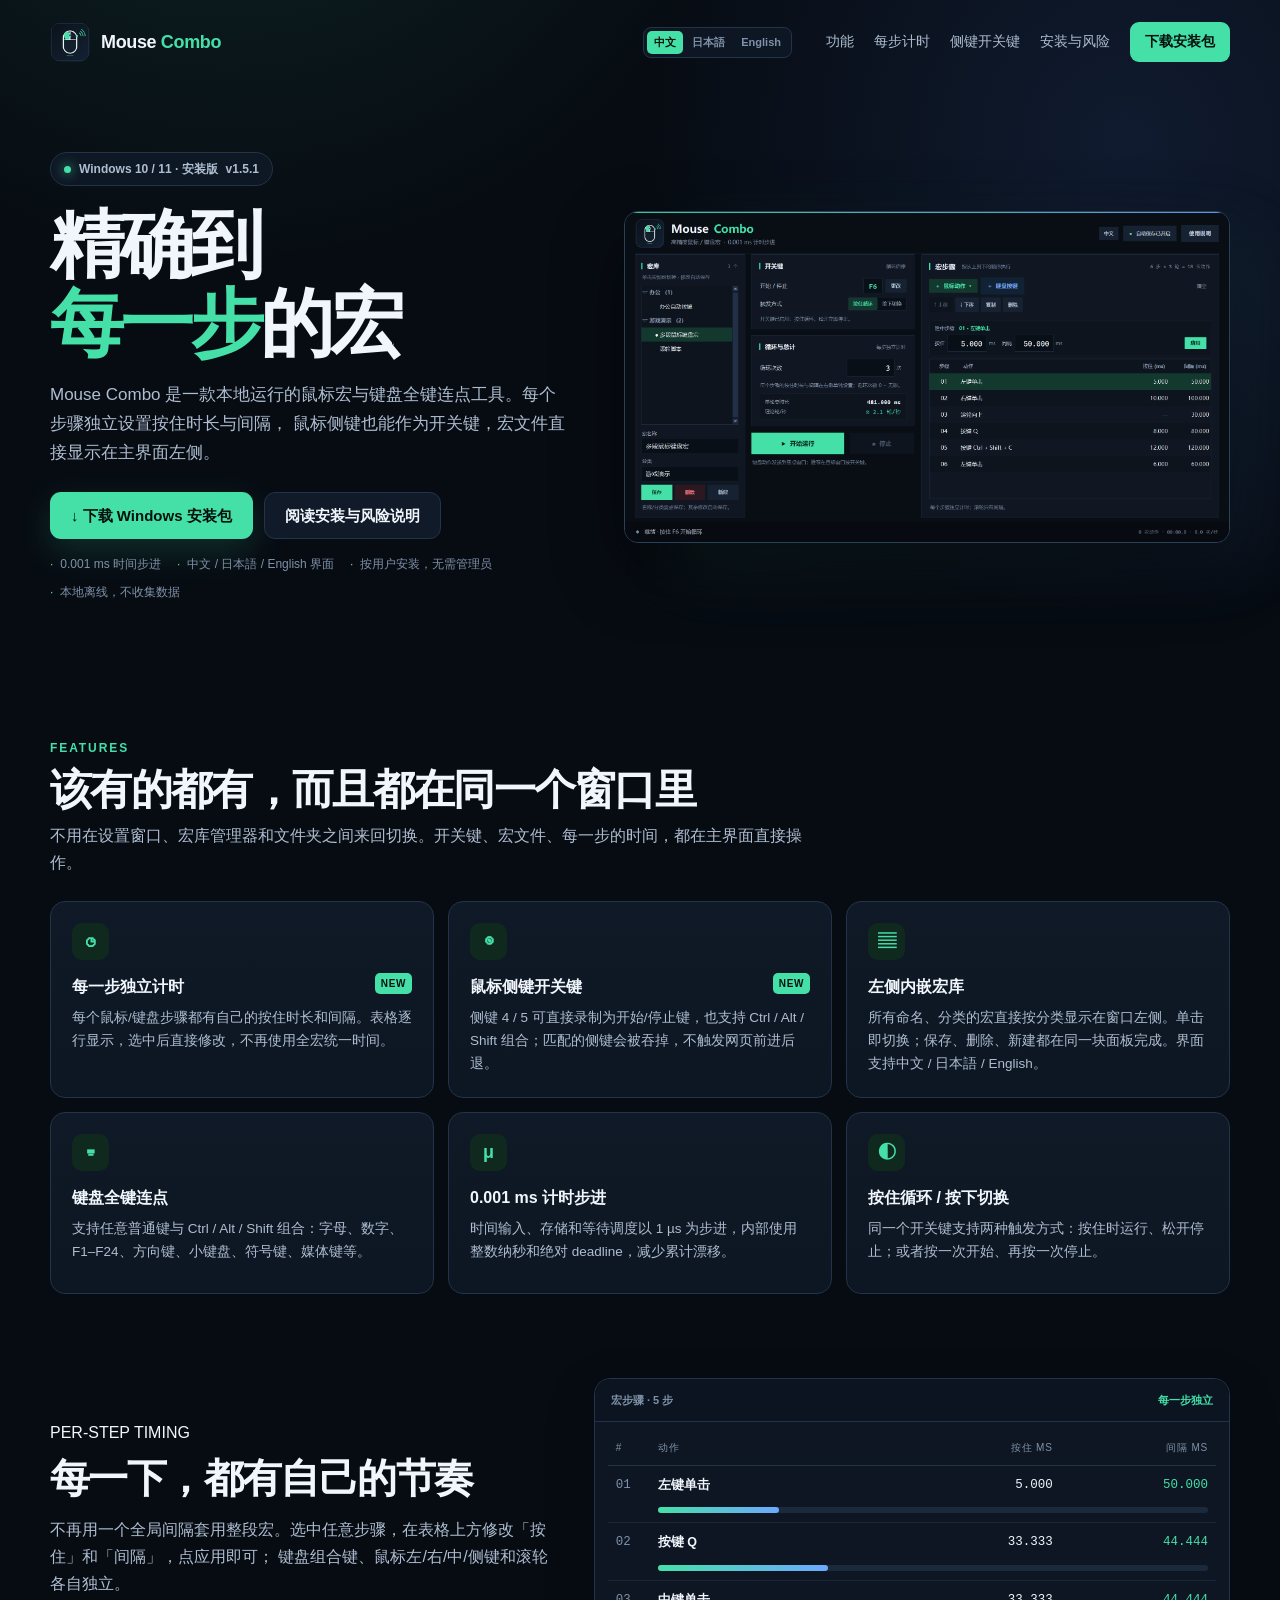
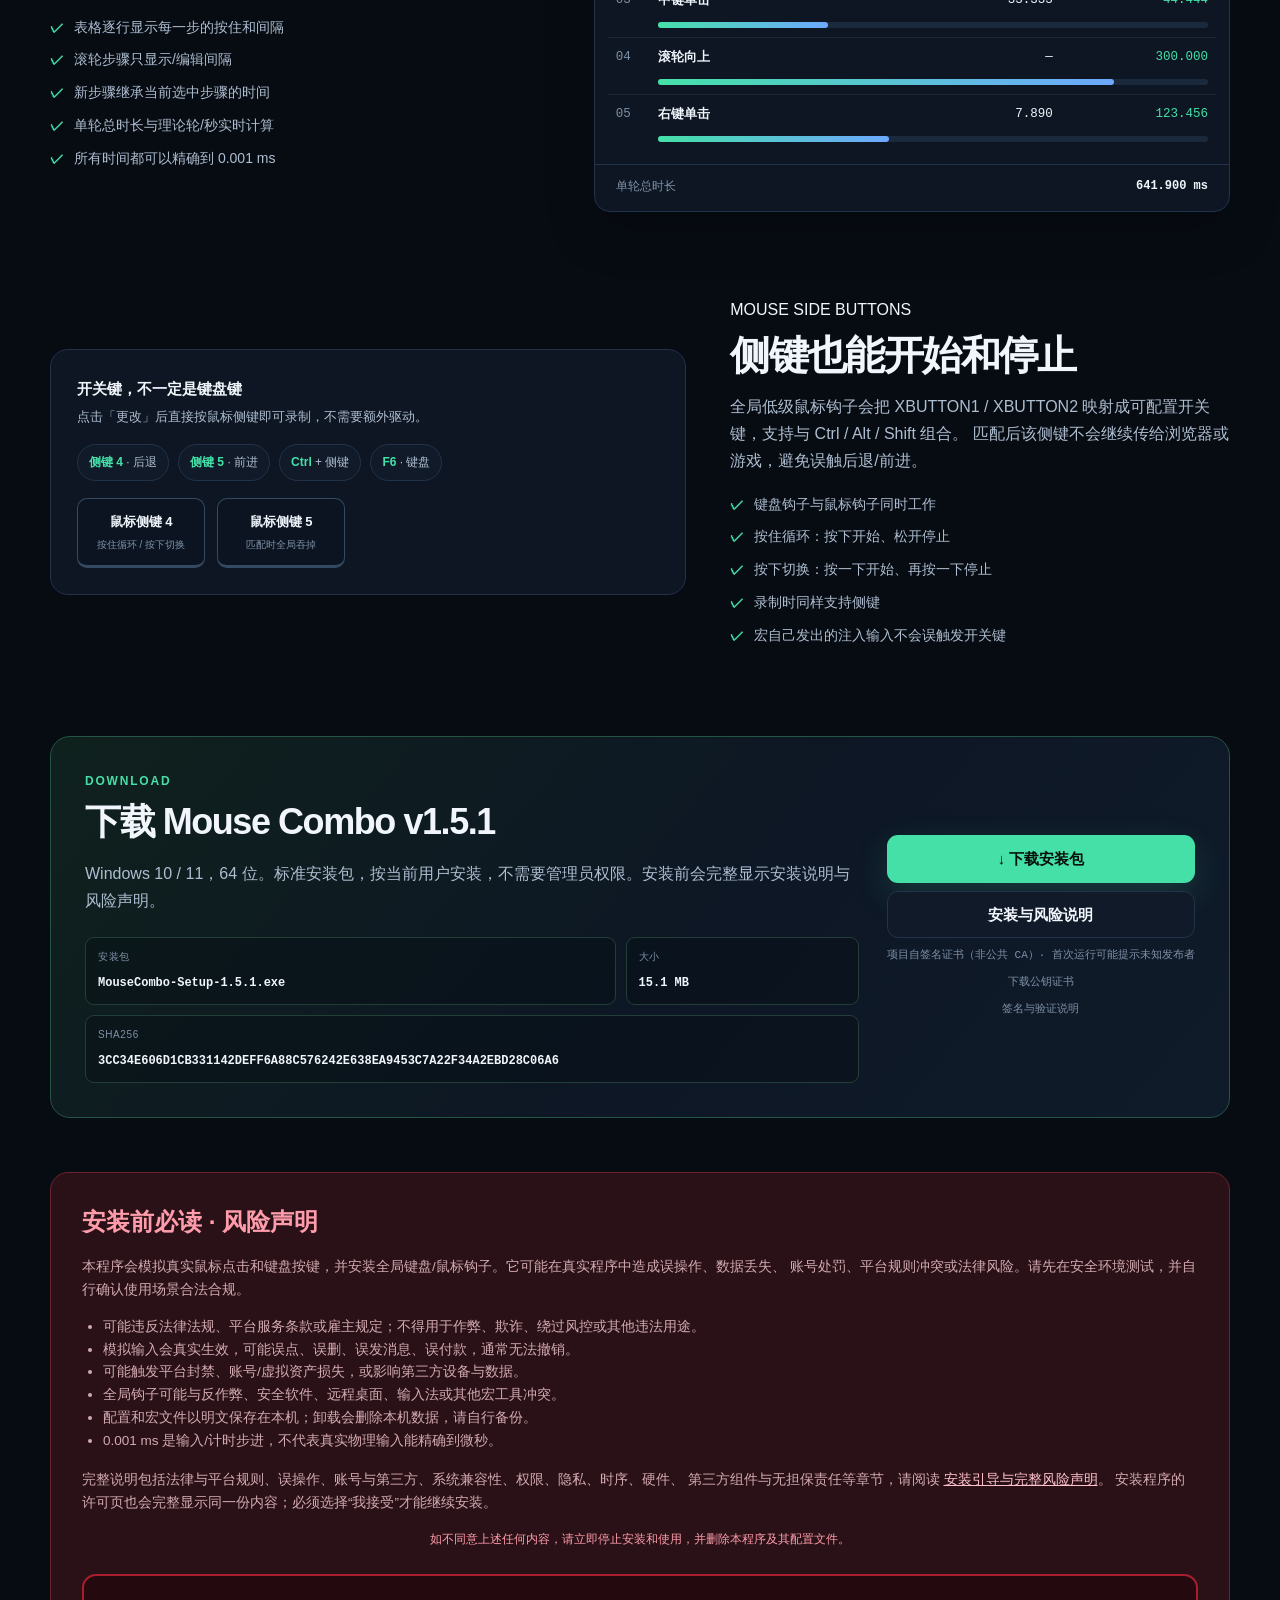
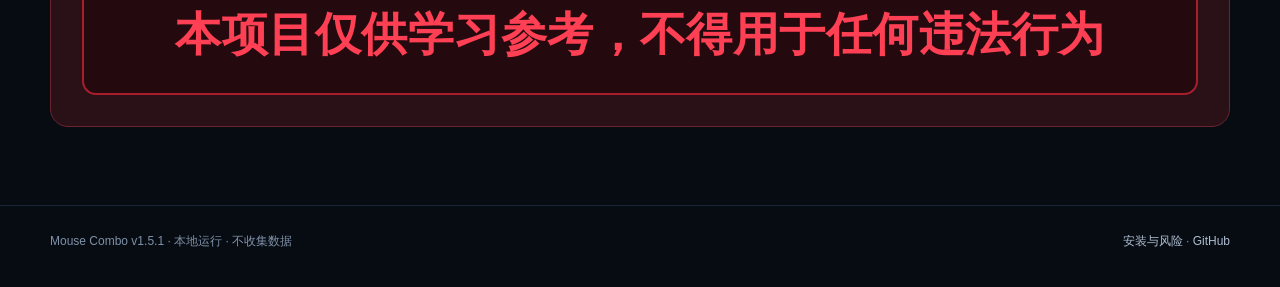
==== index.html @ b3162e4c "Publish Mouse Combo website" ====
<!doctype html>
<html lang="zh-CN">
<head>
  <meta charset="utf-8">
  <meta name="viewport" content="width=device-width, initial-scale=1">
  <meta name="theme-color" content="#070c13">
  <meta name="description" content="Mouse Combo 高精度鼠标 / 键盘宏：每一步独立计时、鼠标侧键开关键、内嵌宏库、0.001 ms 时间步进。Windows 安装包下载。">
  <title>Mouse Combo · 高精度鼠标 / 键盘宏</title>
  <link rel="icon" href="assets/mousecombo_32.png">
  <link rel="stylesheet" href="styles.css">
</head>
<body>
  <header class="site-header">
    <a class="brand" href="./">
      <img src="assets/mousecombo_64.png" alt="Mouse Combo 图标">
      <strong>Mouse <span>Combo</span></strong>
    </a>
    <div class="lang-switch" aria-label="Language / 言語">
      <button type="button" data-lang="zh" class="active">中文</button>
      <button type="button" data-lang="ja">日本語</button>
      <button type="button" data-lang="en">English</button>
    </div>
    <nav class="site-nav" aria-label="主导航">
      <a href="#features">功能</a>
      <a href="#timing">每步计时</a>
      <a href="#hotkeys">侧键开关键</a>
      <a href="guide.html">安装与风险</a>
      <a class="nav-download" href="#download">下载安装包</a>
    </nav>
  </header>

  <main>
    <section class="hero">
      <div>
        <div class="eyebrow"><i></i> Windows 10 / 11 · 安装版 <span data-release-version>v1.5.1</span></div>
        <h1>精确到<br><span>每一步</span>的宏</h1>
        <p class="hero-lead">
          Mouse Combo 是一款本地运行的鼠标宏与键盘全键连点工具。每个步骤独立设置按住时长与间隔，
          鼠标侧键也能作为开关键，宏文件直接显示在主界面左侧。
        </p>
        <div class="hero-actions">
          <a class="btn btn-primary" href="downloads/MouseCombo-Setup-1.5.1.exe" download data-download>
            ↓ 下载 Windows 安装包
          </a>
          <a class="btn btn-ghost" href="guide.html">阅读安装与风险说明</a>
        </div>
        <div class="hero-meta">
          <span>0.001 ms 时间步进</span>
          <span>中文 / 日本語 / English 界面</span>
          <span>按用户安装，无需管理员</span>
          <span>本地离线，不收集数据</span>
        </div>
      </div>
      <div class="hero-shot">
        <img src="assets/main_populated.png" alt="Mouse Combo 主界面：左侧宏库、每步独立计时和宏步骤表格">
      </div>
    </section>

    <section id="features">
      <div class="section-head">
        <div class="kicker">FEATURES</div>
        <h2>该有的都有，而且都在同一个窗口里</h2>
        <p>不用在设置窗口、宏库管理器和文件夹之间来回切换。开关键、宏文件、每一步的时间，都在主界面直接操作。</p>
      </div>
      <div class="features">
        <article class="feature">
          <div class="feature-icon">◷</div>
          <h3>每一步独立计时 <span class="new">NEW</span></h3>
          <p>每个鼠标/键盘步骤都有自己的按住时长和间隔。表格逐行显示，选中后直接修改，不再使用全宏统一时间。</p>
        </article>
        <article class="feature">
          <div class="feature-icon">◉</div>
          <h3>鼠标侧键开关键 <span class="new">NEW</span></h3>
          <p>侧键 4 / 5 可直接录制为开始/停止键，也支持 Ctrl / Alt / Shift 组合；匹配的侧键会被吞掉，不触发网页前进后退。</p>
        </article>
        <article class="feature">
          <div class="feature-icon">▤</div>
          <h3>左侧内嵌宏库</h3>
          <p>所有命名、分类的宏直接按分类显示在窗口左侧。单击即切换；保存、删除、新建都在同一块面板完成。界面支持中文 / 日本語 / English。</p>
        </article>
        <article class="feature">
          <div class="feature-icon">⌨</div>
          <h3>键盘全键连点</h3>
          <p>支持任意普通键与 Ctrl / Alt / Shift 组合：字母、数字、F1–F24、方向键、小键盘、符号键、媒体键等。</p>
        </article>
        <article class="feature">
          <div class="feature-icon">μ</div>
          <h3>0.001 ms 计时步进</h3>
          <p>时间输入、存储和等待调度以 1 µs 为步进，内部使用整数纳秒和绝对 deadline，减少累计漂移。</p>
        </article>
        <article class="feature">
          <div class="feature-icon">◐</div>
          <h3>按住循环 / 按下切换</h3>
          <p>同一个开关键支持两种触发方式：按住时运行、松开停止；或者按一次开始、再按一次停止。</p>
        </article>
      </div>
    </section>

    <section class="split" id="timing">
      <div>
        <div class="kicker">PER-STEP TIMING</div>
        <h2>每一下，都有自己的节奏</h2>
        <p>
          不再用一个全局间隔套用整段宏。选中任意步骤，在表格上方修改「按住」和「间隔」，点应用即可；
          键盘组合键、鼠标左/右/中/侧键和滚轮各自独立。
        </p>
        <ul class="checklist">
          <li>表格逐行显示每一步的按住和间隔</li>
          <li>滚轮步骤只显示/编辑间隔</li>
          <li>新步骤继承当前选中步骤的时间</li>
          <li>单轮总时长与理论轮/秒实时计算</li>
          <li>所有时间都可以精确到 0.001 ms</li>
        </ul>
      </div>
      <div class="demo-panel" aria-label="每步独立计时示意">
        <div class="demo-top"><span>宏步骤 · 5 步</span><strong>每一步独立</strong></div>
        <div class="step-table">
          <div class="step-row head"><span>#</span><span>动作</span><span style="text-align:right">按住 ms</span><span style="text-align:right">间隔 ms</span></div>
          <div class="step-row"><span class="num">01</span><span class="action">左键单击</span><span class="time">5.000</span><span class="time hot">50.000</span><div class="lane" style="grid-column:2 / 5"><i style="width:22%"></i></div></div>
          <div class="step-row"><span class="num">02</span><span class="action">按键 Q</span><span class="time">33.333</span><span class="time hot">44.444</span><div class="lane" style="grid-column:2 / 5"><i style="width:31%"></i></div></div>
          <div class="step-row"><span class="num">03</span><span class="action">中键单击</span><span class="time">33.333</span><span class="time hot">44.444</span><div class="lane" style="grid-column:2 / 5"><i style="width:31%"></i></div></div>
          <div class="step-row"><span class="num">04</span><span class="action">滚轮向上</span><span class="time">—</span><span class="time hot">300.000</span><div class="lane" style="grid-column:2 / 5"><i style="width:83%"></i></div></div>
          <div class="step-row"><span class="num">05</span><span class="action">右键单击</span><span class="time">7.890</span><span class="time hot">123.456</span><div class="lane" style="grid-column:2 / 5"><i style="width:42%"></i></div></div>
        </div>
        <div class="demo-total"><span>单轮总时长</span><strong>641.900 ms</strong></div>
      </div>
    </section>

    <section class="split" id="hotkeys" style="grid-template-columns:1.12fr .88fr">
      <div class="mouse-visual">
        <h3>开关键，不一定是键盘键</h3>
        <p>点击「更改」后直接按鼠标侧键即可录制，不需要额外驱动。</p>
        <div class="hook-row">
          <span class="pill"><strong>侧键 4</strong> · 后退</span>
          <span class="pill"><strong>侧键 5</strong> · 前进</span>
          <span class="pill"><strong>Ctrl</strong> + 侧键</span>
          <span class="pill"><strong>F6</strong> · 键盘</span>
        </div>
        <div class="side-keys">
          <div class="keycap">鼠标侧键 4<small>按住循环 / 按下切换</small></div>
          <div class="keycap">鼠标侧键 5<small>匹配时全局吞掉</small></div>
        </div>
      </div>
      <div>
        <div class="kicker">MOUSE SIDE BUTTONS</div>
        <h2>侧键也能开始和停止</h2>
        <p>
          全局低级鼠标钩子会把 XBUTTON1 / XBUTTON2 映射成可配置开关键，支持与 Ctrl / Alt / Shift 组合。
          匹配后该侧键不会继续传给浏览器或游戏，避免误触后退/前进。
        </p>
        <ul class="checklist">
          <li>键盘钩子与鼠标钩子同时工作</li>
          <li>按住循环：按下开始、松开停止</li>
          <li>按下切换：按一下开始、再按一下停止</li>
          <li>录制时同样支持侧键</li>
          <li>宏自己发出的注入输入不会误触发开关键</li>
        </ul>
      </div>
    </section>

    <section class="download" id="download">
      <div>
        <div class="kicker" style="color:var(--accent);font-size:12px;letter-spacing:.15em;font-weight:800">DOWNLOAD</div>
        <h2>下载 Mouse Combo <span data-release-version>v1.5.1</span></h2>
        <p>Windows 10 / 11，64 位。标准安装包，按当前用户安装，不需要管理员权限。安装前会完整显示安装说明与风险声明。</p>
        <div class="release-grid">
          <div><span>安装包</span><strong>MouseCombo-Setup-1.5.1.exe</strong></div>
          <div><span>大小</span><strong data-release-size>15.1 MB</strong></div>
          <div><span>SHA256</span><strong data-release-hash>3CC34E606D1CB331142DEFF6A88C576242E638EA9453C7A22F34A2EBD28C06A6</strong></div>
        </div>
      </div>
      <div class="download-actions">
        <a class="btn btn-primary" href="downloads/MouseCombo-Setup-1.5.1.exe" download data-download>↓ 下载安装包</a>
        <a class="btn btn-ghost" href="guide.html">安装与风险说明</a>
        <span class="download-meta">项目自签名证书（非公共 CA）· 首次运行可能提示未知发布者</span>
        <a class="download-meta" href="downloads/MouseCombo-CodeSigning.cer">下载公钥证书</a>
        <a class="download-meta" href="guide.html#signing">签名与验证说明</a>
      </div>
    </section>

    <section class="risk" id="risk">
      <h2>安装前必读 · 风险声明</h2>
      <p>
        本程序会模拟真实鼠标点击和键盘按键，并安装全局键盘/鼠标钩子。它可能在真实程序中造成误操作、数据丢失、
        账号处罚、平台规则冲突或法律风险。请先在安全环境测试，并自行确认使用场景合法合规。
      </p>
      <ul>
        <li>可能违反法律法规、平台服务条款或雇主规定；不得用于作弊、欺诈、绕过风控或其他违法用途。</li>
        <li>模拟输入会真实生效，可能误点、误删、误发消息、误付款，通常无法撤销。</li>
        <li>可能触发平台封禁、账号/虚拟资产损失，或影响第三方设备与数据。</li>
        <li>全局钩子可能与反作弊、安全软件、远程桌面、输入法或其他宏工具冲突。</li>
        <li>配置和宏文件以明文保存在本机；卸载会删除本机数据，请自行备份。</li>
        <li>0.001 ms 是输入/计时步进，不代表真实物理输入能精确到微秒。</li>
      </ul>
      <p>
        完整说明包括法律与平台规则、误操作、账号与第三方、系统兼容性、权限、隐私、时序、硬件、
        第三方组件与无担保责任等章节，请阅读
        <a href="guide.html">安装引导与完整风险声明</a>。
        安装程序的许可页也会完整显示同一份内容；必须选择“我接受”才能继续安装。
      </p>
      <p class="final-caption">如不同意上述任何内容，请立即停止安装和使用，并删除本程序及其配置文件。</p>
      <div class="final-warning">本项目仅供学习参考，不得用于任何违法行为</div>
    </section>
  </main>

  <footer class="site-footer">
    <div class="inner">
      <span>Mouse Combo v1.5.1 · 本地运行 · 不收集数据</span>
      <span><a href="guide.html">安装与风险</a> · <a href="https://github.com/hutao48/mouse-combo" target="_blank" rel="noopener">GitHub</a></span>
    </div>
  </footer>

  <script src="script.js"></script>
  <script src="site-i18n.js"></script>
</body>
</html>
---- styles.css ----
:root {
  color-scheme: dark;
  --bg: #070c13;
  --bg-soft: #0b1320;
  --card: #101a28;
  --card-2: #0d1622;
  --text: #f1f6fc;
  --muted: #aebdd0;
  --faint: #7f91a8;
  --accent: #45e0a8;
  --accent-2: #6da8ff;
  --border: #22334a;
  --border-soft: #182638;
  --red: #ff4054;
  --red-soft: #2a1117;
}

* { box-sizing: border-box; }
html { scroll-behavior: smooth; }
body {
  margin: 0;
  background:
    radial-gradient(circle at 18% -8%, rgba(69, 224, 168, 0.12), transparent 34rem),
    radial-gradient(circle at 88% 4%, rgba(82, 135, 255, 0.12), transparent 30rem),
    var(--bg);
  color: var(--text);
  font-family: "Microsoft YaHei UI", "Microsoft YaHei", "Segoe UI", sans-serif;
  line-height: 1.7;
  -webkit-font-smoothing: antialiased;
}
a { color: var(--accent); text-decoration: none; }
a:hover { color: #8df7d2; }
img { max-width: 100%; display: block; }
code, .mono { font-family: Consolas, "Cascadia Code", monospace; }

.site-header {
  width: min(1180px, calc(100% - 40px));
  margin: 0 auto;
  padding: 22px 0;
  display: flex;
  align-items: center;
  gap: 18px;
}
.brand { display: flex; align-items: center; gap: 11px; color: var(--text); }
.brand img { width: 40px; height: 40px; border-radius: 12px; }
.brand strong { font-size: 18px; letter-spacing: -0.02em; }
.brand span { color: var(--accent); }
.lang-switch {
  margin-left: auto;
  display: flex;
  align-items: center;
  gap: 2px;
  padding: 3px;
  border: 1px solid var(--border);
  border-radius: 8px;
  background: rgba(16, 26, 40, 0.72);
}
.lang-switch button {
  color: var(--faint);
  background: transparent;
  border: 0;
  cursor: pointer;
  font-family: inherit;
  font-size: 11px;
  font-weight: 800;
  padding: 4px 7px;
  border-radius: 5px;
  white-space: nowrap;
}
.lang-switch button:hover { color: var(--text); }
.lang-switch button.active { color: #06110d; background: var(--accent); }
.site-nav { margin-left: 16px; display: flex; gap: 20px; align-items: center; }
.site-nav a { color: var(--muted); font-size: 14px; }
.site-nav a:hover { color: var(--text); }
.site-nav .nav-download {
  color: #06110d;
  background: var(--accent);
  padding: 8px 15px;
  border-radius: 9px;
  font-weight: 800;
}
.site-nav .nav-download:hover { color: #06110d; background: #6cf0bd; }

main { width: min(1180px, calc(100% - 40px)); margin: 0 auto; }
.hero {
  display: grid;
  grid-template-columns: 0.92fr 1.08fr;
  gap: 58px;
  align-items: center;
  padding: 68px 0 58px;
}
.eyebrow {
  display: inline-flex;
  align-items: center;
  gap: 8px;
  border: 1px solid var(--border);
  background: rgba(16, 26, 40, 0.78);
  border-radius: 999px;
  color: var(--muted);
  padding: 6px 13px;
  font-size: 12px;
  font-weight: 700;
}
.eyebrow i {
  width: 7px;
  height: 7px;
  border-radius: 50%;
  background: var(--accent);
  box-shadow: 0 0 12px var(--accent);
}
h1 {
  margin: 20px 0 18px;
  font-size: clamp(42px, 6vw, 74px);
  line-height: 1.06;
  letter-spacing: -0.055em;
  font-weight: 900;
}
h1 span { color: var(--accent); }
.hero-lead { color: var(--muted); font-size: 17px; max-width: 34em; margin: 0 0 24px; }
.hero-actions { display: flex; flex-wrap: wrap; gap: 11px; align-items: center; }
.btn {
  display: inline-flex;
  align-items: center;
  justify-content: center;
  gap: 9px;
  min-height: 46px;
  padding: 10px 20px;
  border-radius: 11px;
  font-weight: 800;
  font-size: 15px;
  border: 1px solid transparent;
  transition: 0.16s ease;
}
.btn-primary { background: var(--accent); color: #06110d; box-shadow: 0 12px 34px rgba(69, 224, 168, 0.16); }
.btn-primary:hover { background: #6cf0bd; color: #06110d; transform: translateY(-1px); }
.btn-ghost { background: var(--card); color: var(--text); border-color: var(--border); }
.btn-ghost:hover { border-color: #3b5878; color: var(--text); }
.hero-meta { margin-top: 15px; color: var(--faint); font-size: 12px; display: flex; flex-wrap: wrap; gap: 7px 16px; }
.hero-meta span::before { content: "·"; color: var(--accent); margin-right: 7px; }

.hero-shot { position: relative; }
.hero-shot::before {
  content: "";
  position: absolute;
  inset: 8% -5% -8% 8%;
  background: linear-gradient(130deg, rgba(69, 224, 168, 0.12), rgba(82, 135, 255, 0.08));
  filter: blur(30px);
  border-radius: 30px;
}
.hero-shot img {
  position: relative;
  border: 1px solid #2b4057;
  border-radius: 14px;
  box-shadow: 0 26px 70px rgba(0, 0, 0, 0.48);
}

.section-head { margin: 78px 0 24px; }
.section-head .kicker { color: var(--accent); font-size: 12px; letter-spacing: 0.16em; font-weight: 800; }
.section-head h2 { margin: 6px 0 8px; font-size: clamp(28px, 4vw, 42px); letter-spacing: -0.04em; line-height: 1.18; }
.section-head p { margin: 0; color: var(--muted); max-width: 48em; }
.features { display: grid; grid-template-columns: repeat(3, 1fr); gap: 14px; }
.feature {
  background: linear-gradient(180deg, rgba(16, 26, 40, 0.96), rgba(13, 23, 35, 0.96));
  border: 1px solid var(--border);
  border-radius: 15px;
  padding: 21px;
  min-height: 182px;
}
.feature-icon {
  width: 37px; height: 37px;
  display: grid; place-items: center;
  border-radius: 10px;
  background: #10291f;
  color: var(--accent);
  font-size: 18px;
  font-weight: 900;
  margin-bottom: 13px;
}
.feature h3 { margin: 0 0 7px; font-size: 16px; }
.feature p { margin: 0; color: var(--muted); font-size: 13.5px; line-height: 1.7; }
.feature .new {
  float: right;
  font-size: 10px;
  color: #07130f;
  background: var(--accent);
  border-radius: 5px;
  padding: 2px 6px;
  font-weight: 900;
  letter-spacing: 0.06em;
}

.split {
  display: grid;
  grid-template-columns: 0.88fr 1.12fr;
  gap: 44px;
  align-items: center;
  margin: 84px 0;
}
.split h2 { margin: 8px 0 14px; font-size: clamp(28px, 3.5vw, 40px); letter-spacing: -0.04em; line-height: 1.2; }
.split p { color: var(--muted); margin: 0 0 15px; }
.checklist { list-style: none; padding: 0; margin: 18px 0 0; display: grid; gap: 9px; }
.checklist li { color: var(--muted); font-size: 14px; padding-left: 24px; position: relative; }
.checklist li::before { content: "✓"; position: absolute; left: 0; color: var(--accent); font-weight: 900; }

.demo-panel {
  background: var(--card-2);
  border: 1px solid var(--border);
  border-radius: 16px;
  overflow: hidden;
  box-shadow: 0 18px 50px rgba(0, 0, 0, 0.22);
}
.demo-top {
  display: flex; justify-content: space-between; align-items: center;
  padding: 12px 16px;
  background: #0b1420;
  border-bottom: 1px solid var(--border);
  color: var(--faint);
  font-size: 11px;
  font-weight: 700;
}
.demo-top strong { color: var(--accent); }
.step-table { padding: 8px 13px 13px; }
.step-row {
  display: grid;
  grid-template-columns: 34px 1.3fr 0.8fr 0.8fr;
  gap: 8px;
  align-items: center;
  padding: 9px 8px;
  border-bottom: 1px solid var(--border-soft);
  font-size: 12.5px;
}
.step-row:last-child { border-bottom: 0; }
.step-row.head { color: var(--faint); font-size: 10px; text-transform: uppercase; letter-spacing: 0.08em; border-bottom: 1px solid var(--border); }
.step-row .num { color: var(--faint); font-family: Consolas, monospace; }
.step-row .time { color: var(--text); font-family: Consolas, monospace; text-align: right; }
.step-row .time.hot { color: var(--accent); }
.step-row .action { color: var(--text); font-weight: 700; }
.step-row .lane { height: 6px; border-radius: 99px; background: #1a2a3c; grid-column: 3 / 5; margin-top: 3px; }
.step-row .lane i { display: block; height: 6px; border-radius: 99px; background: linear-gradient(90deg, var(--accent), var(--accent-2)); }
.demo-total { padding: 11px 21px 14px; color: var(--faint); font-size: 12px; display: flex; justify-content: space-between; border-top: 1px solid var(--border); }
.demo-total strong { color: var(--text); font-family: Consolas, monospace; }

.side-keys { display: flex; flex-wrap: wrap; gap: 12px; margin-top: 17px; }
.keycap {
  background: #0b1420;
  border: 1px solid #344a63;
  border-bottom-width: 3px;
  border-radius: 10px;
  padding: 12px 16px;
  color: var(--text);
  font-weight: 800;
  font-size: 13px;
  min-width: 128px;
  text-align: center;
}
.keycap small { display: block; color: var(--faint); font-weight: 500; font-size: 10px; margin-top: 3px; }
.mouse-visual {
  background: var(--card-2);
  border: 1px solid var(--border);
  border-radius: 18px;
  padding: 26px;
}
.mouse-visual h3 { margin: 0 0 6px; font-size: 15px; }
.mouse-visual p { font-size: 12.5px; margin: 0 0 16px; }
.hook-row { display: flex; gap: 9px; flex-wrap: wrap; }
.pill { border: 1px solid var(--border); background: var(--card); border-radius: 999px; padding: 7px 11px; color: var(--muted); font-size: 12px; }
.pill strong { color: var(--accent); }

.download {
  margin: 88px 0 54px;
  background: linear-gradient(130deg, #0f211d, #0d1725 55%, #101b2a);
  border: 1px solid #245443;
  border-radius: 20px;
  padding: 34px;
  display: grid;
  grid-template-columns: 1fr auto;
  gap: 28px;
  align-items: center;
}
.download h2 { margin: 0 0 8px; font-size: clamp(26px, 3.5vw, 36px); letter-spacing: -0.04em; }
.download p { margin: 0; color: var(--muted); max-width: 54em; }
.download-actions { display: flex; flex-direction: column; gap: 8px; align-items: stretch; min-width: 215px; }
.download-meta { font-size: 11px; color: var(--faint); text-align: center; font-family: Consolas, monospace; }
.release-grid {
  display: grid;
  grid-template-columns: 1.25fr 0.55fr;
  gap: 10px;
  margin-top: 22px;
}
.release-grid div { background: rgba(4, 10, 16, 0.35); border: 1px solid #233e36; border-radius: 9px; padding: 10px 12px; }
.release-grid div:nth-child(3) { grid-column: 1 / -1; }
.release-grid span { display: block; color: var(--faint); font-size: 10px; letter-spacing: 0.06em; margin-bottom: 2px; }
.release-grid strong { color: var(--text); font-size: 12px; font-family: Consolas, monospace; font-weight: 600; overflow-wrap: anywhere; }

.risk {
  margin: 54px 0 78px;
  background: var(--red-soft);
  border: 1px solid #6b2430;
  border-radius: 18px;
  padding: 29px 31px 31px;
}
.risk h2 { margin: 0 0 10px; color: #ff9cab; font-size: 24px; }
.risk p, .risk li { color: #d3aab1; font-size: 13.5px; }
.risk ul { margin: 12px 0 16px; padding-left: 21px; }
.risk a { color: #ffc2cb; text-decoration: underline; }
.final-warning {
  margin-top: 25px;
  padding: 28px 18px;
  border: 2px solid #a91e2d;
  border-radius: 14px;
  background: #240a0f;
  color: var(--red);
  font-size: clamp(26px, 4.8vw, 46px);
  font-weight: 900;
  line-height: 1.32;
  text-align: center;
  letter-spacing: 0.01em;
}
.final-caption { color: #ff9cab !important; font-size: 12px !important; text-align: center; margin: 12px 0 0 !important; }

.site-footer {
  border-top: 1px solid var(--border-soft);
  padding: 25px 0 36px;
  color: var(--faint);
  font-size: 12px;
}
.site-footer .inner { width: min(1180px, calc(100% - 40px)); margin: 0 auto; display: flex; gap: 14px; flex-wrap: wrap; justify-content: space-between; }
.site-footer a { color: var(--muted); }
.site-footer a:hover { color: var(--accent); }

@media (max-width: 1000px) {
  .hero { grid-template-columns: 1fr; gap: 36px; padding-top: 42px; }
  .hero-shot { max-width: 760px; }
  .features { grid-template-columns: repeat(2, 1fr); }
  .split { grid-template-columns: 1fr; gap: 26px; margin: 62px 0; }
  .download { grid-template-columns: 1fr; }
  .download-actions { align-items: flex-start; }
}
@media (max-width: 640px) {
  .site-header { width: calc(100% - 28px); padding: 15px 0; flex-wrap: wrap; }
  .site-nav > a:not(.nav-download) { display: none; }
  .site-nav { gap: 10px; margin-left: auto; }
  .lang-switch { margin-left: auto; }
  .lang-switch button { font-size: 10px; padding: 4px 5px; }
  main { width: calc(100% - 28px); }
  h1 { font-size: 42px; }
  .hero-lead { font-size: 15px; }
  .features { grid-template-columns: 1fr; }
  .split h2, .section-head h2 { font-size: 28px; }
  .release-grid { grid-template-columns: 1fr; }
  .download { padding: 24px; }
  .risk { padding: 22px; }
  .btn { width: 100%; }
  .hero-actions { display: grid; }
  .final-warning { font-size: 28px; padding: 22px 12px; }
}
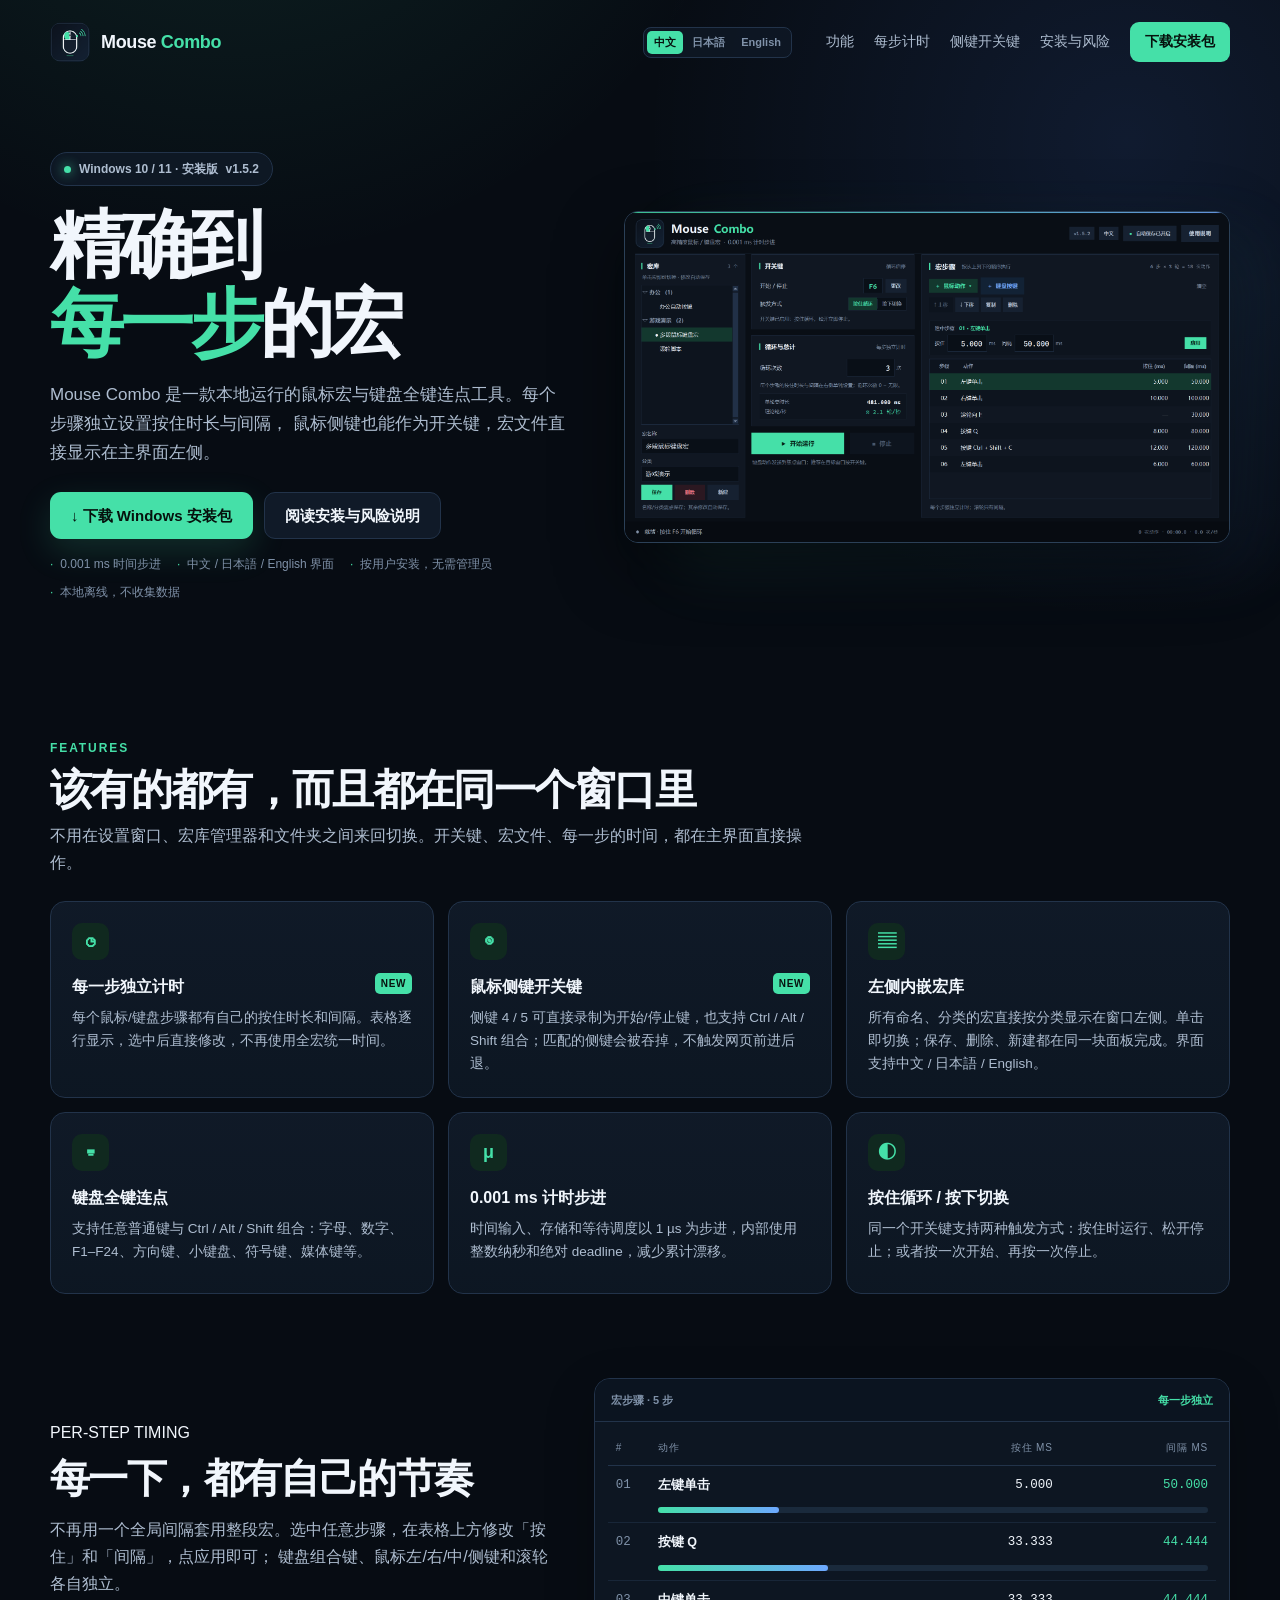
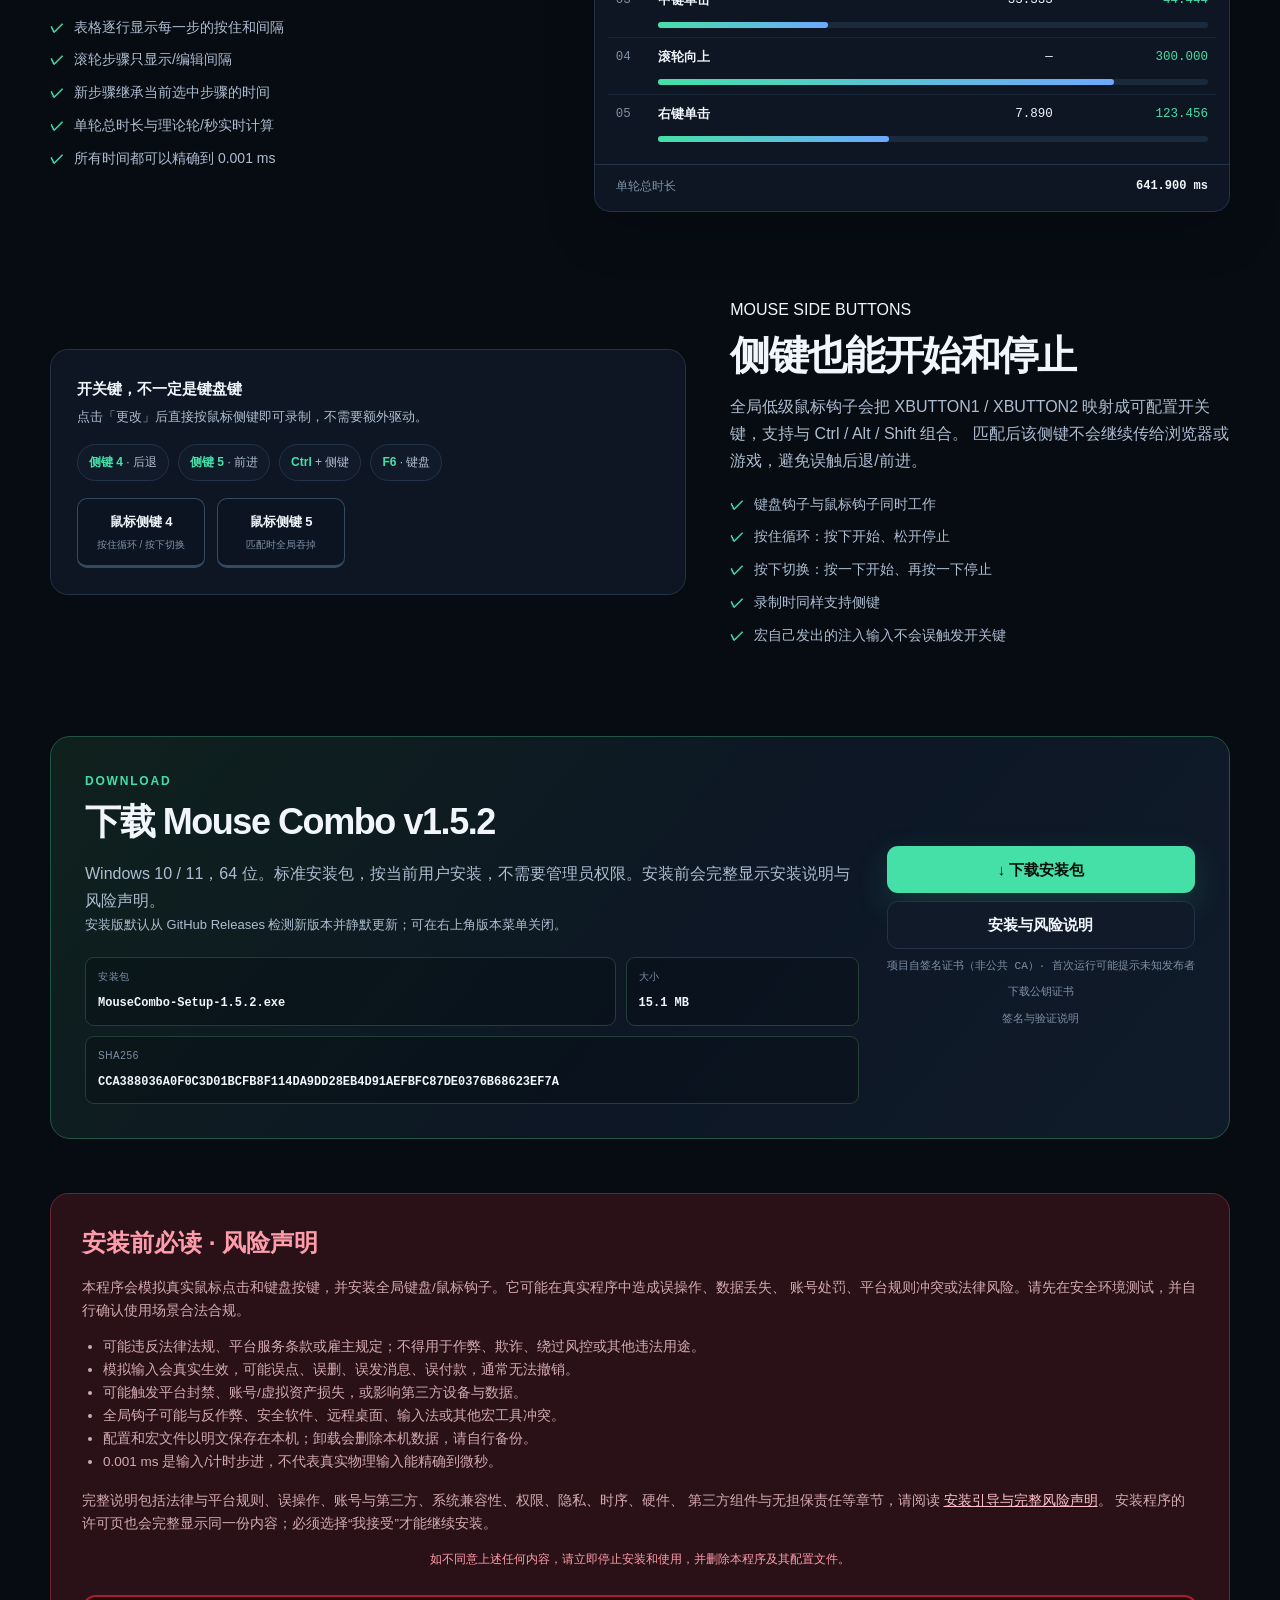
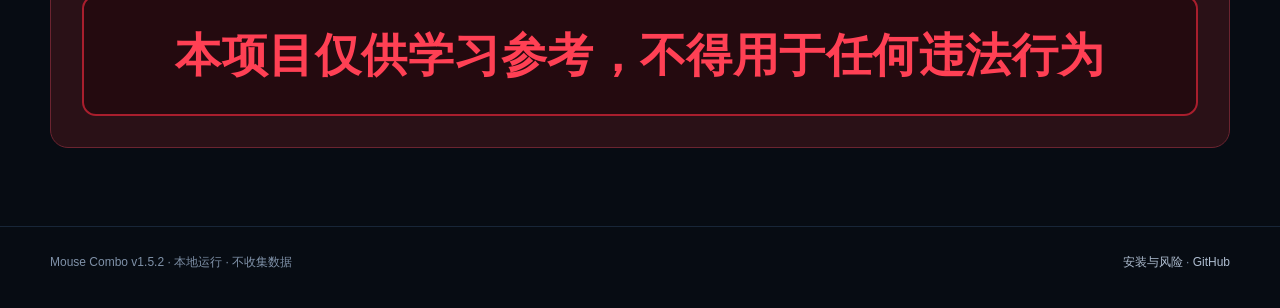
==== commit f297cf58: "Publish Mouse Combo website" ====
--- a/index.html
+++ b/index.html
@@ -32,14 +32,14 @@
   <main>
     <section class="hero">
       <div>
-        <div class="eyebrow"><i></i> Windows 10 / 11 · 安装版 <span data-release-version>v1.5.1</span></div>
+        <div class="eyebrow"><i></i> Windows 10 / 11 · 安装版 <span data-release-version>v1.5.2</span></div>
         <h1>精确到<br><span>每一步</span>的宏</h1>
         <p class="hero-lead">
           Mouse Combo 是一款本地运行的鼠标宏与键盘全键连点工具。每个步骤独立设置按住时长与间隔，
           鼠标侧键也能作为开关键，宏文件直接显示在主界面左侧。
         </p>
         <div class="hero-actions">
-          <a class="btn btn-primary" href="downloads/MouseCombo-Setup-1.5.1.exe" download data-download>
+          <a class="btn btn-primary" href="downloads/MouseCombo-Setup-1.5.2.exe" download data-download>
             ↓ 下载 Windows 安装包
           </a>
           <a class="btn btn-ghost" href="guide.html">阅读安装与风险说明</a>
@@ -161,16 +161,17 @@
     <section class="download" id="download">
       <div>
         <div class="kicker" style="color:var(--accent);font-size:12px;letter-spacing:.15em;font-weight:800">DOWNLOAD</div>
-        <h2>下载 Mouse Combo <span data-release-version>v1.5.1</span></h2>
+        <h2>下载 Mouse Combo <span data-release-version>v1.5.2</span></h2>
         <p>Windows 10 / 11，64 位。标准安装包，按当前用户安装，不需要管理员权限。安装前会完整显示安装说明与风险声明。</p>
+        <p class="update-note">安装版默认从 GitHub Releases 检测新版本并静默更新；可在右上角版本菜单关闭。</p>
         <div class="release-grid">
-          <div><span>安装包</span><strong>MouseCombo-Setup-1.5.1.exe</strong></div>
+          <div><span>安装包</span><strong>MouseCombo-Setup-1.5.2.exe</strong></div>
           <div><span>大小</span><strong data-release-size>15.1 MB</strong></div>
-          <div><span>SHA256</span><strong data-release-hash>3CC34E606D1CB331142DEFF6A88C576242E638EA9453C7A22F34A2EBD28C06A6</strong></div>
+          <div><span>SHA256</span><strong data-release-hash>CCA388036A0F0C3D01BCFB8F114DA9DD28EB4D91AEFBFC87DE0376B68623EF7A</strong></div>
         </div>
       </div>
       <div class="download-actions">
-        <a class="btn btn-primary" href="downloads/MouseCombo-Setup-1.5.1.exe" download data-download>↓ 下载安装包</a>
+        <a class="btn btn-primary" href="downloads/MouseCombo-Setup-1.5.2.exe" download data-download>↓ 下载安装包</a>
         <a class="btn btn-ghost" href="guide.html">安装与风险说明</a>
         <span class="download-meta">项目自签名证书（非公共 CA）· 首次运行可能提示未知发布者</span>
         <a class="download-meta" href="downloads/MouseCombo-CodeSigning.cer">下载公钥证书</a>
@@ -205,7 +206,7 @@
 
   <footer class="site-footer">
     <div class="inner">
-      <span>Mouse Combo v1.5.1 · 本地运行 · 不收集数据</span>
+      <span>Mouse Combo v1.5.2 · 本地运行 · 不收集数据</span>
       <span><a href="guide.html">安装与风险</a> · <a href="https://github.com/hutao48/mouse-combo" target="_blank" rel="noopener">GitHub</a></span>
     </div>
   </footer>
--- a/styles.css
+++ b/styles.css
@@ -354,3 +354,5 @@
   .hero-actions { display: grid; }
   .final-warning { font-size: 28px; padding: 22px 12px; }
 }
+
+.update-note { margin-top: 10px; color: var(--accent); font-size: 13px; line-height: 1.6; }
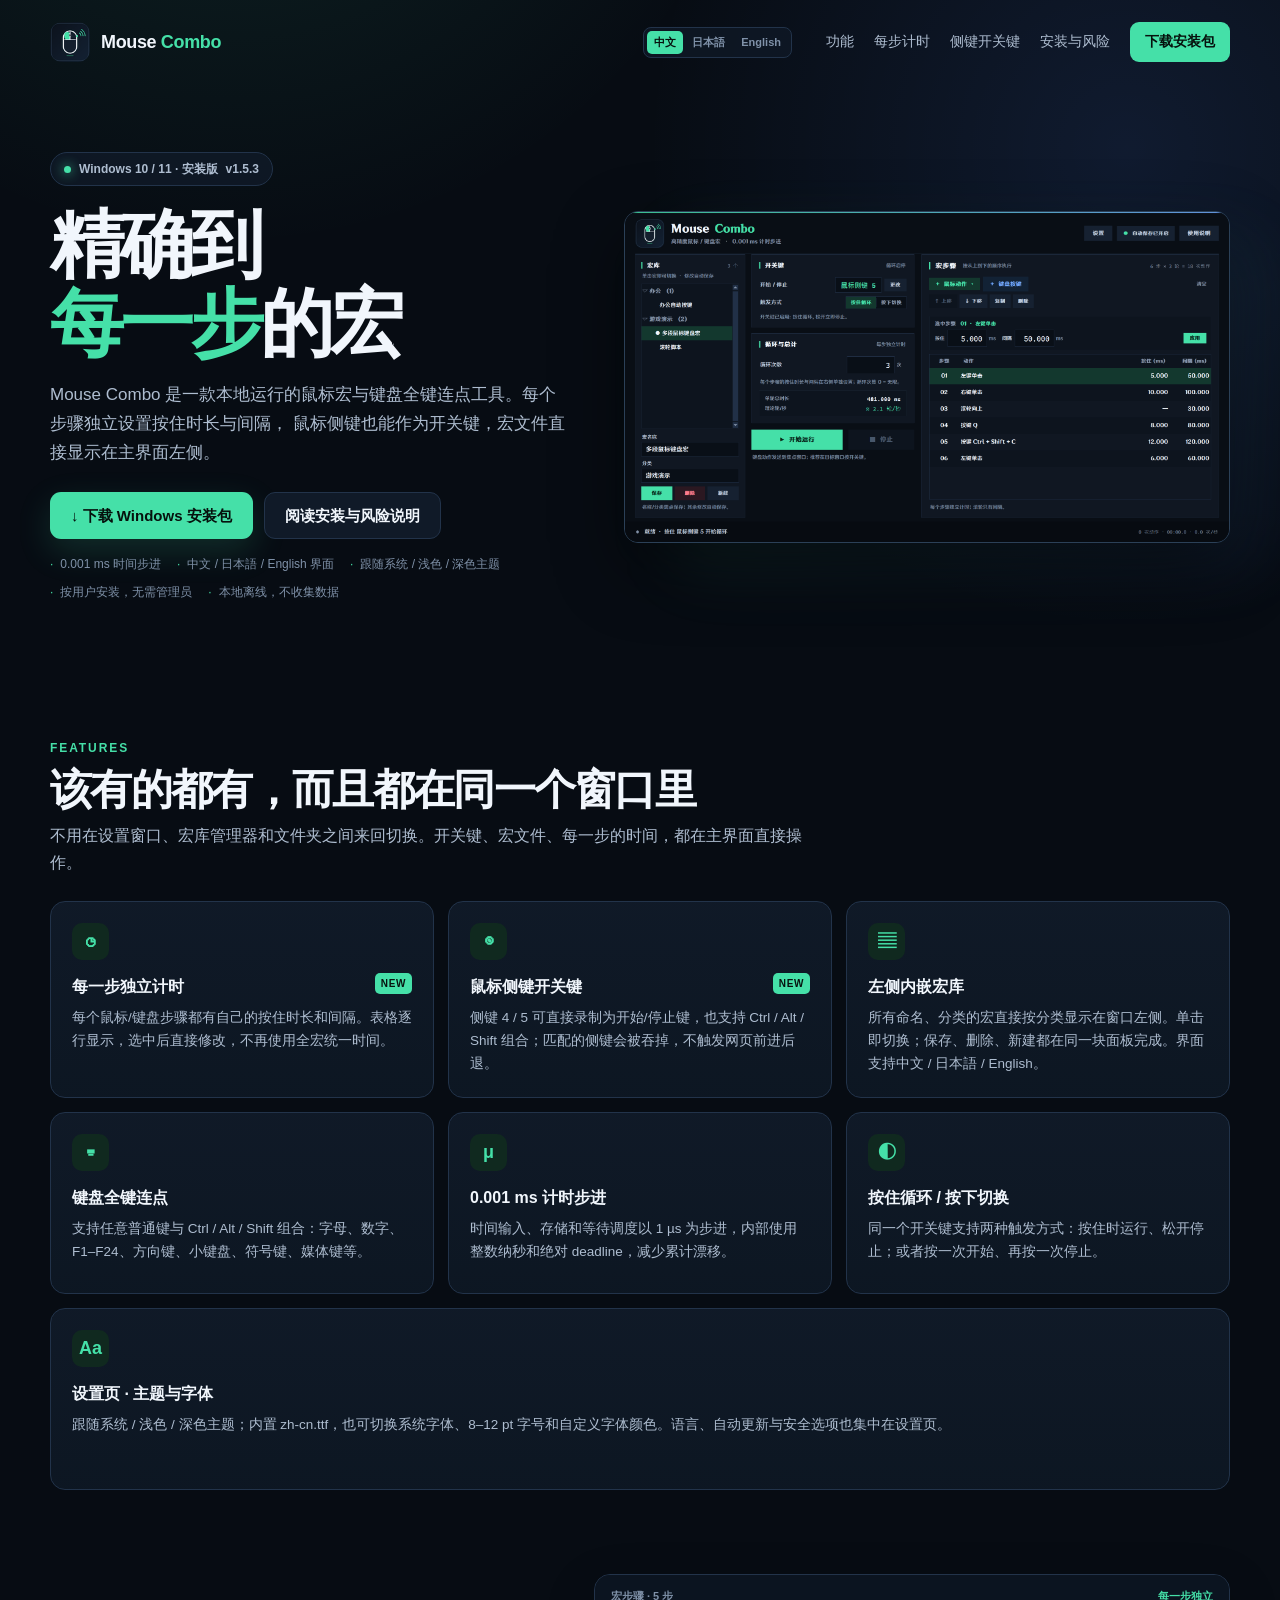
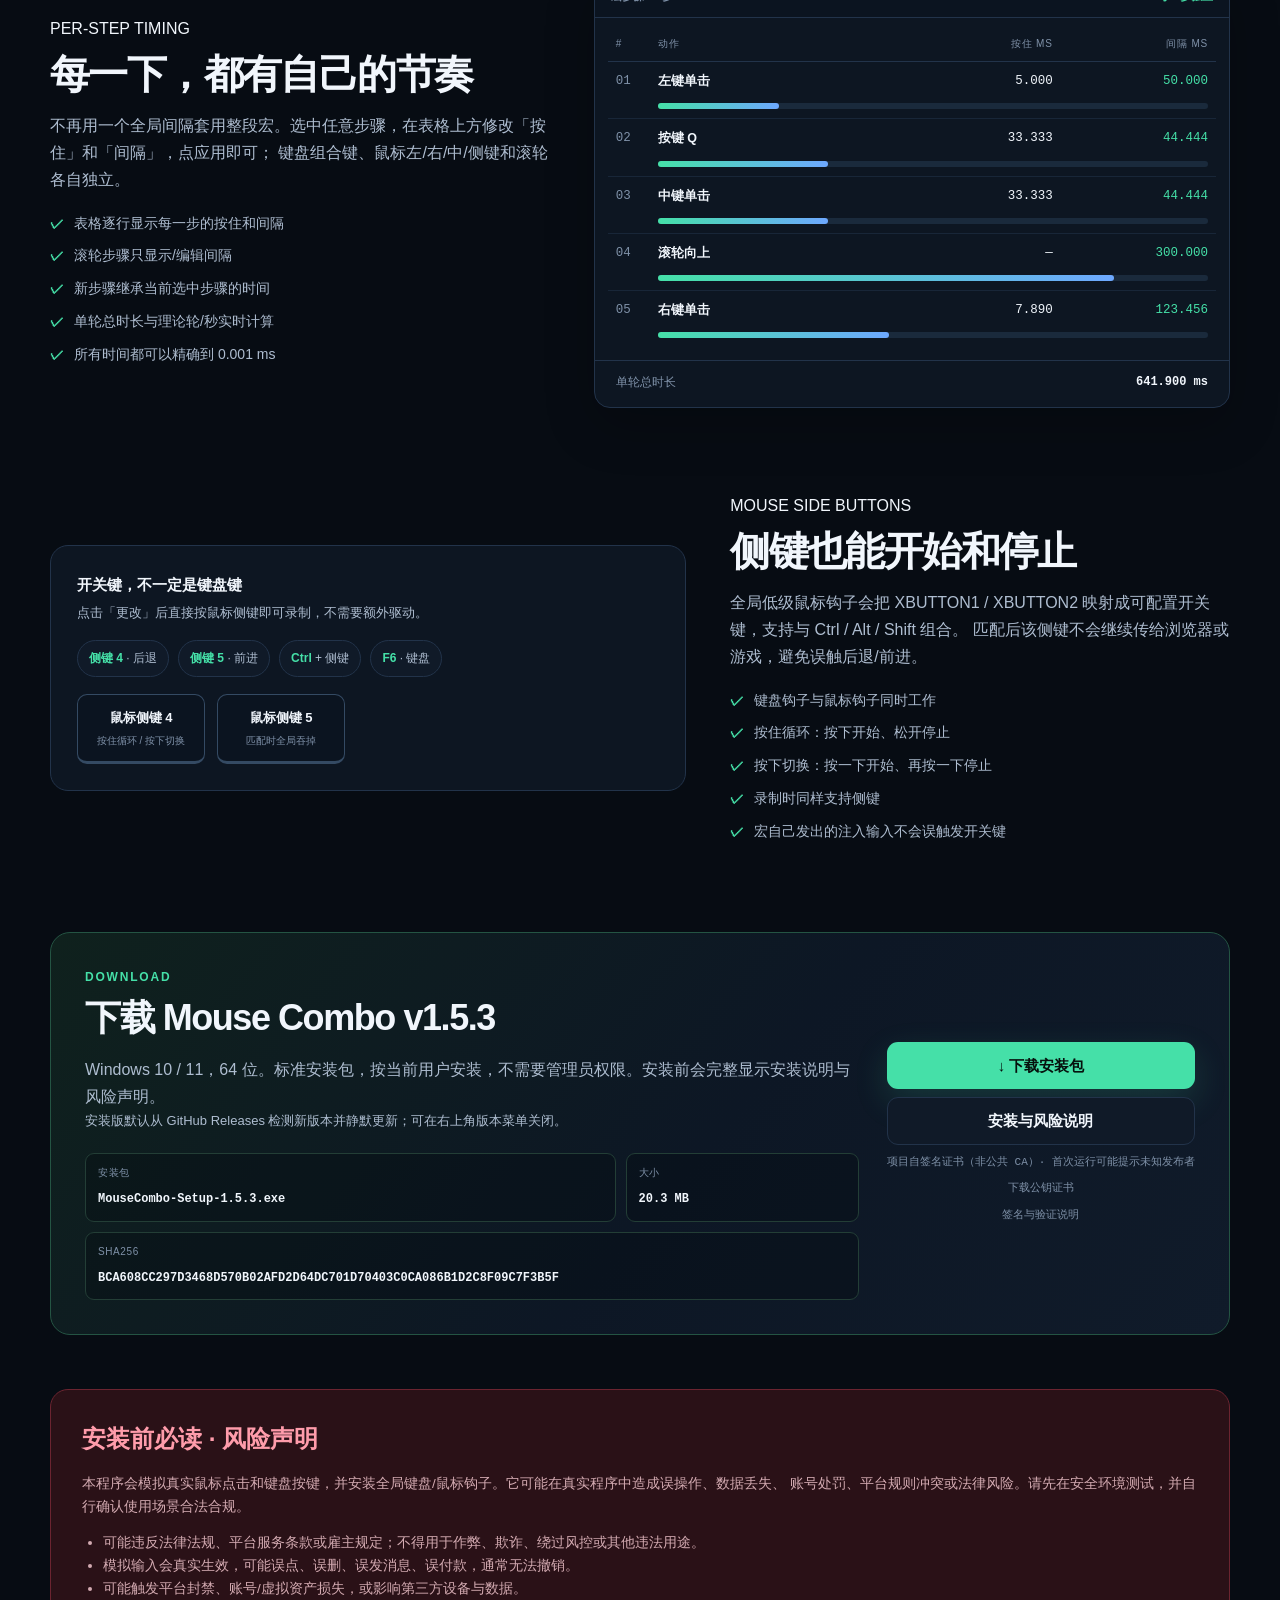
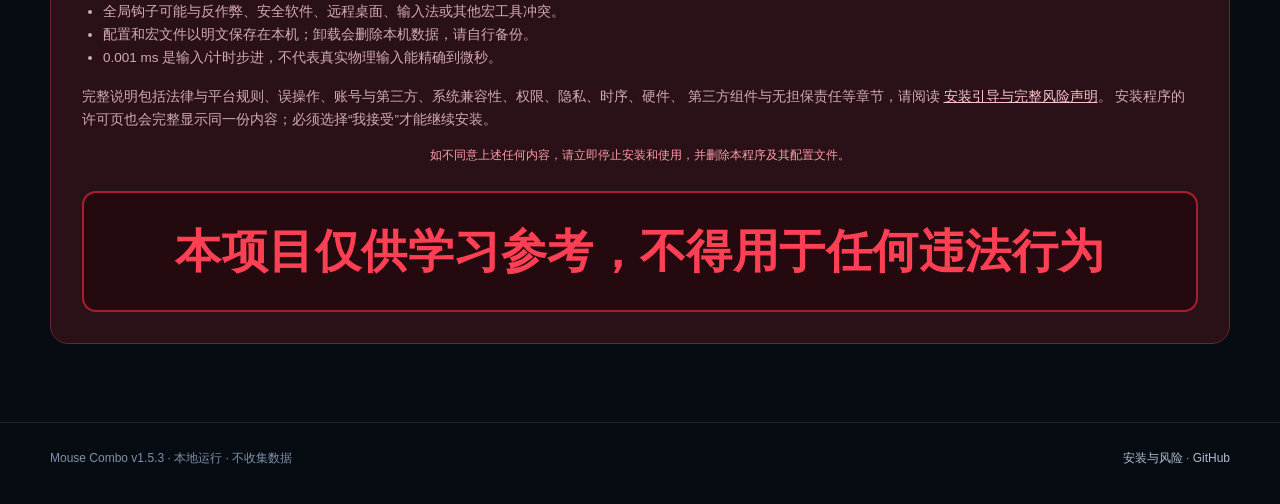
==== commit 1b05436d: "Publish Mouse Combo website" ====
--- a/index.html
+++ b/index.html
@@ -32,14 +32,14 @@
   <main>
     <section class="hero">
       <div>
-        <div class="eyebrow"><i></i> Windows 10 / 11 · 安装版 <span data-release-version>v1.5.2</span></div>
+        <div class="eyebrow"><i></i> Windows 10 / 11 · 安装版 <span data-release-version>v1.5.3</span></div>
         <h1>精确到<br><span>每一步</span>的宏</h1>
         <p class="hero-lead">
           Mouse Combo 是一款本地运行的鼠标宏与键盘全键连点工具。每个步骤独立设置按住时长与间隔，
           鼠标侧键也能作为开关键，宏文件直接显示在主界面左侧。
         </p>
         <div class="hero-actions">
-          <a class="btn btn-primary" href="downloads/MouseCombo-Setup-1.5.2.exe" download data-download>
+          <a class="btn btn-primary" href="downloads/MouseCombo-Setup-1.5.3.exe" download data-download>
             ↓ 下载 Windows 安装包
           </a>
           <a class="btn btn-ghost" href="guide.html">阅读安装与风险说明</a>
@@ -47,6 +47,7 @@
         <div class="hero-meta">
           <span>0.001 ms 时间步进</span>
           <span>中文 / 日本語 / English 界面</span>
+          <span>跟随系统 / 浅色 / 深色主题</span>
           <span>按用户安装，无需管理员</span>
           <span>本地离线，不收集数据</span>
         </div>
@@ -92,6 +93,11 @@
           <div class="feature-icon">◐</div>
           <h3>按住循环 / 按下切换</h3>
           <p>同一个开关键支持两种触发方式：按住时运行、松开停止；或者按一次开始、再按一次停止。</p>
+        </article>
+        <article class="feature feature-wide">
+          <div class="feature-icon">Aa</div>
+          <h3>设置页 · 主题与字体</h3>
+          <p>跟随系统 / 浅色 / 深色主题；内置 zh-cn.ttf，也可切换系统字体、8–12 pt 字号和自定义字体颜色。语言、自动更新与安全选项也集中在设置页。</p>
         </article>
       </div>
     </section>
@@ -161,17 +167,17 @@
     <section class="download" id="download">
       <div>
         <div class="kicker" style="color:var(--accent);font-size:12px;letter-spacing:.15em;font-weight:800">DOWNLOAD</div>
-        <h2>下载 Mouse Combo <span data-release-version>v1.5.2</span></h2>
+        <h2>下载 Mouse Combo <span data-release-version>v1.5.3</span></h2>
         <p>Windows 10 / 11，64 位。标准安装包，按当前用户安装，不需要管理员权限。安装前会完整显示安装说明与风险声明。</p>
         <p class="update-note">安装版默认从 GitHub Releases 检测新版本并静默更新；可在右上角版本菜单关闭。</p>
         <div class="release-grid">
-          <div><span>安装包</span><strong>MouseCombo-Setup-1.5.2.exe</strong></div>
-          <div><span>大小</span><strong data-release-size>15.1 MB</strong></div>
-          <div><span>SHA256</span><strong data-release-hash>CCA388036A0F0C3D01BCFB8F114DA9DD28EB4D91AEFBFC87DE0376B68623EF7A</strong></div>
+          <div><span>安装包</span><strong>MouseCombo-Setup-1.5.3.exe</strong></div>
+          <div><span>大小</span><strong data-release-size>20.3 MB</strong></div>
+          <div><span>SHA256</span><strong data-release-hash>BCA608CC297D3468D570B02AFD2D64DC701D70403C0CA086B1D2C8F09C7F3B5F</strong></div>
         </div>
       </div>
       <div class="download-actions">
-        <a class="btn btn-primary" href="downloads/MouseCombo-Setup-1.5.2.exe" download data-download>↓ 下载安装包</a>
+        <a class="btn btn-primary" href="downloads/MouseCombo-Setup-1.5.3.exe" download data-download>↓ 下载安装包</a>
         <a class="btn btn-ghost" href="guide.html">安装与风险说明</a>
         <span class="download-meta">项目自签名证书（非公共 CA）· 首次运行可能提示未知发布者</span>
         <a class="download-meta" href="downloads/MouseCombo-CodeSigning.cer">下载公钥证书</a>
@@ -206,7 +212,7 @@
 
   <footer class="site-footer">
     <div class="inner">
-      <span>Mouse Combo v1.5.2 · 本地运行 · 不收集数据</span>
+      <span>Mouse Combo v1.5.3 · 本地运行 · 不收集数据</span>
       <span><a href="guide.html">安装与风险</a> · <a href="https://github.com/hutao48/mouse-combo" target="_blank" rel="noopener">GitHub</a></span>
     </div>
   </footer>
--- a/styles.css
+++ b/styles.css
@@ -356,3 +356,5 @@
 }
 
 .update-note { margin-top: 10px; color: var(--accent); font-size: 13px; line-height: 1.6; }
+
+.feature-wide { grid-column: 1 / -1; }
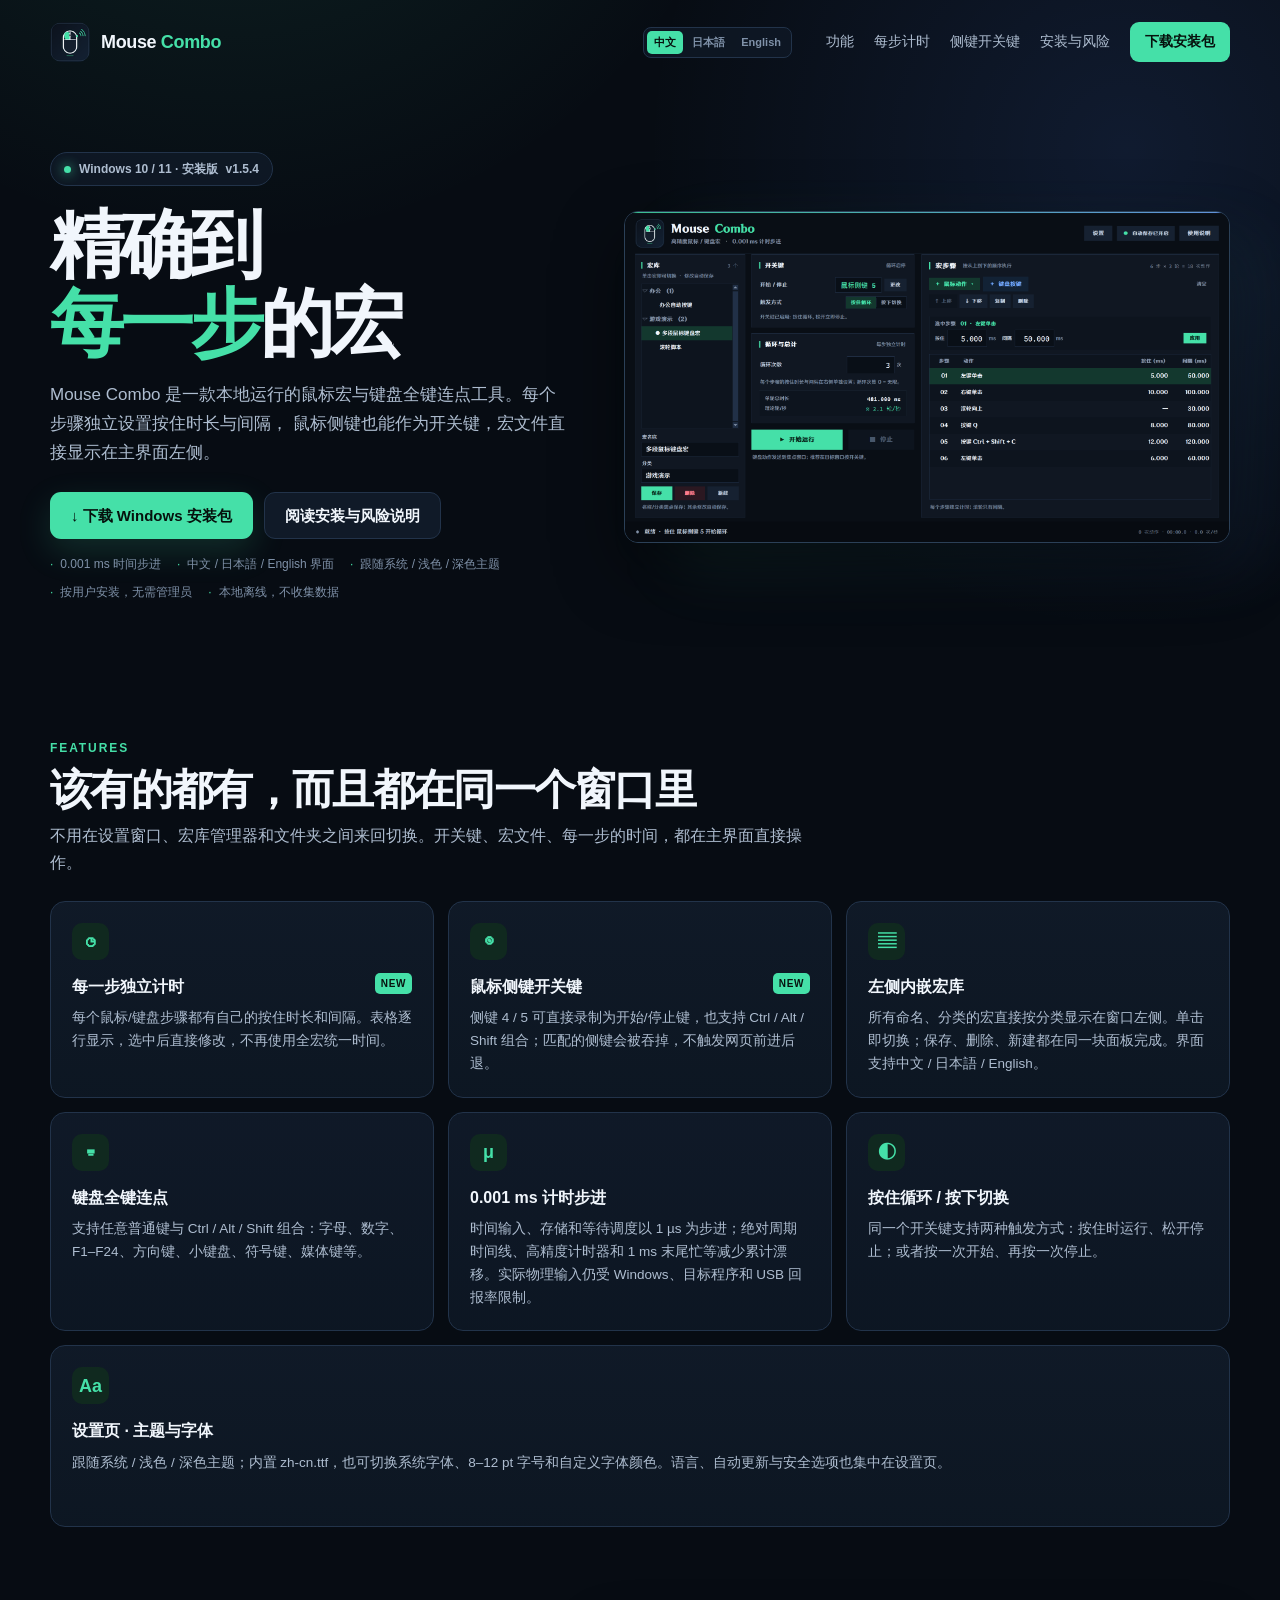
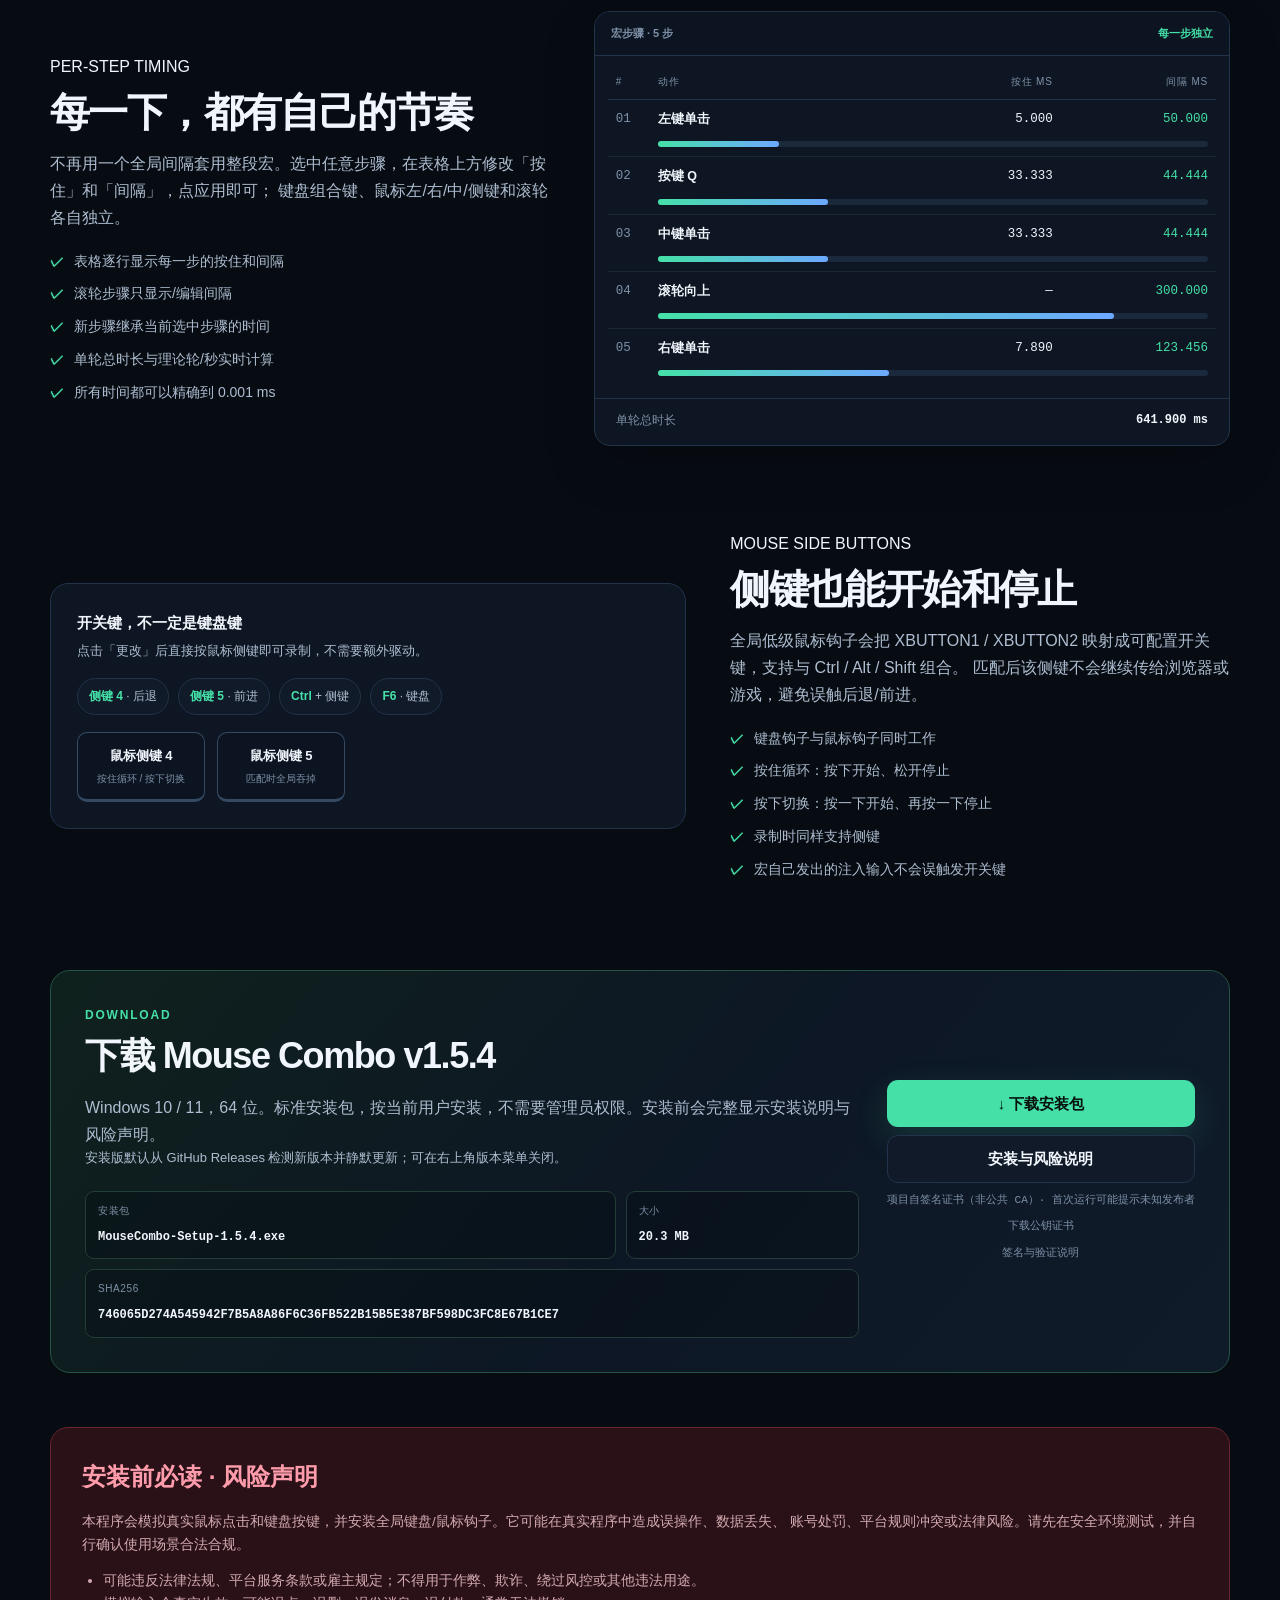
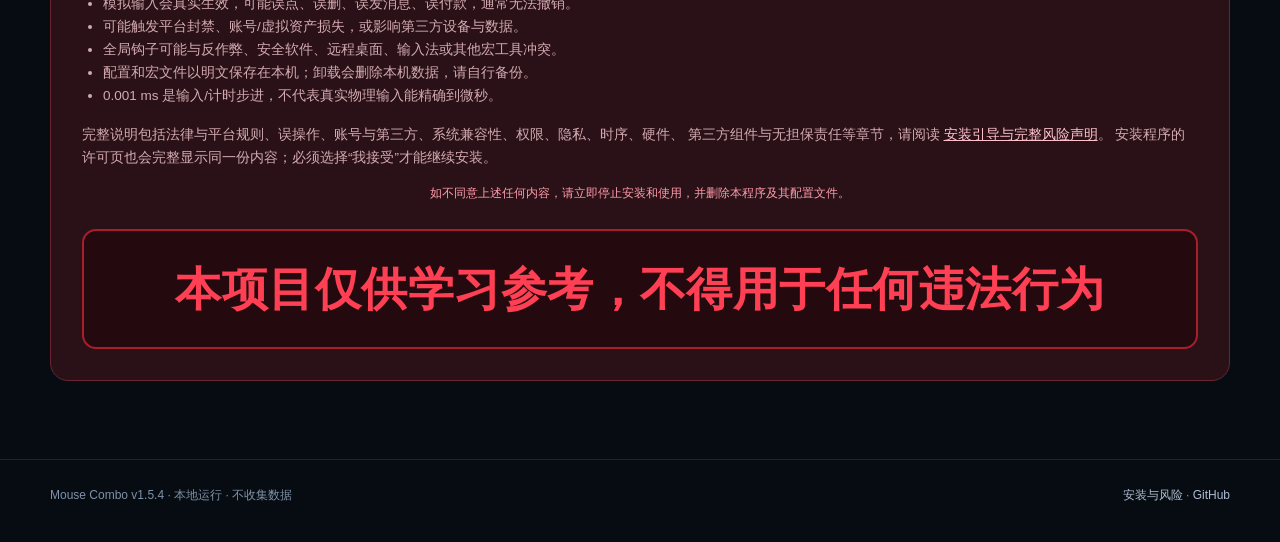
==== commit 45fedfee: "Publish Mouse Combo website" ====
--- a/index.html
+++ b/index.html
@@ -32,14 +32,14 @@
   <main>
     <section class="hero">
       <div>
-        <div class="eyebrow"><i></i> Windows 10 / 11 · 安装版 <span data-release-version>v1.5.3</span></div>
+        <div class="eyebrow"><i></i> Windows 10 / 11 · 安装版 <span data-release-version>v1.5.4</span></div>
         <h1>精确到<br><span>每一步</span>的宏</h1>
         <p class="hero-lead">
           Mouse Combo 是一款本地运行的鼠标宏与键盘全键连点工具。每个步骤独立设置按住时长与间隔，
           鼠标侧键也能作为开关键，宏文件直接显示在主界面左侧。
         </p>
         <div class="hero-actions">
-          <a class="btn btn-primary" href="downloads/MouseCombo-Setup-1.5.3.exe" download data-download>
+          <a class="btn btn-primary" href="downloads/MouseCombo-Setup-1.5.4.exe" download data-download>
             ↓ 下载 Windows 安装包
           </a>
           <a class="btn btn-ghost" href="guide.html">阅读安装与风险说明</a>
@@ -87,7 +87,7 @@
         <article class="feature">
           <div class="feature-icon">μ</div>
           <h3>0.001 ms 计时步进</h3>
-          <p>时间输入、存储和等待调度以 1 µs 为步进，内部使用整数纳秒和绝对 deadline，减少累计漂移。</p>
+          <p>时间输入、存储和等待调度以 1 µs 为步进；绝对周期时间线、高精度计时器和 1 ms 末尾忙等减少累计漂移。实际物理输入仍受 Windows、目标程序和 USB 回报率限制。</p>
         </article>
         <article class="feature">
           <div class="feature-icon">◐</div>
@@ -167,17 +167,17 @@
     <section class="download" id="download">
       <div>
         <div class="kicker" style="color:var(--accent);font-size:12px;letter-spacing:.15em;font-weight:800">DOWNLOAD</div>
-        <h2>下载 Mouse Combo <span data-release-version>v1.5.3</span></h2>
+        <h2>下载 Mouse Combo <span data-release-version>v1.5.4</span></h2>
         <p>Windows 10 / 11，64 位。标准安装包，按当前用户安装，不需要管理员权限。安装前会完整显示安装说明与风险声明。</p>
         <p class="update-note">安装版默认从 GitHub Releases 检测新版本并静默更新；可在右上角版本菜单关闭。</p>
         <div class="release-grid">
-          <div><span>安装包</span><strong>MouseCombo-Setup-1.5.3.exe</strong></div>
+          <div><span>安装包</span><strong>MouseCombo-Setup-1.5.4.exe</strong></div>
           <div><span>大小</span><strong data-release-size>20.3 MB</strong></div>
-          <div><span>SHA256</span><strong data-release-hash>BCA608CC297D3468D570B02AFD2D64DC701D70403C0CA086B1D2C8F09C7F3B5F</strong></div>
+          <div><span>SHA256</span><strong data-release-hash>746065D274A545942F7B5A8A86F6C36FB522B15B5E387BF598DC3FC8E67B1CE7</strong></div>
         </div>
       </div>
       <div class="download-actions">
-        <a class="btn btn-primary" href="downloads/MouseCombo-Setup-1.5.3.exe" download data-download>↓ 下载安装包</a>
+        <a class="btn btn-primary" href="downloads/MouseCombo-Setup-1.5.4.exe" download data-download>↓ 下载安装包</a>
         <a class="btn btn-ghost" href="guide.html">安装与风险说明</a>
         <span class="download-meta">项目自签名证书（非公共 CA）· 首次运行可能提示未知发布者</span>
         <a class="download-meta" href="downloads/MouseCombo-CodeSigning.cer">下载公钥证书</a>
@@ -212,7 +212,7 @@
 
   <footer class="site-footer">
     <div class="inner">
-      <span>Mouse Combo v1.5.3 · 本地运行 · 不收集数据</span>
+      <span>Mouse Combo v1.5.4 · 本地运行 · 不收集数据</span>
       <span><a href="guide.html">安装与风险</a> · <a href="https://github.com/hutao48/mouse-combo" target="_blank" rel="noopener">GitHub</a></span>
     </div>
   </footer>
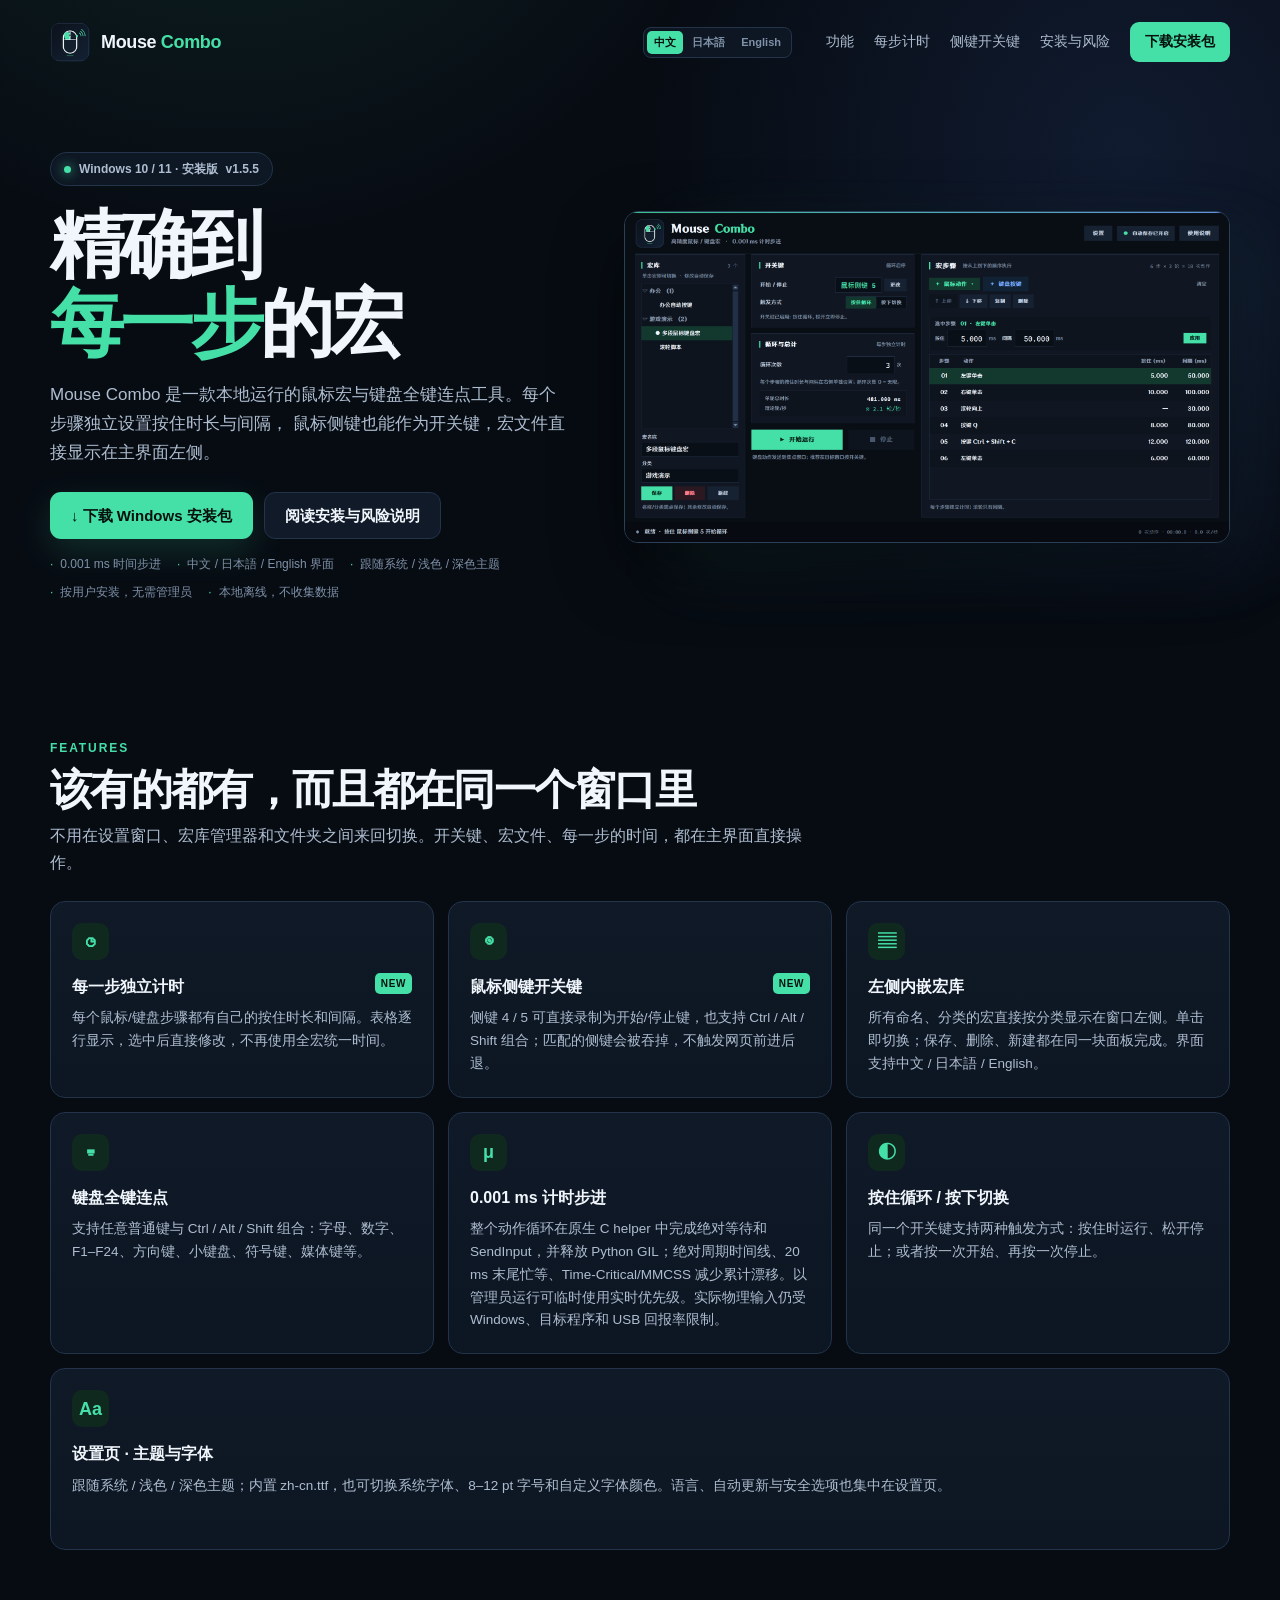
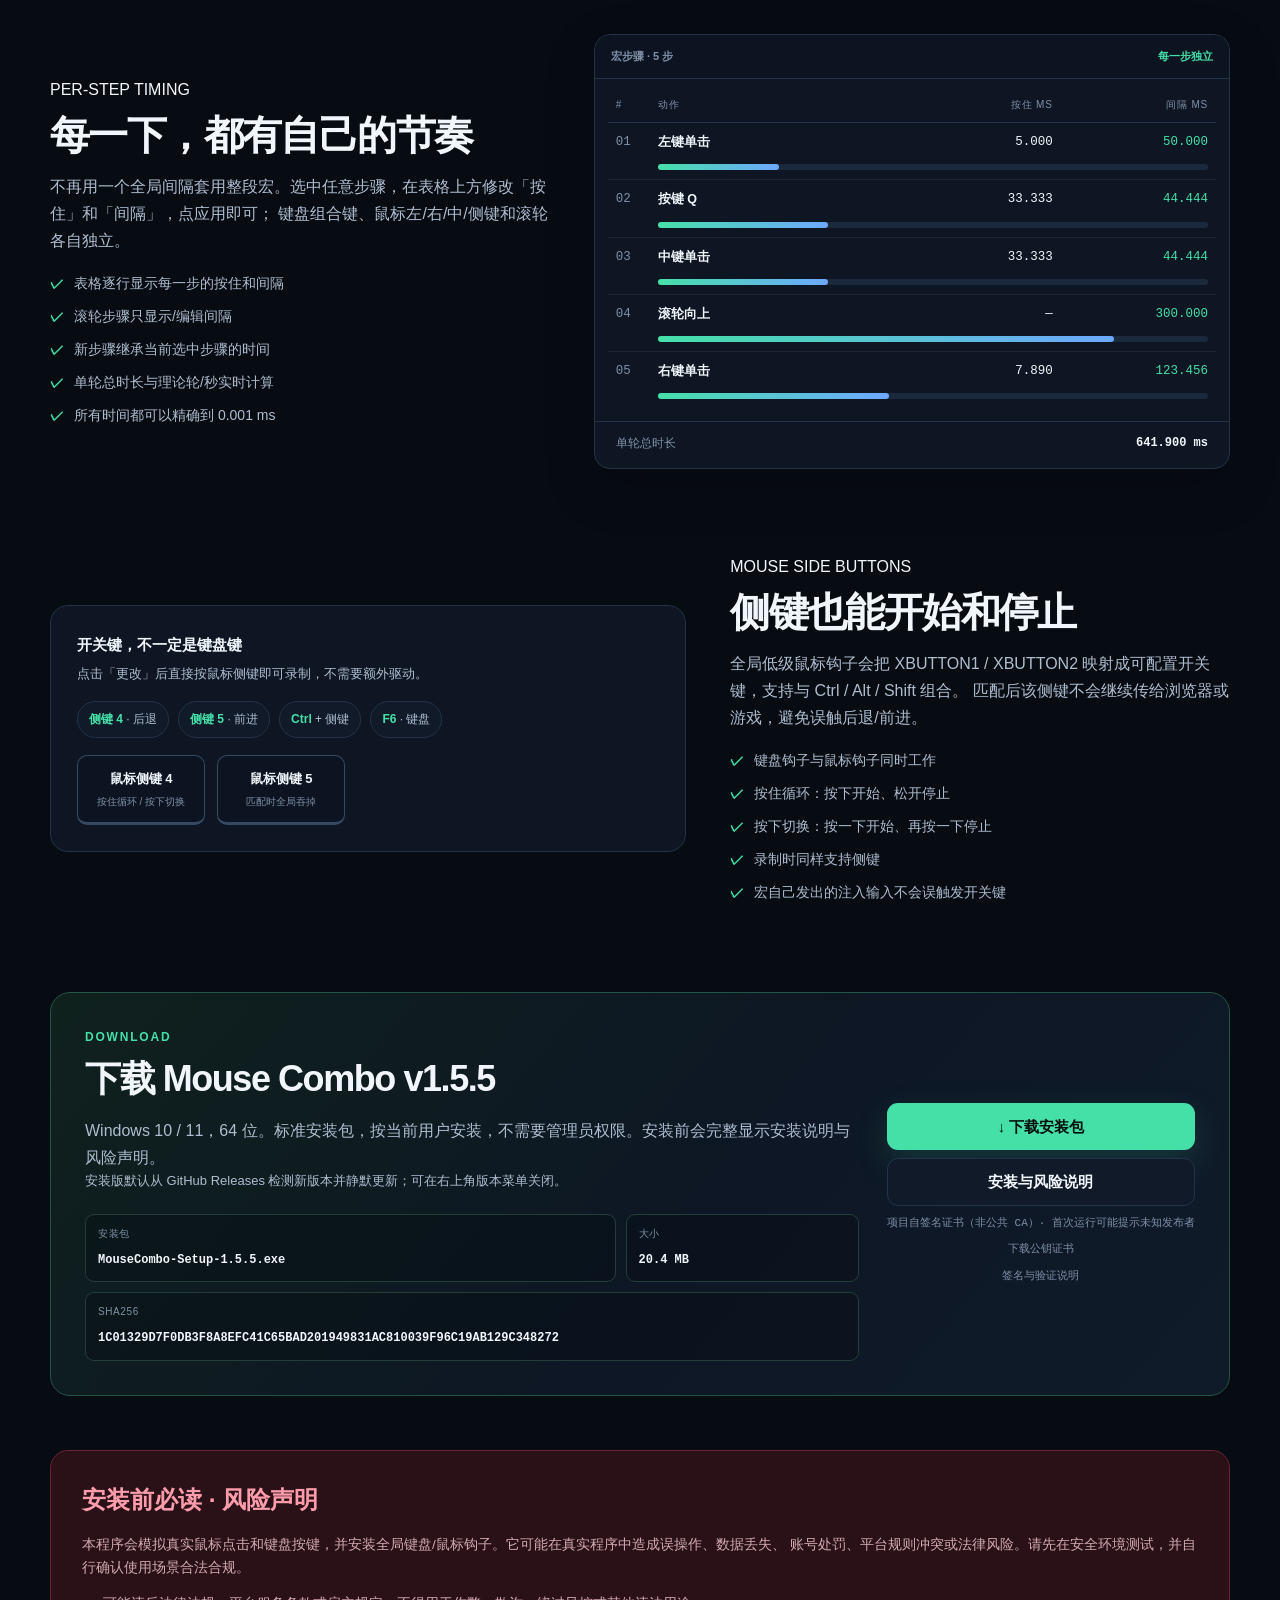
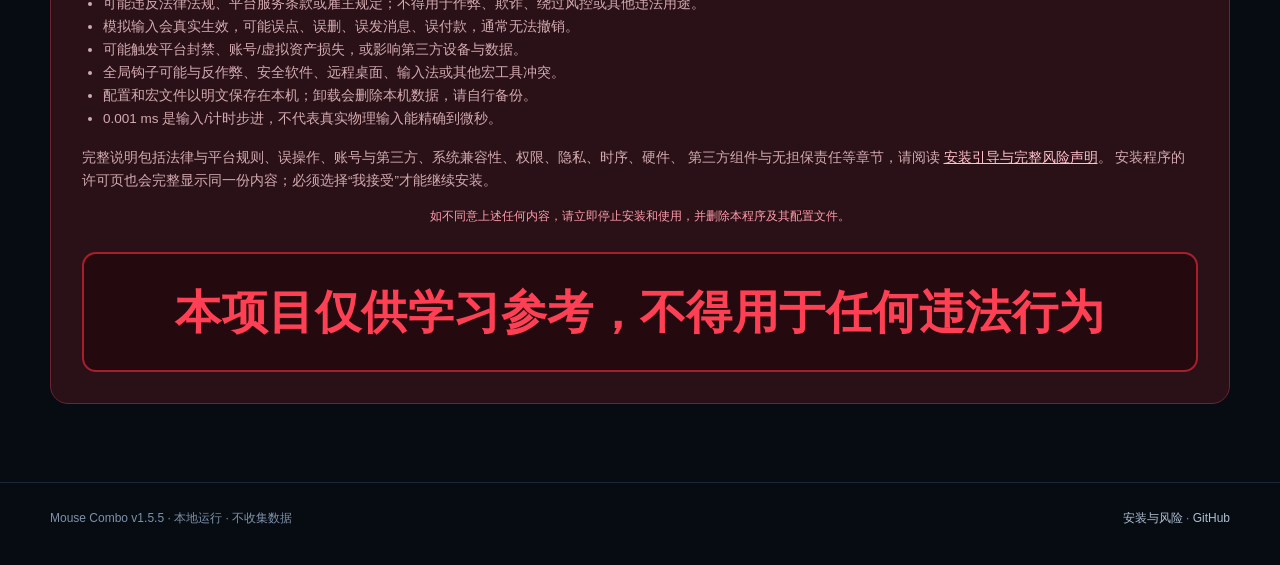
==== commit dbe948d9: "Publish Mouse Combo v1.5.5 website" ====
--- a/index.html
+++ b/index.html
@@ -1,223 +1,223 @@
-<!doctype html>
-<html lang="zh-CN">
-<head>
-  <meta charset="utf-8">
-  <meta name="viewport" content="width=device-width, initial-scale=1">
-  <meta name="theme-color" content="#070c13">
-  <meta name="description" content="Mouse Combo 高精度鼠标 / 键盘宏：每一步独立计时、鼠标侧键开关键、内嵌宏库、0.001 ms 时间步进。Windows 安装包下载。">
-  <title>Mouse Combo · 高精度鼠标 / 键盘宏</title>
-  <link rel="icon" href="assets/mousecombo_32.png">
-  <link rel="stylesheet" href="styles.css">
-</head>
-<body>
-  <header class="site-header">
-    <a class="brand" href="./">
-      <img src="assets/mousecombo_64.png" alt="Mouse Combo 图标">
-      <strong>Mouse <span>Combo</span></strong>
-    </a>
-    <div class="lang-switch" aria-label="Language / 言語">
-      <button type="button" data-lang="zh" class="active">中文</button>
-      <button type="button" data-lang="ja">日本語</button>
-      <button type="button" data-lang="en">English</button>
-    </div>
-    <nav class="site-nav" aria-label="主导航">
-      <a href="#features">功能</a>
-      <a href="#timing">每步计时</a>
-      <a href="#hotkeys">侧键开关键</a>
-      <a href="guide.html">安装与风险</a>
-      <a class="nav-download" href="#download">下载安装包</a>
-    </nav>
-  </header>
-
-  <main>
-    <section class="hero">
-      <div>
-        <div class="eyebrow"><i></i> Windows 10 / 11 · 安装版 <span data-release-version>v1.5.4</span></div>
-        <h1>精确到<br><span>每一步</span>的宏</h1>
-        <p class="hero-lead">
-          Mouse Combo 是一款本地运行的鼠标宏与键盘全键连点工具。每个步骤独立设置按住时长与间隔，
-          鼠标侧键也能作为开关键，宏文件直接显示在主界面左侧。
-        </p>
-        <div class="hero-actions">
-          <a class="btn btn-primary" href="downloads/MouseCombo-Setup-1.5.4.exe" download data-download>
-            ↓ 下载 Windows 安装包
-          </a>
-          <a class="btn btn-ghost" href="guide.html">阅读安装与风险说明</a>
-        </div>
-        <div class="hero-meta">
-          <span>0.001 ms 时间步进</span>
-          <span>中文 / 日本語 / English 界面</span>
-          <span>跟随系统 / 浅色 / 深色主题</span>
-          <span>按用户安装，无需管理员</span>
-          <span>本地离线，不收集数据</span>
-        </div>
-      </div>
-      <div class="hero-shot">
-        <img src="assets/main_populated.png" alt="Mouse Combo 主界面：左侧宏库、每步独立计时和宏步骤表格">
-      </div>
-    </section>
-
-    <section id="features">
-      <div class="section-head">
-        <div class="kicker">FEATURES</div>
-        <h2>该有的都有，而且都在同一个窗口里</h2>
-        <p>不用在设置窗口、宏库管理器和文件夹之间来回切换。开关键、宏文件、每一步的时间，都在主界面直接操作。</p>
-      </div>
-      <div class="features">
-        <article class="feature">
-          <div class="feature-icon">◷</div>
-          <h3>每一步独立计时 <span class="new">NEW</span></h3>
-          <p>每个鼠标/键盘步骤都有自己的按住时长和间隔。表格逐行显示，选中后直接修改，不再使用全宏统一时间。</p>
-        </article>
-        <article class="feature">
-          <div class="feature-icon">◉</div>
-          <h3>鼠标侧键开关键 <span class="new">NEW</span></h3>
-          <p>侧键 4 / 5 可直接录制为开始/停止键，也支持 Ctrl / Alt / Shift 组合；匹配的侧键会被吞掉，不触发网页前进后退。</p>
-        </article>
-        <article class="feature">
-          <div class="feature-icon">▤</div>
-          <h3>左侧内嵌宏库</h3>
-          <p>所有命名、分类的宏直接按分类显示在窗口左侧。单击即切换；保存、删除、新建都在同一块面板完成。界面支持中文 / 日本語 / English。</p>
-        </article>
-        <article class="feature">
-          <div class="feature-icon">⌨</div>
-          <h3>键盘全键连点</h3>
-          <p>支持任意普通键与 Ctrl / Alt / Shift 组合：字母、数字、F1–F24、方向键、小键盘、符号键、媒体键等。</p>
-        </article>
-        <article class="feature">
-          <div class="feature-icon">μ</div>
-          <h3>0.001 ms 计时步进</h3>
-          <p>时间输入、存储和等待调度以 1 µs 为步进；绝对周期时间线、高精度计时器和 1 ms 末尾忙等减少累计漂移。实际物理输入仍受 Windows、目标程序和 USB 回报率限制。</p>
-        </article>
-        <article class="feature">
-          <div class="feature-icon">◐</div>
-          <h3>按住循环 / 按下切换</h3>
-          <p>同一个开关键支持两种触发方式：按住时运行、松开停止；或者按一次开始、再按一次停止。</p>
-        </article>
-        <article class="feature feature-wide">
-          <div class="feature-icon">Aa</div>
-          <h3>设置页 · 主题与字体</h3>
-          <p>跟随系统 / 浅色 / 深色主题；内置 zh-cn.ttf，也可切换系统字体、8–12 pt 字号和自定义字体颜色。语言、自动更新与安全选项也集中在设置页。</p>
-        </article>
-      </div>
-    </section>
-
-    <section class="split" id="timing">
-      <div>
-        <div class="kicker">PER-STEP TIMING</div>
-        <h2>每一下，都有自己的节奏</h2>
-        <p>
-          不再用一个全局间隔套用整段宏。选中任意步骤，在表格上方修改「按住」和「间隔」，点应用即可；
-          键盘组合键、鼠标左/右/中/侧键和滚轮各自独立。
-        </p>
-        <ul class="checklist">
-          <li>表格逐行显示每一步的按住和间隔</li>
-          <li>滚轮步骤只显示/编辑间隔</li>
-          <li>新步骤继承当前选中步骤的时间</li>
-          <li>单轮总时长与理论轮/秒实时计算</li>
-          <li>所有时间都可以精确到 0.001 ms</li>
-        </ul>
-      </div>
-      <div class="demo-panel" aria-label="每步独立计时示意">
-        <div class="demo-top"><span>宏步骤 · 5 步</span><strong>每一步独立</strong></div>
-        <div class="step-table">
-          <div class="step-row head"><span>#</span><span>动作</span><span style="text-align:right">按住 ms</span><span style="text-align:right">间隔 ms</span></div>
-          <div class="step-row"><span class="num">01</span><span class="action">左键单击</span><span class="time">5.000</span><span class="time hot">50.000</span><div class="lane" style="grid-column:2 / 5"><i style="width:22%"></i></div></div>
-          <div class="step-row"><span class="num">02</span><span class="action">按键 Q</span><span class="time">33.333</span><span class="time hot">44.444</span><div class="lane" style="grid-column:2 / 5"><i style="width:31%"></i></div></div>
-          <div class="step-row"><span class="num">03</span><span class="action">中键单击</span><span class="time">33.333</span><span class="time hot">44.444</span><div class="lane" style="grid-column:2 / 5"><i style="width:31%"></i></div></div>
-          <div class="step-row"><span class="num">04</span><span class="action">滚轮向上</span><span class="time">—</span><span class="time hot">300.000</span><div class="lane" style="grid-column:2 / 5"><i style="width:83%"></i></div></div>
-          <div class="step-row"><span class="num">05</span><span class="action">右键单击</span><span class="time">7.890</span><span class="time hot">123.456</span><div class="lane" style="grid-column:2 / 5"><i style="width:42%"></i></div></div>
-        </div>
-        <div class="demo-total"><span>单轮总时长</span><strong>641.900 ms</strong></div>
-      </div>
-    </section>
-
-    <section class="split" id="hotkeys" style="grid-template-columns:1.12fr .88fr">
-      <div class="mouse-visual">
-        <h3>开关键，不一定是键盘键</h3>
-        <p>点击「更改」后直接按鼠标侧键即可录制，不需要额外驱动。</p>
-        <div class="hook-row">
-          <span class="pill"><strong>侧键 4</strong> · 后退</span>
-          <span class="pill"><strong>侧键 5</strong> · 前进</span>
-          <span class="pill"><strong>Ctrl</strong> + 侧键</span>
-          <span class="pill"><strong>F6</strong> · 键盘</span>
-        </div>
-        <div class="side-keys">
-          <div class="keycap">鼠标侧键 4<small>按住循环 / 按下切换</small></div>
-          <div class="keycap">鼠标侧键 5<small>匹配时全局吞掉</small></div>
-        </div>
-      </div>
-      <div>
-        <div class="kicker">MOUSE SIDE BUTTONS</div>
-        <h2>侧键也能开始和停止</h2>
-        <p>
-          全局低级鼠标钩子会把 XBUTTON1 / XBUTTON2 映射成可配置开关键，支持与 Ctrl / Alt / Shift 组合。
-          匹配后该侧键不会继续传给浏览器或游戏，避免误触后退/前进。
-        </p>
-        <ul class="checklist">
-          <li>键盘钩子与鼠标钩子同时工作</li>
-          <li>按住循环：按下开始、松开停止</li>
-          <li>按下切换：按一下开始、再按一下停止</li>
-          <li>录制时同样支持侧键</li>
-          <li>宏自己发出的注入输入不会误触发开关键</li>
-        </ul>
-      </div>
-    </section>
-
-    <section class="download" id="download">
-      <div>
-        <div class="kicker" style="color:var(--accent);font-size:12px;letter-spacing:.15em;font-weight:800">DOWNLOAD</div>
-        <h2>下载 Mouse Combo <span data-release-version>v1.5.4</span></h2>
-        <p>Windows 10 / 11，64 位。标准安装包，按当前用户安装，不需要管理员权限。安装前会完整显示安装说明与风险声明。</p>
-        <p class="update-note">安装版默认从 GitHub Releases 检测新版本并静默更新；可在右上角版本菜单关闭。</p>
-        <div class="release-grid">
-          <div><span>安装包</span><strong>MouseCombo-Setup-1.5.4.exe</strong></div>
-          <div><span>大小</span><strong data-release-size>20.3 MB</strong></div>
-          <div><span>SHA256</span><strong data-release-hash>746065D274A545942F7B5A8A86F6C36FB522B15B5E387BF598DC3FC8E67B1CE7</strong></div>
-        </div>
-      </div>
-      <div class="download-actions">
-        <a class="btn btn-primary" href="downloads/MouseCombo-Setup-1.5.4.exe" download data-download>↓ 下载安装包</a>
-        <a class="btn btn-ghost" href="guide.html">安装与风险说明</a>
-        <span class="download-meta">项目自签名证书（非公共 CA）· 首次运行可能提示未知发布者</span>
-        <a class="download-meta" href="downloads/MouseCombo-CodeSigning.cer">下载公钥证书</a>
-        <a class="download-meta" href="guide.html#signing">签名与验证说明</a>
-      </div>
-    </section>
-
-    <section class="risk" id="risk">
-      <h2>安装前必读 · 风险声明</h2>
-      <p>
-        本程序会模拟真实鼠标点击和键盘按键，并安装全局键盘/鼠标钩子。它可能在真实程序中造成误操作、数据丢失、
-        账号处罚、平台规则冲突或法律风险。请先在安全环境测试，并自行确认使用场景合法合规。
-      </p>
-      <ul>
-        <li>可能违反法律法规、平台服务条款或雇主规定；不得用于作弊、欺诈、绕过风控或其他违法用途。</li>
-        <li>模拟输入会真实生效，可能误点、误删、误发消息、误付款，通常无法撤销。</li>
-        <li>可能触发平台封禁、账号/虚拟资产损失，或影响第三方设备与数据。</li>
-        <li>全局钩子可能与反作弊、安全软件、远程桌面、输入法或其他宏工具冲突。</li>
-        <li>配置和宏文件以明文保存在本机；卸载会删除本机数据，请自行备份。</li>
-        <li>0.001 ms 是输入/计时步进，不代表真实物理输入能精确到微秒。</li>
-      </ul>
-      <p>
-        完整说明包括法律与平台规则、误操作、账号与第三方、系统兼容性、权限、隐私、时序、硬件、
-        第三方组件与无担保责任等章节，请阅读
-        <a href="guide.html">安装引导与完整风险声明</a>。
-        安装程序的许可页也会完整显示同一份内容；必须选择“我接受”才能继续安装。
-      </p>
-      <p class="final-caption">如不同意上述任何内容，请立即停止安装和使用，并删除本程序及其配置文件。</p>
-      <div class="final-warning">本项目仅供学习参考，不得用于任何违法行为</div>
-    </section>
-  </main>
-
-  <footer class="site-footer">
-    <div class="inner">
-      <span>Mouse Combo v1.5.4 · 本地运行 · 不收集数据</span>
-      <span><a href="guide.html">安装与风险</a> · <a href="https://github.com/hutao48/mouse-combo" target="_blank" rel="noopener">GitHub</a></span>
-    </div>
-  </footer>
-
-  <script src="script.js"></script>
-  <script src="site-i18n.js"></script>
-</body>
-</html>
+<!doctype html>
+<html lang="zh-CN">
+<head>
+  <meta charset="utf-8">
+  <meta name="viewport" content="width=device-width, initial-scale=1">
+  <meta name="theme-color" content="#070c13">
+  <meta name="description" content="Mouse Combo 高精度鼠标 / 键盘宏：每一步独立计时、鼠标侧键开关键、内嵌宏库、0.001 ms 时间步进。Windows 安装包下载。">
+  <title>Mouse Combo · 高精度鼠标 / 键盘宏</title>
+  <link rel="icon" href="assets/mousecombo_32.png">
+  <link rel="stylesheet" href="styles.css">
+</head>
+<body>
+  <header class="site-header">
+    <a class="brand" href="./">
+      <img src="assets/mousecombo_64.png" alt="Mouse Combo 图标">
+      <strong>Mouse <span>Combo</span></strong>
+    </a>
+    <div class="lang-switch" aria-label="Language / 言語">
+      <button type="button" data-lang="zh" class="active">中文</button>
+      <button type="button" data-lang="ja">日本語</button>
+      <button type="button" data-lang="en">English</button>
+    </div>
+    <nav class="site-nav" aria-label="主导航">
+      <a href="#features">功能</a>
+      <a href="#timing">每步计时</a>
+      <a href="#hotkeys">侧键开关键</a>
+      <a href="guide.html">安装与风险</a>
+      <a class="nav-download" href="#download">下载安装包</a>
+    </nav>
+  </header>
+
+  <main>
+    <section class="hero">
+      <div>
+        <div class="eyebrow"><i></i> Windows 10 / 11 · 安装版 <span data-release-version>v1.5.5</span></div>
+        <h1>精确到<br><span>每一步</span>的宏</h1>
+        <p class="hero-lead">
+          Mouse Combo 是一款本地运行的鼠标宏与键盘全键连点工具。每个步骤独立设置按住时长与间隔，
+          鼠标侧键也能作为开关键，宏文件直接显示在主界面左侧。
+        </p>
+        <div class="hero-actions">
+          <a class="btn btn-primary" href="downloads/MouseCombo-Setup-1.5.5.exe" download data-download>
+            ↓ 下载 Windows 安装包
+          </a>
+          <a class="btn btn-ghost" href="guide.html">阅读安装与风险说明</a>
+        </div>
+        <div class="hero-meta">
+          <span>0.001 ms 时间步进</span>
+          <span>中文 / 日本語 / English 界面</span>
+          <span>跟随系统 / 浅色 / 深色主题</span>
+          <span>按用户安装，无需管理员</span>
+          <span>本地离线，不收集数据</span>
+        </div>
+      </div>
+      <div class="hero-shot">
+        <img src="assets/main_populated.png" alt="Mouse Combo 主界面：左侧宏库、每步独立计时和宏步骤表格">
+      </div>
+    </section>
+
+    <section id="features">
+      <div class="section-head">
+        <div class="kicker">FEATURES</div>
+        <h2>该有的都有，而且都在同一个窗口里</h2>
+        <p>不用在设置窗口、宏库管理器和文件夹之间来回切换。开关键、宏文件、每一步的时间，都在主界面直接操作。</p>
+      </div>
+      <div class="features">
+        <article class="feature">
+          <div class="feature-icon">◷</div>
+          <h3>每一步独立计时 <span class="new">NEW</span></h3>
+          <p>每个鼠标/键盘步骤都有自己的按住时长和间隔。表格逐行显示，选中后直接修改，不再使用全宏统一时间。</p>
+        </article>
+        <article class="feature">
+          <div class="feature-icon">◉</div>
+          <h3>鼠标侧键开关键 <span class="new">NEW</span></h3>
+          <p>侧键 4 / 5 可直接录制为开始/停止键，也支持 Ctrl / Alt / Shift 组合；匹配的侧键会被吞掉，不触发网页前进后退。</p>
+        </article>
+        <article class="feature">
+          <div class="feature-icon">▤</div>
+          <h3>左侧内嵌宏库</h3>
+          <p>所有命名、分类的宏直接按分类显示在窗口左侧。单击即切换；保存、删除、新建都在同一块面板完成。界面支持中文 / 日本語 / English。</p>
+        </article>
+        <article class="feature">
+          <div class="feature-icon">⌨</div>
+          <h3>键盘全键连点</h3>
+          <p>支持任意普通键与 Ctrl / Alt / Shift 组合：字母、数字、F1–F24、方向键、小键盘、符号键、媒体键等。</p>
+        </article>
+        <article class="feature">
+          <div class="feature-icon">μ</div>
+          <h3>0.001 ms 计时步进</h3>
+          <p>整个动作循环在原生 C helper 中完成绝对等待和 SendInput，并释放 Python GIL；绝对周期时间线、20 ms 末尾忙等、Time-Critical/MMCSS 减少累计漂移。以管理员运行可临时使用实时优先级。实际物理输入仍受 Windows、目标程序和 USB 回报率限制。</p>
+        </article>
+        <article class="feature">
+          <div class="feature-icon">◐</div>
+          <h3>按住循环 / 按下切换</h3>
+          <p>同一个开关键支持两种触发方式：按住时运行、松开停止；或者按一次开始、再按一次停止。</p>
+        </article>
+        <article class="feature feature-wide">
+          <div class="feature-icon">Aa</div>
+          <h3>设置页 · 主题与字体</h3>
+          <p>跟随系统 / 浅色 / 深色主题；内置 zh-cn.ttf，也可切换系统字体、8–12 pt 字号和自定义字体颜色。语言、自动更新与安全选项也集中在设置页。</p>
+        </article>
+      </div>
+    </section>
+
+    <section class="split" id="timing">
+      <div>
+        <div class="kicker">PER-STEP TIMING</div>
+        <h2>每一下，都有自己的节奏</h2>
+        <p>
+          不再用一个全局间隔套用整段宏。选中任意步骤，在表格上方修改「按住」和「间隔」，点应用即可；
+          键盘组合键、鼠标左/右/中/侧键和滚轮各自独立。
+        </p>
+        <ul class="checklist">
+          <li>表格逐行显示每一步的按住和间隔</li>
+          <li>滚轮步骤只显示/编辑间隔</li>
+          <li>新步骤继承当前选中步骤的时间</li>
+          <li>单轮总时长与理论轮/秒实时计算</li>
+          <li>所有时间都可以精确到 0.001 ms</li>
+        </ul>
+      </div>
+      <div class="demo-panel" aria-label="每步独立计时示意">
+        <div class="demo-top"><span>宏步骤 · 5 步</span><strong>每一步独立</strong></div>
+        <div class="step-table">
+          <div class="step-row head"><span>#</span><span>动作</span><span style="text-align:right">按住 ms</span><span style="text-align:right">间隔 ms</span></div>
+          <div class="step-row"><span class="num">01</span><span class="action">左键单击</span><span class="time">5.000</span><span class="time hot">50.000</span><div class="lane" style="grid-column:2 / 5"><i style="width:22%"></i></div></div>
+          <div class="step-row"><span class="num">02</span><span class="action">按键 Q</span><span class="time">33.333</span><span class="time hot">44.444</span><div class="lane" style="grid-column:2 / 5"><i style="width:31%"></i></div></div>
+          <div class="step-row"><span class="num">03</span><span class="action">中键单击</span><span class="time">33.333</span><span class="time hot">44.444</span><div class="lane" style="grid-column:2 / 5"><i style="width:31%"></i></div></div>
+          <div class="step-row"><span class="num">04</span><span class="action">滚轮向上</span><span class="time">—</span><span class="time hot">300.000</span><div class="lane" style="grid-column:2 / 5"><i style="width:83%"></i></div></div>
+          <div class="step-row"><span class="num">05</span><span class="action">右键单击</span><span class="time">7.890</span><span class="time hot">123.456</span><div class="lane" style="grid-column:2 / 5"><i style="width:42%"></i></div></div>
+        </div>
+        <div class="demo-total"><span>单轮总时长</span><strong>641.900 ms</strong></div>
+      </div>
+    </section>
+
+    <section class="split" id="hotkeys" style="grid-template-columns:1.12fr .88fr">
+      <div class="mouse-visual">
+        <h3>开关键，不一定是键盘键</h3>
+        <p>点击「更改」后直接按鼠标侧键即可录制，不需要额外驱动。</p>
+        <div class="hook-row">
+          <span class="pill"><strong>侧键 4</strong> · 后退</span>
+          <span class="pill"><strong>侧键 5</strong> · 前进</span>
+          <span class="pill"><strong>Ctrl</strong> + 侧键</span>
+          <span class="pill"><strong>F6</strong> · 键盘</span>
+        </div>
+        <div class="side-keys">
+          <div class="keycap">鼠标侧键 4<small>按住循环 / 按下切换</small></div>
+          <div class="keycap">鼠标侧键 5<small>匹配时全局吞掉</small></div>
+        </div>
+      </div>
+      <div>
+        <div class="kicker">MOUSE SIDE BUTTONS</div>
+        <h2>侧键也能开始和停止</h2>
+        <p>
+          全局低级鼠标钩子会把 XBUTTON1 / XBUTTON2 映射成可配置开关键，支持与 Ctrl / Alt / Shift 组合。
+          匹配后该侧键不会继续传给浏览器或游戏，避免误触后退/前进。
+        </p>
+        <ul class="checklist">
+          <li>键盘钩子与鼠标钩子同时工作</li>
+          <li>按住循环：按下开始、松开停止</li>
+          <li>按下切换：按一下开始、再按一下停止</li>
+          <li>录制时同样支持侧键</li>
+          <li>宏自己发出的注入输入不会误触发开关键</li>
+        </ul>
+      </div>
+    </section>
+
+    <section class="download" id="download">
+      <div>
+        <div class="kicker" style="color:var(--accent);font-size:12px;letter-spacing:.15em;font-weight:800">DOWNLOAD</div>
+        <h2>下载 Mouse Combo <span data-release-version>v1.5.5</span></h2>
+        <p>Windows 10 / 11，64 位。标准安装包，按当前用户安装，不需要管理员权限。安装前会完整显示安装说明与风险声明。</p>
+        <p class="update-note">安装版默认从 GitHub Releases 检测新版本并静默更新；可在右上角版本菜单关闭。</p>
+        <div class="release-grid">
+          <div><span>安装包</span><strong>MouseCombo-Setup-1.5.5.exe</strong></div>
+          <div><span>大小</span><strong data-release-size>20.4 MB</strong></div>
+          <div><span>SHA256</span><strong data-release-hash>1C01329D7F0DB3F8A8EFC41C65BAD201949831AC810039F96C19AB129C348272</strong></div>
+        </div>
+      </div>
+      <div class="download-actions">
+        <a class="btn btn-primary" href="downloads/MouseCombo-Setup-1.5.5.exe" download data-download>↓ 下载安装包</a>
+        <a class="btn btn-ghost" href="guide.html">安装与风险说明</a>
+        <span class="download-meta">项目自签名证书（非公共 CA）· 首次运行可能提示未知发布者</span>
+        <a class="download-meta" href="downloads/MouseCombo-CodeSigning.cer">下载公钥证书</a>
+        <a class="download-meta" href="guide.html#signing">签名与验证说明</a>
+      </div>
+    </section>
+
+    <section class="risk" id="risk">
+      <h2>安装前必读 · 风险声明</h2>
+      <p>
+        本程序会模拟真实鼠标点击和键盘按键，并安装全局键盘/鼠标钩子。它可能在真实程序中造成误操作、数据丢失、
+        账号处罚、平台规则冲突或法律风险。请先在安全环境测试，并自行确认使用场景合法合规。
+      </p>
+      <ul>
+        <li>可能违反法律法规、平台服务条款或雇主规定；不得用于作弊、欺诈、绕过风控或其他违法用途。</li>
+        <li>模拟输入会真实生效，可能误点、误删、误发消息、误付款，通常无法撤销。</li>
+        <li>可能触发平台封禁、账号/虚拟资产损失，或影响第三方设备与数据。</li>
+        <li>全局钩子可能与反作弊、安全软件、远程桌面、输入法或其他宏工具冲突。</li>
+        <li>配置和宏文件以明文保存在本机；卸载会删除本机数据，请自行备份。</li>
+        <li>0.001 ms 是输入/计时步进，不代表真实物理输入能精确到微秒。</li>
+      </ul>
+      <p>
+        完整说明包括法律与平台规则、误操作、账号与第三方、系统兼容性、权限、隐私、时序、硬件、
+        第三方组件与无担保责任等章节，请阅读
+        <a href="guide.html">安装引导与完整风险声明</a>。
+        安装程序的许可页也会完整显示同一份内容；必须选择“我接受”才能继续安装。
+      </p>
+      <p class="final-caption">如不同意上述任何内容，请立即停止安装和使用，并删除本程序及其配置文件。</p>
+      <div class="final-warning">本项目仅供学习参考，不得用于任何违法行为</div>
+    </section>
+  </main>
+
+  <footer class="site-footer">
+    <div class="inner">
+      <span>Mouse Combo v1.5.5 · 本地运行 · 不收集数据</span>
+      <span><a href="guide.html">安装与风险</a> · <a href="https://github.com/hutao48/mouse-combo" target="_blank" rel="noopener">GitHub</a></span>
+    </div>
+  </footer>
+
+  <script src="script.js"></script>
+  <script src="site-i18n.js"></script>
+</body>
+</html>
--- a/styles.css
+++ b/styles.css
@@ -1,360 +1,360 @@
-:root {
-  color-scheme: dark;
-  --bg: #070c13;
-  --bg-soft: #0b1320;
-  --card: #101a28;
-  --card-2: #0d1622;
-  --text: #f1f6fc;
-  --muted: #aebdd0;
-  --faint: #7f91a8;
-  --accent: #45e0a8;
-  --accent-2: #6da8ff;
-  --border: #22334a;
-  --border-soft: #182638;
-  --red: #ff4054;
-  --red-soft: #2a1117;
-}
-
-* { box-sizing: border-box; }
-html { scroll-behavior: smooth; }
-body {
-  margin: 0;
-  background:
-    radial-gradient(circle at 18% -8%, rgba(69, 224, 168, 0.12), transparent 34rem),
-    radial-gradient(circle at 88% 4%, rgba(82, 135, 255, 0.12), transparent 30rem),
-    var(--bg);
-  color: var(--text);
-  font-family: "Microsoft YaHei UI", "Microsoft YaHei", "Segoe UI", sans-serif;
-  line-height: 1.7;
-  -webkit-font-smoothing: antialiased;
-}
-a { color: var(--accent); text-decoration: none; }
-a:hover { color: #8df7d2; }
-img { max-width: 100%; display: block; }
-code, .mono { font-family: Consolas, "Cascadia Code", monospace; }
-
-.site-header {
-  width: min(1180px, calc(100% - 40px));
-  margin: 0 auto;
-  padding: 22px 0;
-  display: flex;
-  align-items: center;
-  gap: 18px;
-}
-.brand { display: flex; align-items: center; gap: 11px; color: var(--text); }
-.brand img { width: 40px; height: 40px; border-radius: 12px; }
-.brand strong { font-size: 18px; letter-spacing: -0.02em; }
-.brand span { color: var(--accent); }
-.lang-switch {
-  margin-left: auto;
-  display: flex;
-  align-items: center;
-  gap: 2px;
-  padding: 3px;
-  border: 1px solid var(--border);
-  border-radius: 8px;
-  background: rgba(16, 26, 40, 0.72);
-}
-.lang-switch button {
-  color: var(--faint);
-  background: transparent;
-  border: 0;
-  cursor: pointer;
-  font-family: inherit;
-  font-size: 11px;
-  font-weight: 800;
-  padding: 4px 7px;
-  border-radius: 5px;
-  white-space: nowrap;
-}
-.lang-switch button:hover { color: var(--text); }
-.lang-switch button.active { color: #06110d; background: var(--accent); }
-.site-nav { margin-left: 16px; display: flex; gap: 20px; align-items: center; }
-.site-nav a { color: var(--muted); font-size: 14px; }
-.site-nav a:hover { color: var(--text); }
-.site-nav .nav-download {
-  color: #06110d;
-  background: var(--accent);
-  padding: 8px 15px;
-  border-radius: 9px;
-  font-weight: 800;
-}
-.site-nav .nav-download:hover { color: #06110d; background: #6cf0bd; }
-
-main { width: min(1180px, calc(100% - 40px)); margin: 0 auto; }
-.hero {
-  display: grid;
-  grid-template-columns: 0.92fr 1.08fr;
-  gap: 58px;
-  align-items: center;
-  padding: 68px 0 58px;
-}
-.eyebrow {
-  display: inline-flex;
-  align-items: center;
-  gap: 8px;
-  border: 1px solid var(--border);
-  background: rgba(16, 26, 40, 0.78);
-  border-radius: 999px;
-  color: var(--muted);
-  padding: 6px 13px;
-  font-size: 12px;
-  font-weight: 700;
-}
-.eyebrow i {
-  width: 7px;
-  height: 7px;
-  border-radius: 50%;
-  background: var(--accent);
-  box-shadow: 0 0 12px var(--accent);
-}
-h1 {
-  margin: 20px 0 18px;
-  font-size: clamp(42px, 6vw, 74px);
-  line-height: 1.06;
-  letter-spacing: -0.055em;
-  font-weight: 900;
-}
-h1 span { color: var(--accent); }
-.hero-lead { color: var(--muted); font-size: 17px; max-width: 34em; margin: 0 0 24px; }
-.hero-actions { display: flex; flex-wrap: wrap; gap: 11px; align-items: center; }
-.btn {
-  display: inline-flex;
-  align-items: center;
-  justify-content: center;
-  gap: 9px;
-  min-height: 46px;
-  padding: 10px 20px;
-  border-radius: 11px;
-  font-weight: 800;
-  font-size: 15px;
-  border: 1px solid transparent;
-  transition: 0.16s ease;
-}
-.btn-primary { background: var(--accent); color: #06110d; box-shadow: 0 12px 34px rgba(69, 224, 168, 0.16); }
-.btn-primary:hover { background: #6cf0bd; color: #06110d; transform: translateY(-1px); }
-.btn-ghost { background: var(--card); color: var(--text); border-color: var(--border); }
-.btn-ghost:hover { border-color: #3b5878; color: var(--text); }
-.hero-meta { margin-top: 15px; color: var(--faint); font-size: 12px; display: flex; flex-wrap: wrap; gap: 7px 16px; }
-.hero-meta span::before { content: "·"; color: var(--accent); margin-right: 7px; }
-
-.hero-shot { position: relative; }
-.hero-shot::before {
-  content: "";
-  position: absolute;
-  inset: 8% -5% -8% 8%;
-  background: linear-gradient(130deg, rgba(69, 224, 168, 0.12), rgba(82, 135, 255, 0.08));
-  filter: blur(30px);
-  border-radius: 30px;
-}
-.hero-shot img {
-  position: relative;
-  border: 1px solid #2b4057;
-  border-radius: 14px;
-  box-shadow: 0 26px 70px rgba(0, 0, 0, 0.48);
-}
-
-.section-head { margin: 78px 0 24px; }
-.section-head .kicker { color: var(--accent); font-size: 12px; letter-spacing: 0.16em; font-weight: 800; }
-.section-head h2 { margin: 6px 0 8px; font-size: clamp(28px, 4vw, 42px); letter-spacing: -0.04em; line-height: 1.18; }
-.section-head p { margin: 0; color: var(--muted); max-width: 48em; }
-.features { display: grid; grid-template-columns: repeat(3, 1fr); gap: 14px; }
-.feature {
-  background: linear-gradient(180deg, rgba(16, 26, 40, 0.96), rgba(13, 23, 35, 0.96));
-  border: 1px solid var(--border);
-  border-radius: 15px;
-  padding: 21px;
-  min-height: 182px;
-}
-.feature-icon {
-  width: 37px; height: 37px;
-  display: grid; place-items: center;
-  border-radius: 10px;
-  background: #10291f;
-  color: var(--accent);
-  font-size: 18px;
-  font-weight: 900;
-  margin-bottom: 13px;
-}
-.feature h3 { margin: 0 0 7px; font-size: 16px; }
-.feature p { margin: 0; color: var(--muted); font-size: 13.5px; line-height: 1.7; }
-.feature .new {
-  float: right;
-  font-size: 10px;
-  color: #07130f;
-  background: var(--accent);
-  border-radius: 5px;
-  padding: 2px 6px;
-  font-weight: 900;
-  letter-spacing: 0.06em;
-}
-
-.split {
-  display: grid;
-  grid-template-columns: 0.88fr 1.12fr;
-  gap: 44px;
-  align-items: center;
-  margin: 84px 0;
-}
-.split h2 { margin: 8px 0 14px; font-size: clamp(28px, 3.5vw, 40px); letter-spacing: -0.04em; line-height: 1.2; }
-.split p { color: var(--muted); margin: 0 0 15px; }
-.checklist { list-style: none; padding: 0; margin: 18px 0 0; display: grid; gap: 9px; }
-.checklist li { color: var(--muted); font-size: 14px; padding-left: 24px; position: relative; }
-.checklist li::before { content: "✓"; position: absolute; left: 0; color: var(--accent); font-weight: 900; }
-
-.demo-panel {
-  background: var(--card-2);
-  border: 1px solid var(--border);
-  border-radius: 16px;
-  overflow: hidden;
-  box-shadow: 0 18px 50px rgba(0, 0, 0, 0.22);
-}
-.demo-top {
-  display: flex; justify-content: space-between; align-items: center;
-  padding: 12px 16px;
-  background: #0b1420;
-  border-bottom: 1px solid var(--border);
-  color: var(--faint);
-  font-size: 11px;
-  font-weight: 700;
-}
-.demo-top strong { color: var(--accent); }
-.step-table { padding: 8px 13px 13px; }
-.step-row {
-  display: grid;
-  grid-template-columns: 34px 1.3fr 0.8fr 0.8fr;
-  gap: 8px;
-  align-items: center;
-  padding: 9px 8px;
-  border-bottom: 1px solid var(--border-soft);
-  font-size: 12.5px;
-}
-.step-row:last-child { border-bottom: 0; }
-.step-row.head { color: var(--faint); font-size: 10px; text-transform: uppercase; letter-spacing: 0.08em; border-bottom: 1px solid var(--border); }
-.step-row .num { color: var(--faint); font-family: Consolas, monospace; }
-.step-row .time { color: var(--text); font-family: Consolas, monospace; text-align: right; }
-.step-row .time.hot { color: var(--accent); }
-.step-row .action { color: var(--text); font-weight: 700; }
-.step-row .lane { height: 6px; border-radius: 99px; background: #1a2a3c; grid-column: 3 / 5; margin-top: 3px; }
-.step-row .lane i { display: block; height: 6px; border-radius: 99px; background: linear-gradient(90deg, var(--accent), var(--accent-2)); }
-.demo-total { padding: 11px 21px 14px; color: var(--faint); font-size: 12px; display: flex; justify-content: space-between; border-top: 1px solid var(--border); }
-.demo-total strong { color: var(--text); font-family: Consolas, monospace; }
-
-.side-keys { display: flex; flex-wrap: wrap; gap: 12px; margin-top: 17px; }
-.keycap {
-  background: #0b1420;
-  border: 1px solid #344a63;
-  border-bottom-width: 3px;
-  border-radius: 10px;
-  padding: 12px 16px;
-  color: var(--text);
-  font-weight: 800;
-  font-size: 13px;
-  min-width: 128px;
-  text-align: center;
-}
-.keycap small { display: block; color: var(--faint); font-weight: 500; font-size: 10px; margin-top: 3px; }
-.mouse-visual {
-  background: var(--card-2);
-  border: 1px solid var(--border);
-  border-radius: 18px;
-  padding: 26px;
-}
-.mouse-visual h3 { margin: 0 0 6px; font-size: 15px; }
-.mouse-visual p { font-size: 12.5px; margin: 0 0 16px; }
-.hook-row { display: flex; gap: 9px; flex-wrap: wrap; }
-.pill { border: 1px solid var(--border); background: var(--card); border-radius: 999px; padding: 7px 11px; color: var(--muted); font-size: 12px; }
-.pill strong { color: var(--accent); }
-
-.download {
-  margin: 88px 0 54px;
-  background: linear-gradient(130deg, #0f211d, #0d1725 55%, #101b2a);
-  border: 1px solid #245443;
-  border-radius: 20px;
-  padding: 34px;
-  display: grid;
-  grid-template-columns: 1fr auto;
-  gap: 28px;
-  align-items: center;
-}
-.download h2 { margin: 0 0 8px; font-size: clamp(26px, 3.5vw, 36px); letter-spacing: -0.04em; }
-.download p { margin: 0; color: var(--muted); max-width: 54em; }
-.download-actions { display: flex; flex-direction: column; gap: 8px; align-items: stretch; min-width: 215px; }
-.download-meta { font-size: 11px; color: var(--faint); text-align: center; font-family: Consolas, monospace; }
-.release-grid {
-  display: grid;
-  grid-template-columns: 1.25fr 0.55fr;
-  gap: 10px;
-  margin-top: 22px;
-}
-.release-grid div { background: rgba(4, 10, 16, 0.35); border: 1px solid #233e36; border-radius: 9px; padding: 10px 12px; }
-.release-grid div:nth-child(3) { grid-column: 1 / -1; }
-.release-grid span { display: block; color: var(--faint); font-size: 10px; letter-spacing: 0.06em; margin-bottom: 2px; }
-.release-grid strong { color: var(--text); font-size: 12px; font-family: Consolas, monospace; font-weight: 600; overflow-wrap: anywhere; }
-
-.risk {
-  margin: 54px 0 78px;
-  background: var(--red-soft);
-  border: 1px solid #6b2430;
-  border-radius: 18px;
-  padding: 29px 31px 31px;
-}
-.risk h2 { margin: 0 0 10px; color: #ff9cab; font-size: 24px; }
-.risk p, .risk li { color: #d3aab1; font-size: 13.5px; }
-.risk ul { margin: 12px 0 16px; padding-left: 21px; }
-.risk a { color: #ffc2cb; text-decoration: underline; }
-.final-warning {
-  margin-top: 25px;
-  padding: 28px 18px;
-  border: 2px solid #a91e2d;
-  border-radius: 14px;
-  background: #240a0f;
-  color: var(--red);
-  font-size: clamp(26px, 4.8vw, 46px);
-  font-weight: 900;
-  line-height: 1.32;
-  text-align: center;
-  letter-spacing: 0.01em;
-}
-.final-caption { color: #ff9cab !important; font-size: 12px !important; text-align: center; margin: 12px 0 0 !important; }
-
-.site-footer {
-  border-top: 1px solid var(--border-soft);
-  padding: 25px 0 36px;
-  color: var(--faint);
-  font-size: 12px;
-}
-.site-footer .inner { width: min(1180px, calc(100% - 40px)); margin: 0 auto; display: flex; gap: 14px; flex-wrap: wrap; justify-content: space-between; }
-.site-footer a { color: var(--muted); }
-.site-footer a:hover { color: var(--accent); }
-
-@media (max-width: 1000px) {
-  .hero { grid-template-columns: 1fr; gap: 36px; padding-top: 42px; }
-  .hero-shot { max-width: 760px; }
-  .features { grid-template-columns: repeat(2, 1fr); }
-  .split { grid-template-columns: 1fr; gap: 26px; margin: 62px 0; }
-  .download { grid-template-columns: 1fr; }
-  .download-actions { align-items: flex-start; }
-}
-@media (max-width: 640px) {
-  .site-header { width: calc(100% - 28px); padding: 15px 0; flex-wrap: wrap; }
-  .site-nav > a:not(.nav-download) { display: none; }
-  .site-nav { gap: 10px; margin-left: auto; }
-  .lang-switch { margin-left: auto; }
-  .lang-switch button { font-size: 10px; padding: 4px 5px; }
-  main { width: calc(100% - 28px); }
-  h1 { font-size: 42px; }
-  .hero-lead { font-size: 15px; }
-  .features { grid-template-columns: 1fr; }
-  .split h2, .section-head h2 { font-size: 28px; }
-  .release-grid { grid-template-columns: 1fr; }
-  .download { padding: 24px; }
-  .risk { padding: 22px; }
-  .btn { width: 100%; }
-  .hero-actions { display: grid; }
-  .final-warning { font-size: 28px; padding: 22px 12px; }
-}
-
-.update-note { margin-top: 10px; color: var(--accent); font-size: 13px; line-height: 1.6; }
-
-.feature-wide { grid-column: 1 / -1; }
+:root {
+  color-scheme: dark;
+  --bg: #070c13;
+  --bg-soft: #0b1320;
+  --card: #101a28;
+  --card-2: #0d1622;
+  --text: #f1f6fc;
+  --muted: #aebdd0;
+  --faint: #7f91a8;
+  --accent: #45e0a8;
+  --accent-2: #6da8ff;
+  --border: #22334a;
+  --border-soft: #182638;
+  --red: #ff4054;
+  --red-soft: #2a1117;
+}
+
+* { box-sizing: border-box; }
+html { scroll-behavior: smooth; }
+body {
+  margin: 0;
+  background:
+    radial-gradient(circle at 18% -8%, rgba(69, 224, 168, 0.12), transparent 34rem),
+    radial-gradient(circle at 88% 4%, rgba(82, 135, 255, 0.12), transparent 30rem),
+    var(--bg);
+  color: var(--text);
+  font-family: "Microsoft YaHei UI", "Microsoft YaHei", "Segoe UI", sans-serif;
+  line-height: 1.7;
+  -webkit-font-smoothing: antialiased;
+}
+a { color: var(--accent); text-decoration: none; }
+a:hover { color: #8df7d2; }
+img { max-width: 100%; display: block; }
+code, .mono { font-family: Consolas, "Cascadia Code", monospace; }
+
+.site-header {
+  width: min(1180px, calc(100% - 40px));
+  margin: 0 auto;
+  padding: 22px 0;
+  display: flex;
+  align-items: center;
+  gap: 18px;
+}
+.brand { display: flex; align-items: center; gap: 11px; color: var(--text); }
+.brand img { width: 40px; height: 40px; border-radius: 12px; }
+.brand strong { font-size: 18px; letter-spacing: -0.02em; }
+.brand span { color: var(--accent); }
+.lang-switch {
+  margin-left: auto;
+  display: flex;
+  align-items: center;
+  gap: 2px;
+  padding: 3px;
+  border: 1px solid var(--border);
+  border-radius: 8px;
+  background: rgba(16, 26, 40, 0.72);
+}
+.lang-switch button {
+  color: var(--faint);
+  background: transparent;
+  border: 0;
+  cursor: pointer;
+  font-family: inherit;
+  font-size: 11px;
+  font-weight: 800;
+  padding: 4px 7px;
+  border-radius: 5px;
+  white-space: nowrap;
+}
+.lang-switch button:hover { color: var(--text); }
+.lang-switch button.active { color: #06110d; background: var(--accent); }
+.site-nav { margin-left: 16px; display: flex; gap: 20px; align-items: center; }
+.site-nav a { color: var(--muted); font-size: 14px; }
+.site-nav a:hover { color: var(--text); }
+.site-nav .nav-download {
+  color: #06110d;
+  background: var(--accent);
+  padding: 8px 15px;
+  border-radius: 9px;
+  font-weight: 800;
+}
+.site-nav .nav-download:hover { color: #06110d; background: #6cf0bd; }
+
+main { width: min(1180px, calc(100% - 40px)); margin: 0 auto; }
+.hero {
+  display: grid;
+  grid-template-columns: 0.92fr 1.08fr;
+  gap: 58px;
+  align-items: center;
+  padding: 68px 0 58px;
+}
+.eyebrow {
+  display: inline-flex;
+  align-items: center;
+  gap: 8px;
+  border: 1px solid var(--border);
+  background: rgba(16, 26, 40, 0.78);
+  border-radius: 999px;
+  color: var(--muted);
+  padding: 6px 13px;
+  font-size: 12px;
+  font-weight: 700;
+}
+.eyebrow i {
+  width: 7px;
+  height: 7px;
+  border-radius: 50%;
+  background: var(--accent);
+  box-shadow: 0 0 12px var(--accent);
+}
+h1 {
+  margin: 20px 0 18px;
+  font-size: clamp(42px, 6vw, 74px);
+  line-height: 1.06;
+  letter-spacing: -0.055em;
+  font-weight: 900;
+}
+h1 span { color: var(--accent); }
+.hero-lead { color: var(--muted); font-size: 17px; max-width: 34em; margin: 0 0 24px; }
+.hero-actions { display: flex; flex-wrap: wrap; gap: 11px; align-items: center; }
+.btn {
+  display: inline-flex;
+  align-items: center;
+  justify-content: center;
+  gap: 9px;
+  min-height: 46px;
+  padding: 10px 20px;
+  border-radius: 11px;
+  font-weight: 800;
+  font-size: 15px;
+  border: 1px solid transparent;
+  transition: 0.16s ease;
+}
+.btn-primary { background: var(--accent); color: #06110d; box-shadow: 0 12px 34px rgba(69, 224, 168, 0.16); }
+.btn-primary:hover { background: #6cf0bd; color: #06110d; transform: translateY(-1px); }
+.btn-ghost { background: var(--card); color: var(--text); border-color: var(--border); }
+.btn-ghost:hover { border-color: #3b5878; color: var(--text); }
+.hero-meta { margin-top: 15px; color: var(--faint); font-size: 12px; display: flex; flex-wrap: wrap; gap: 7px 16px; }
+.hero-meta span::before { content: "·"; color: var(--accent); margin-right: 7px; }
+
+.hero-shot { position: relative; }
+.hero-shot::before {
+  content: "";
+  position: absolute;
+  inset: 8% -5% -8% 8%;
+  background: linear-gradient(130deg, rgba(69, 224, 168, 0.12), rgba(82, 135, 255, 0.08));
+  filter: blur(30px);
+  border-radius: 30px;
+}
+.hero-shot img {
+  position: relative;
+  border: 1px solid #2b4057;
+  border-radius: 14px;
+  box-shadow: 0 26px 70px rgba(0, 0, 0, 0.48);
+}
+
+.section-head { margin: 78px 0 24px; }
+.section-head .kicker { color: var(--accent); font-size: 12px; letter-spacing: 0.16em; font-weight: 800; }
+.section-head h2 { margin: 6px 0 8px; font-size: clamp(28px, 4vw, 42px); letter-spacing: -0.04em; line-height: 1.18; }
+.section-head p { margin: 0; color: var(--muted); max-width: 48em; }
+.features { display: grid; grid-template-columns: repeat(3, 1fr); gap: 14px; }
+.feature {
+  background: linear-gradient(180deg, rgba(16, 26, 40, 0.96), rgba(13, 23, 35, 0.96));
+  border: 1px solid var(--border);
+  border-radius: 15px;
+  padding: 21px;
+  min-height: 182px;
+}
+.feature-icon {
+  width: 37px; height: 37px;
+  display: grid; place-items: center;
+  border-radius: 10px;
+  background: #10291f;
+  color: var(--accent);
+  font-size: 18px;
+  font-weight: 900;
+  margin-bottom: 13px;
+}
+.feature h3 { margin: 0 0 7px; font-size: 16px; }
+.feature p { margin: 0; color: var(--muted); font-size: 13.5px; line-height: 1.7; }
+.feature .new {
+  float: right;
+  font-size: 10px;
+  color: #07130f;
+  background: var(--accent);
+  border-radius: 5px;
+  padding: 2px 6px;
+  font-weight: 900;
+  letter-spacing: 0.06em;
+}
+
+.split {
+  display: grid;
+  grid-template-columns: 0.88fr 1.12fr;
+  gap: 44px;
+  align-items: center;
+  margin: 84px 0;
+}
+.split h2 { margin: 8px 0 14px; font-size: clamp(28px, 3.5vw, 40px); letter-spacing: -0.04em; line-height: 1.2; }
+.split p { color: var(--muted); margin: 0 0 15px; }
+.checklist { list-style: none; padding: 0; margin: 18px 0 0; display: grid; gap: 9px; }
+.checklist li { color: var(--muted); font-size: 14px; padding-left: 24px; position: relative; }
+.checklist li::before { content: "✓"; position: absolute; left: 0; color: var(--accent); font-weight: 900; }
+
+.demo-panel {
+  background: var(--card-2);
+  border: 1px solid var(--border);
+  border-radius: 16px;
+  overflow: hidden;
+  box-shadow: 0 18px 50px rgba(0, 0, 0, 0.22);
+}
+.demo-top {
+  display: flex; justify-content: space-between; align-items: center;
+  padding: 12px 16px;
+  background: #0b1420;
+  border-bottom: 1px solid var(--border);
+  color: var(--faint);
+  font-size: 11px;
+  font-weight: 700;
+}
+.demo-top strong { color: var(--accent); }
+.step-table { padding: 8px 13px 13px; }
+.step-row {
+  display: grid;
+  grid-template-columns: 34px 1.3fr 0.8fr 0.8fr;
+  gap: 8px;
+  align-items: center;
+  padding: 9px 8px;
+  border-bottom: 1px solid var(--border-soft);
+  font-size: 12.5px;
+}
+.step-row:last-child { border-bottom: 0; }
+.step-row.head { color: var(--faint); font-size: 10px; text-transform: uppercase; letter-spacing: 0.08em; border-bottom: 1px solid var(--border); }
+.step-row .num { color: var(--faint); font-family: Consolas, monospace; }
+.step-row .time { color: var(--text); font-family: Consolas, monospace; text-align: right; }
+.step-row .time.hot { color: var(--accent); }
+.step-row .action { color: var(--text); font-weight: 700; }
+.step-row .lane { height: 6px; border-radius: 99px; background: #1a2a3c; grid-column: 3 / 5; margin-top: 3px; }
+.step-row .lane i { display: block; height: 6px; border-radius: 99px; background: linear-gradient(90deg, var(--accent), var(--accent-2)); }
+.demo-total { padding: 11px 21px 14px; color: var(--faint); font-size: 12px; display: flex; justify-content: space-between; border-top: 1px solid var(--border); }
+.demo-total strong { color: var(--text); font-family: Consolas, monospace; }
+
+.side-keys { display: flex; flex-wrap: wrap; gap: 12px; margin-top: 17px; }
+.keycap {
+  background: #0b1420;
+  border: 1px solid #344a63;
+  border-bottom-width: 3px;
+  border-radius: 10px;
+  padding: 12px 16px;
+  color: var(--text);
+  font-weight: 800;
+  font-size: 13px;
+  min-width: 128px;
+  text-align: center;
+}
+.keycap small { display: block; color: var(--faint); font-weight: 500; font-size: 10px; margin-top: 3px; }
+.mouse-visual {
+  background: var(--card-2);
+  border: 1px solid var(--border);
+  border-radius: 18px;
+  padding: 26px;
+}
+.mouse-visual h3 { margin: 0 0 6px; font-size: 15px; }
+.mouse-visual p { font-size: 12.5px; margin: 0 0 16px; }
+.hook-row { display: flex; gap: 9px; flex-wrap: wrap; }
+.pill { border: 1px solid var(--border); background: var(--card); border-radius: 999px; padding: 7px 11px; color: var(--muted); font-size: 12px; }
+.pill strong { color: var(--accent); }
+
+.download {
+  margin: 88px 0 54px;
+  background: linear-gradient(130deg, #0f211d, #0d1725 55%, #101b2a);
+  border: 1px solid #245443;
+  border-radius: 20px;
+  padding: 34px;
+  display: grid;
+  grid-template-columns: 1fr auto;
+  gap: 28px;
+  align-items: center;
+}
+.download h2 { margin: 0 0 8px; font-size: clamp(26px, 3.5vw, 36px); letter-spacing: -0.04em; }
+.download p { margin: 0; color: var(--muted); max-width: 54em; }
+.download-actions { display: flex; flex-direction: column; gap: 8px; align-items: stretch; min-width: 215px; }
+.download-meta { font-size: 11px; color: var(--faint); text-align: center; font-family: Consolas, monospace; }
+.release-grid {
+  display: grid;
+  grid-template-columns: 1.25fr 0.55fr;
+  gap: 10px;
+  margin-top: 22px;
+}
+.release-grid div { background: rgba(4, 10, 16, 0.35); border: 1px solid #233e36; border-radius: 9px; padding: 10px 12px; }
+.release-grid div:nth-child(3) { grid-column: 1 / -1; }
+.release-grid span { display: block; color: var(--faint); font-size: 10px; letter-spacing: 0.06em; margin-bottom: 2px; }
+.release-grid strong { color: var(--text); font-size: 12px; font-family: Consolas, monospace; font-weight: 600; overflow-wrap: anywhere; }
+
+.risk {
+  margin: 54px 0 78px;
+  background: var(--red-soft);
+  border: 1px solid #6b2430;
+  border-radius: 18px;
+  padding: 29px 31px 31px;
+}
+.risk h2 { margin: 0 0 10px; color: #ff9cab; font-size: 24px; }
+.risk p, .risk li { color: #d3aab1; font-size: 13.5px; }
+.risk ul { margin: 12px 0 16px; padding-left: 21px; }
+.risk a { color: #ffc2cb; text-decoration: underline; }
+.final-warning {
+  margin-top: 25px;
+  padding: 28px 18px;
+  border: 2px solid #a91e2d;
+  border-radius: 14px;
+  background: #240a0f;
+  color: var(--red);
+  font-size: clamp(26px, 4.8vw, 46px);
+  font-weight: 900;
+  line-height: 1.32;
+  text-align: center;
+  letter-spacing: 0.01em;
+}
+.final-caption { color: #ff9cab !important; font-size: 12px !important; text-align: center; margin: 12px 0 0 !important; }
+
+.site-footer {
+  border-top: 1px solid var(--border-soft);
+  padding: 25px 0 36px;
+  color: var(--faint);
+  font-size: 12px;
+}
+.site-footer .inner { width: min(1180px, calc(100% - 40px)); margin: 0 auto; display: flex; gap: 14px; flex-wrap: wrap; justify-content: space-between; }
+.site-footer a { color: var(--muted); }
+.site-footer a:hover { color: var(--accent); }
+
+@media (max-width: 1000px) {
+  .hero { grid-template-columns: 1fr; gap: 36px; padding-top: 42px; }
+  .hero-shot { max-width: 760px; }
+  .features { grid-template-columns: repeat(2, 1fr); }
+  .split { grid-template-columns: 1fr; gap: 26px; margin: 62px 0; }
+  .download { grid-template-columns: 1fr; }
+  .download-actions { align-items: flex-start; }
+}
+@media (max-width: 640px) {
+  .site-header { width: calc(100% - 28px); padding: 15px 0; flex-wrap: wrap; }
+  .site-nav > a:not(.nav-download) { display: none; }
+  .site-nav { gap: 10px; margin-left: auto; }
+  .lang-switch { margin-left: auto; }
+  .lang-switch button { font-size: 10px; padding: 4px 5px; }
+  main { width: calc(100% - 28px); }
+  h1 { font-size: 42px; }
+  .hero-lead { font-size: 15px; }
+  .features { grid-template-columns: 1fr; }
+  .split h2, .section-head h2 { font-size: 28px; }
+  .release-grid { grid-template-columns: 1fr; }
+  .download { padding: 24px; }
+  .risk { padding: 22px; }
+  .btn { width: 100%; }
+  .hero-actions { display: grid; }
+  .final-warning { font-size: 28px; padding: 22px 12px; }
+}
+
+.update-note { margin-top: 10px; color: var(--accent); font-size: 13px; line-height: 1.6; }
+
+.feature-wide { grid-column: 1 / -1; }
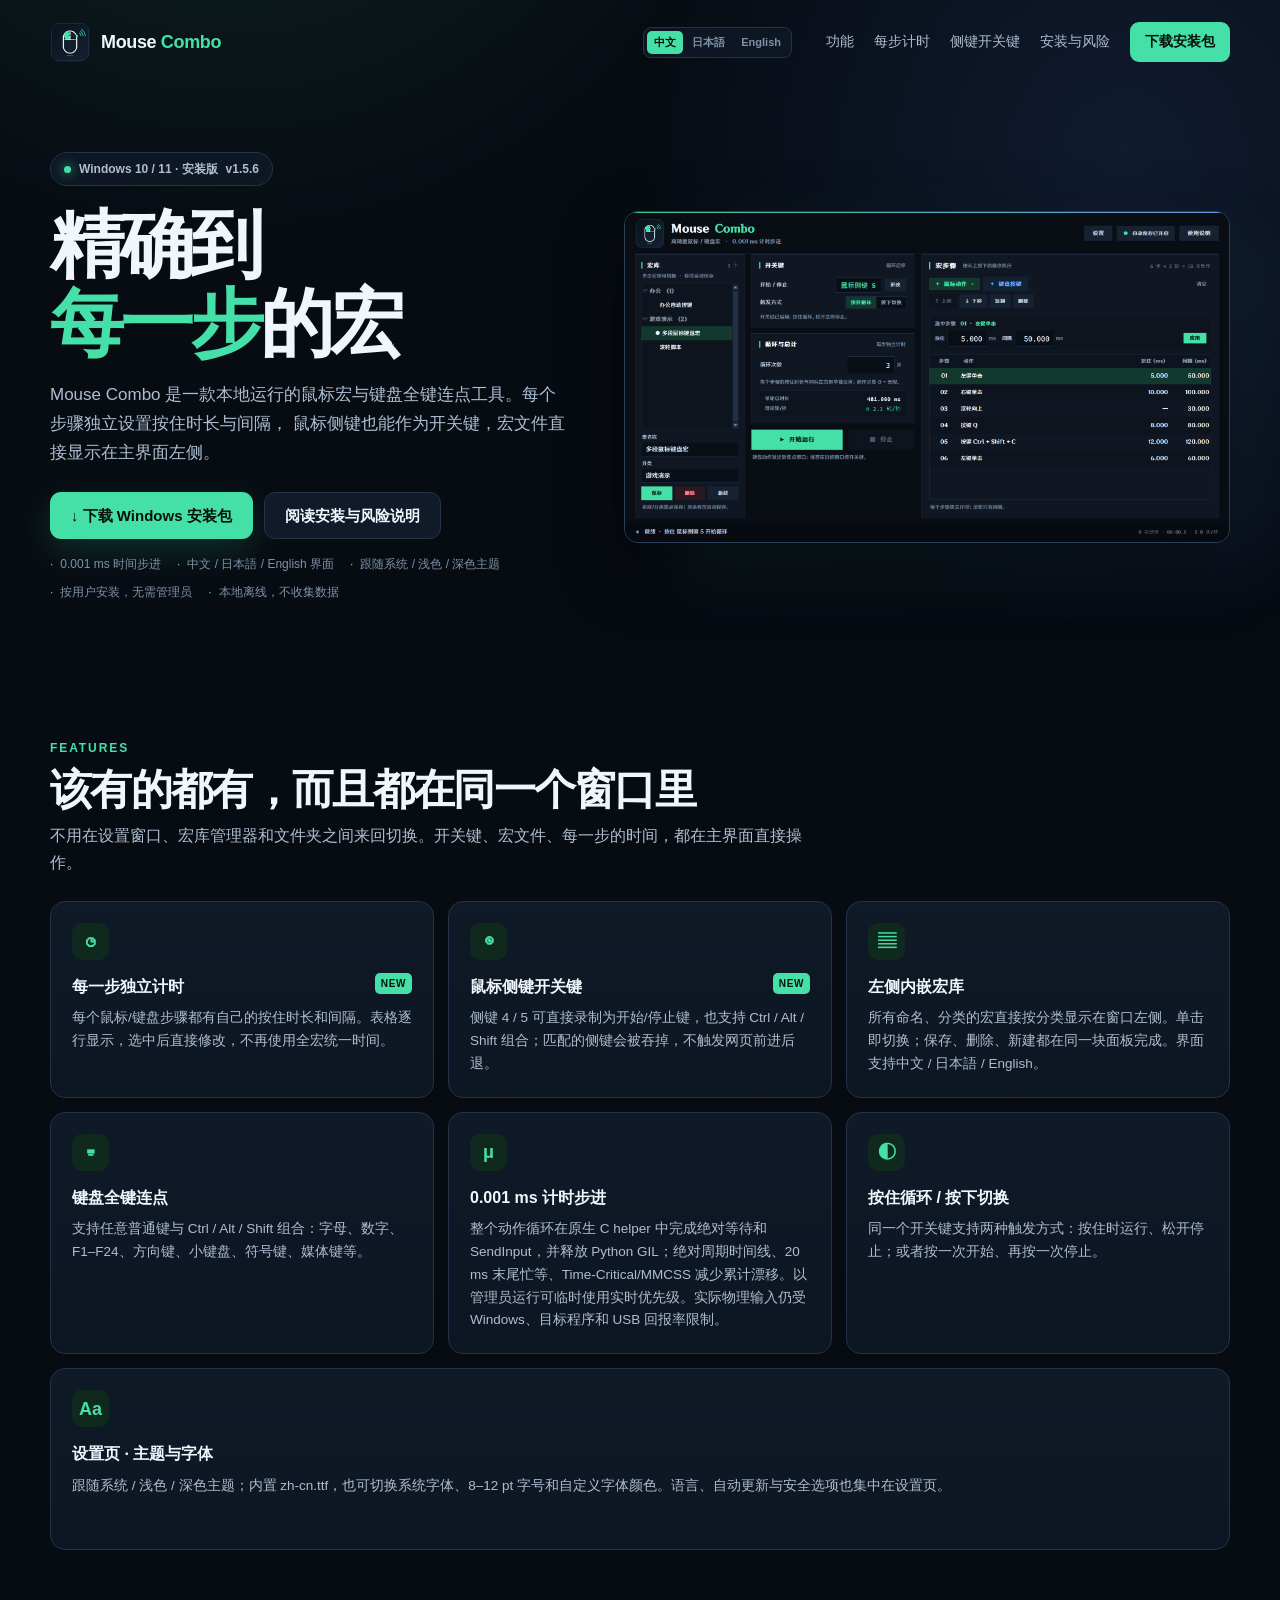
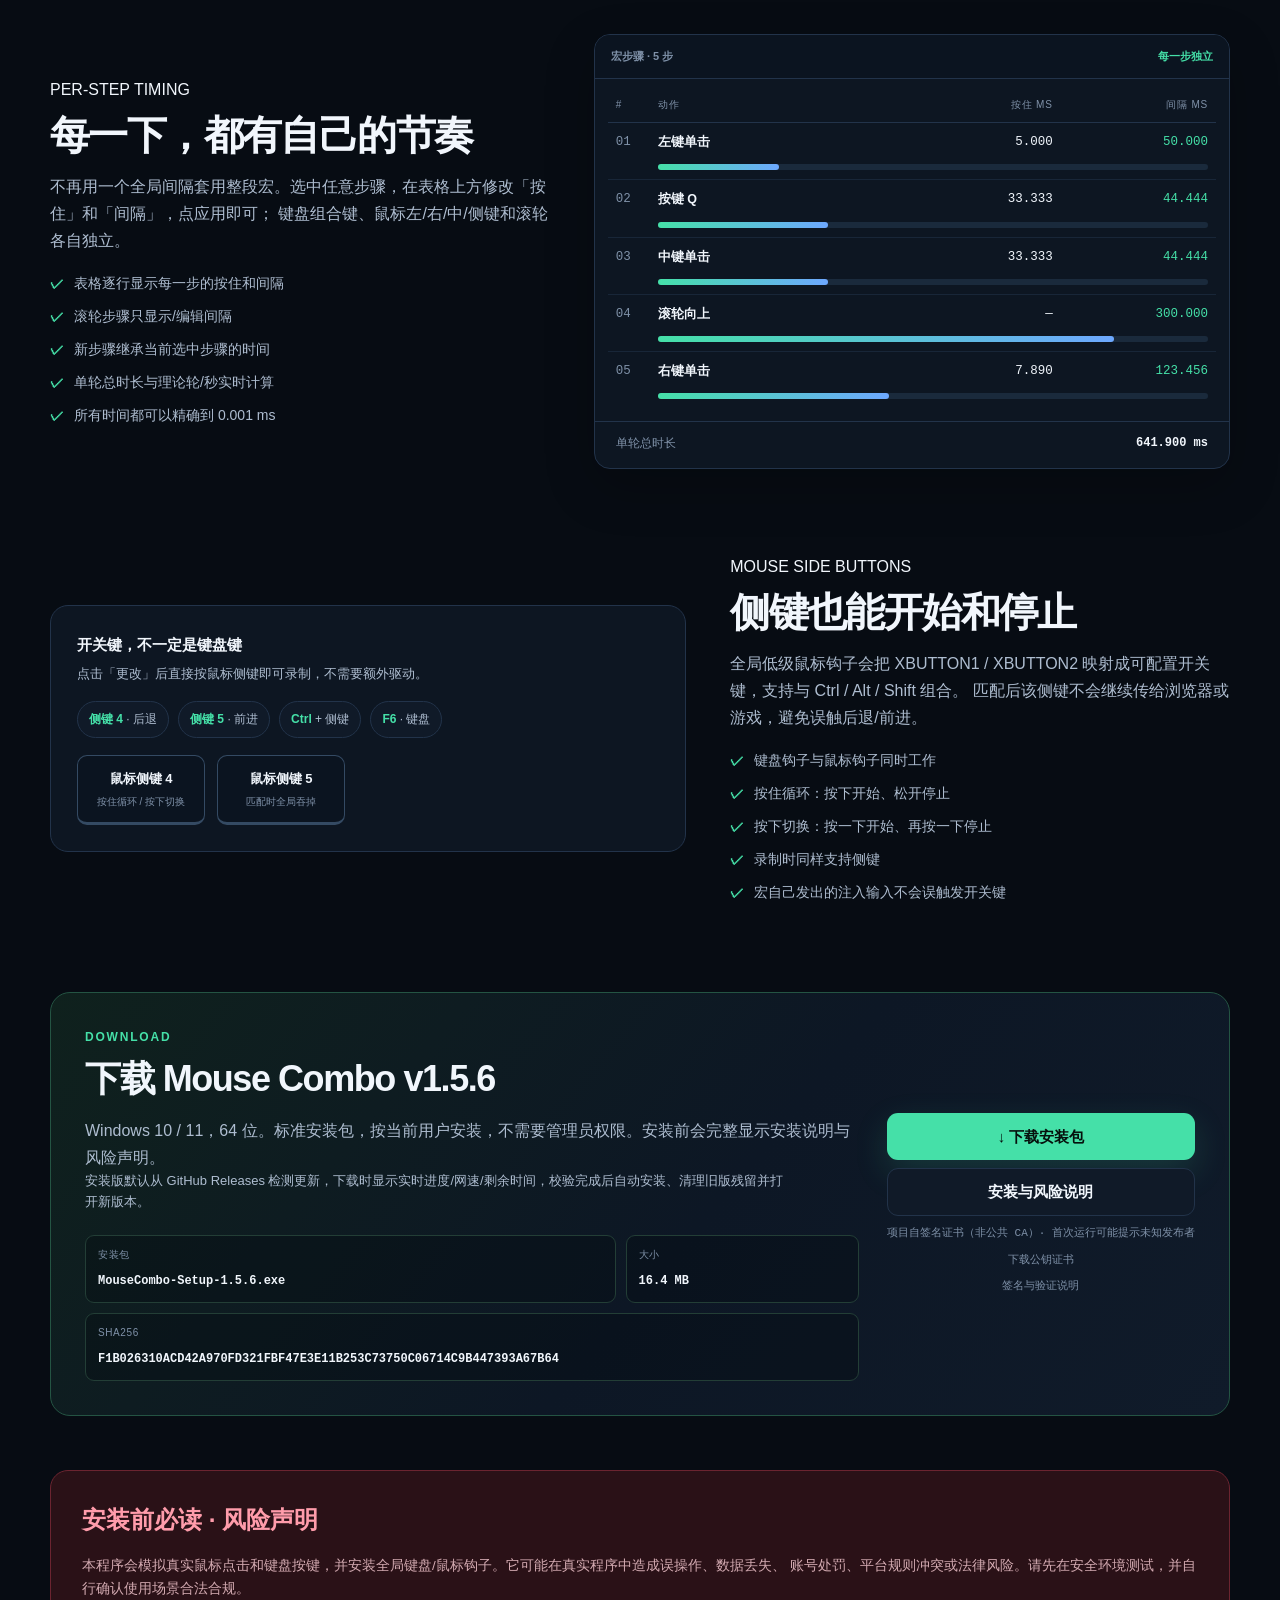
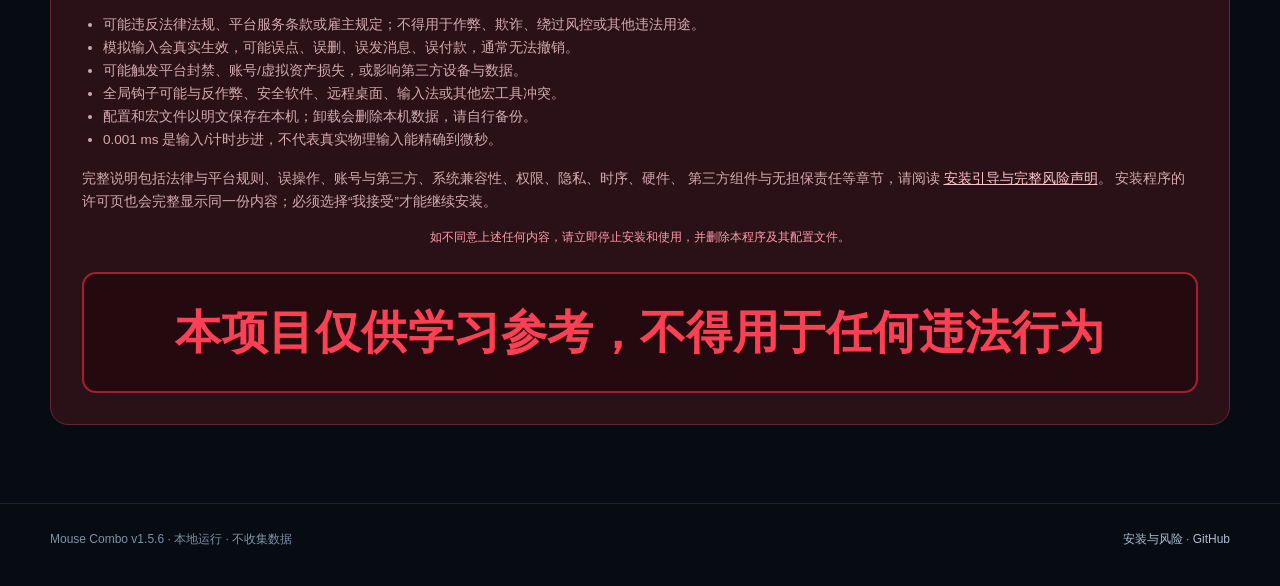
==== commit b0b2ed29: "Publish Mouse Combo v1.5.6 website" ====
--- a/index.html
+++ b/index.html
@@ -32,14 +32,14 @@
   <main>
     <section class="hero">
       <div>
-        <div class="eyebrow"><i></i> Windows 10 / 11 · 安装版 <span data-release-version>v1.5.5</span></div>
+        <div class="eyebrow"><i></i> Windows 10 / 11 · 安装版 <span data-release-version>v1.5.6</span></div>
         <h1>精确到<br><span>每一步</span>的宏</h1>
         <p class="hero-lead">
           Mouse Combo 是一款本地运行的鼠标宏与键盘全键连点工具。每个步骤独立设置按住时长与间隔，
           鼠标侧键也能作为开关键，宏文件直接显示在主界面左侧。
         </p>
         <div class="hero-actions">
-          <a class="btn btn-primary" href="downloads/MouseCombo-Setup-1.5.5.exe" download data-download>
+          <a class="btn btn-primary" href="downloads/MouseCombo-Setup-1.5.6.exe" download data-download>
             ↓ 下载 Windows 安装包
           </a>
           <a class="btn btn-ghost" href="guide.html">阅读安装与风险说明</a>
@@ -167,17 +167,17 @@
     <section class="download" id="download">
       <div>
         <div class="kicker" style="color:var(--accent);font-size:12px;letter-spacing:.15em;font-weight:800">DOWNLOAD</div>
-        <h2>下载 Mouse Combo <span data-release-version>v1.5.5</span></h2>
+        <h2>下载 Mouse Combo <span data-release-version>v1.5.6</span></h2>
         <p>Windows 10 / 11，64 位。标准安装包，按当前用户安装，不需要管理员权限。安装前会完整显示安装说明与风险声明。</p>
-        <p class="update-note">安装版默认从 GitHub Releases 检测新版本并静默更新；可在右上角版本菜单关闭。</p>
+        <p class="update-note">安装版默认从 GitHub Releases 检测更新，下载时显示实时进度/网速/剩余时间，校验完成后自动安装、清理旧版残留并打开新版本。</p>
         <div class="release-grid">
-          <div><span>安装包</span><strong>MouseCombo-Setup-1.5.5.exe</strong></div>
-          <div><span>大小</span><strong data-release-size>20.4 MB</strong></div>
-          <div><span>SHA256</span><strong data-release-hash>1C01329D7F0DB3F8A8EFC41C65BAD201949831AC810039F96C19AB129C348272</strong></div>
+          <div><span>安装包</span><strong>MouseCombo-Setup-1.5.6.exe</strong></div>
+          <div><span>大小</span><strong data-release-size>16.4 MB</strong></div>
+          <div><span>SHA256</span><strong data-release-hash>F1B026310ACD42A970FD321FBF47E3E11B253C73750C06714C9B447393A67B64</strong></div>
         </div>
       </div>
       <div class="download-actions">
-        <a class="btn btn-primary" href="downloads/MouseCombo-Setup-1.5.5.exe" download data-download>↓ 下载安装包</a>
+        <a class="btn btn-primary" href="downloads/MouseCombo-Setup-1.5.6.exe" download data-download>↓ 下载安装包</a>
         <a class="btn btn-ghost" href="guide.html">安装与风险说明</a>
         <span class="download-meta">项目自签名证书（非公共 CA）· 首次运行可能提示未知发布者</span>
         <a class="download-meta" href="downloads/MouseCombo-CodeSigning.cer">下载公钥证书</a>
@@ -212,7 +212,7 @@
 
   <footer class="site-footer">
     <div class="inner">
-      <span>Mouse Combo v1.5.5 · 本地运行 · 不收集数据</span>
+      <span>Mouse Combo v1.5.6 · 本地运行 · 不收集数据</span>
       <span><a href="guide.html">安装与风险</a> · <a href="https://github.com/hutao48/mouse-combo" target="_blank" rel="noopener">GitHub</a></span>
     </div>
   </footer>
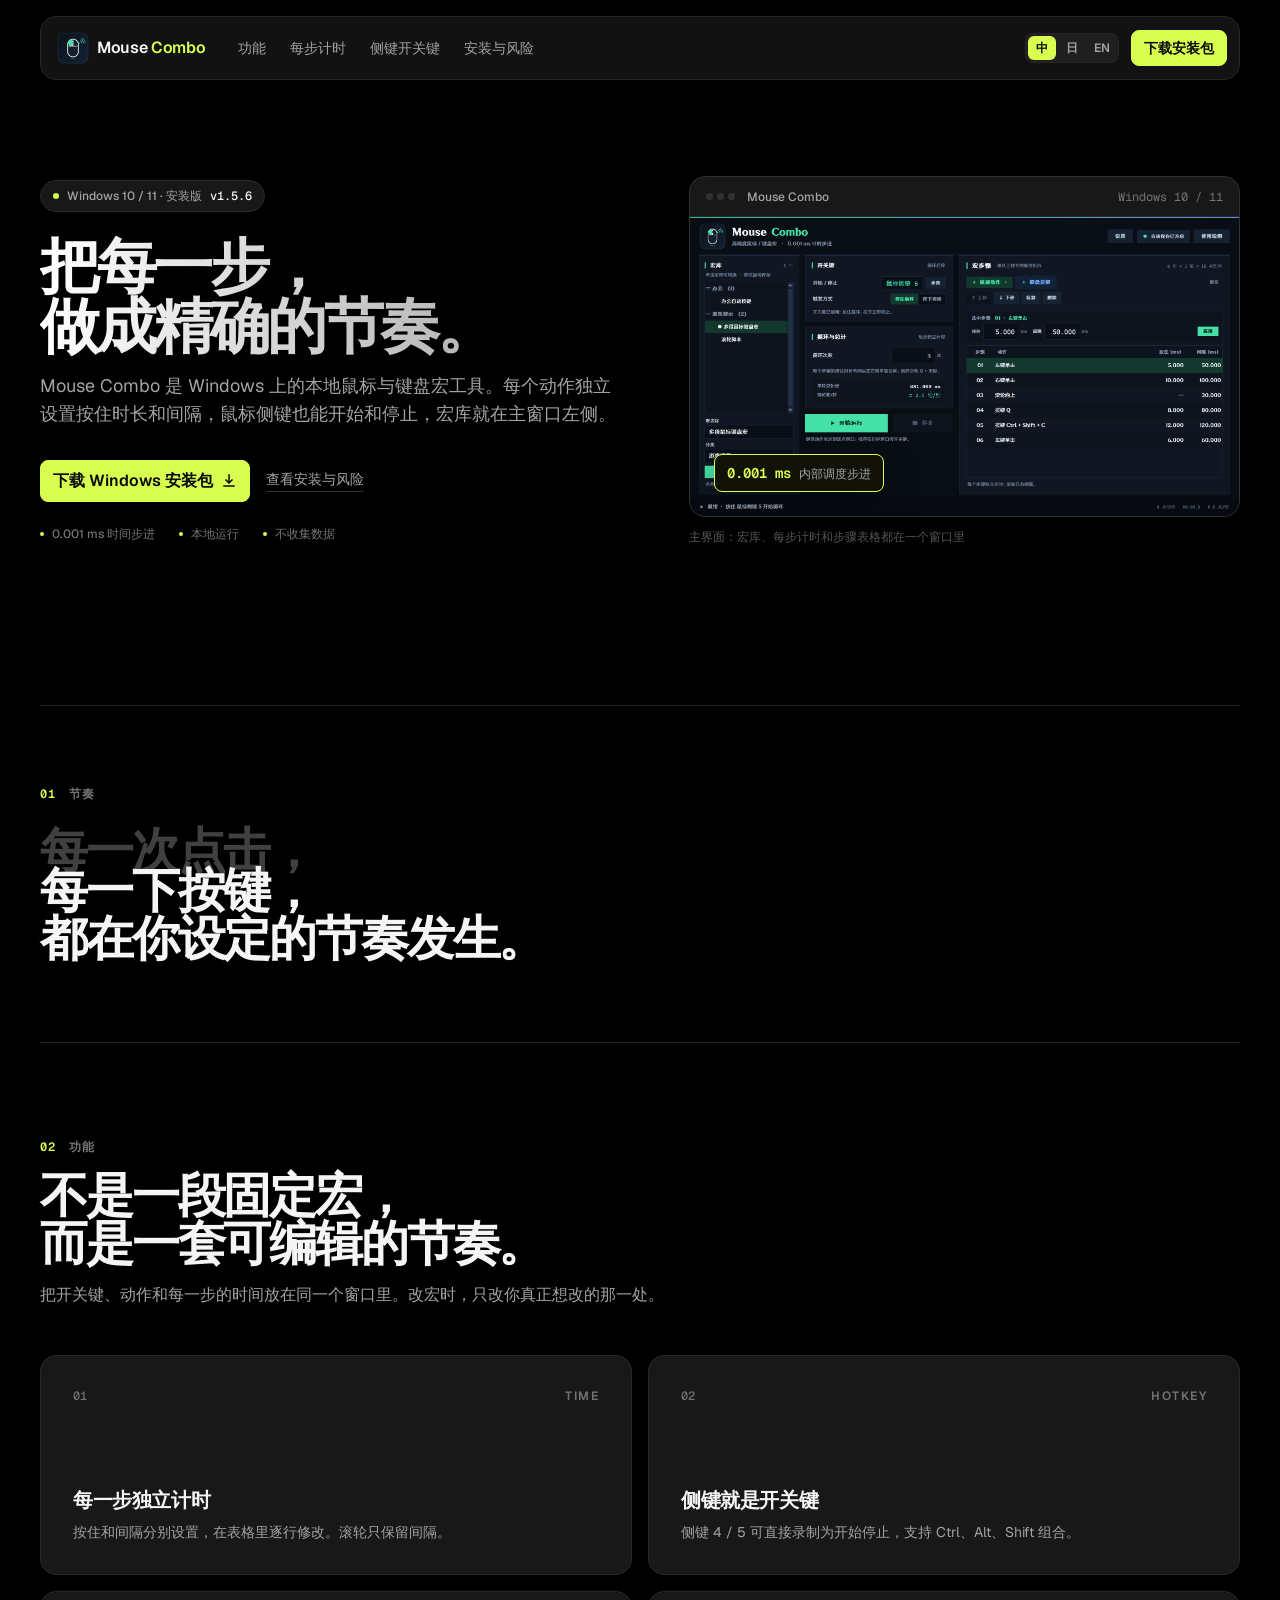
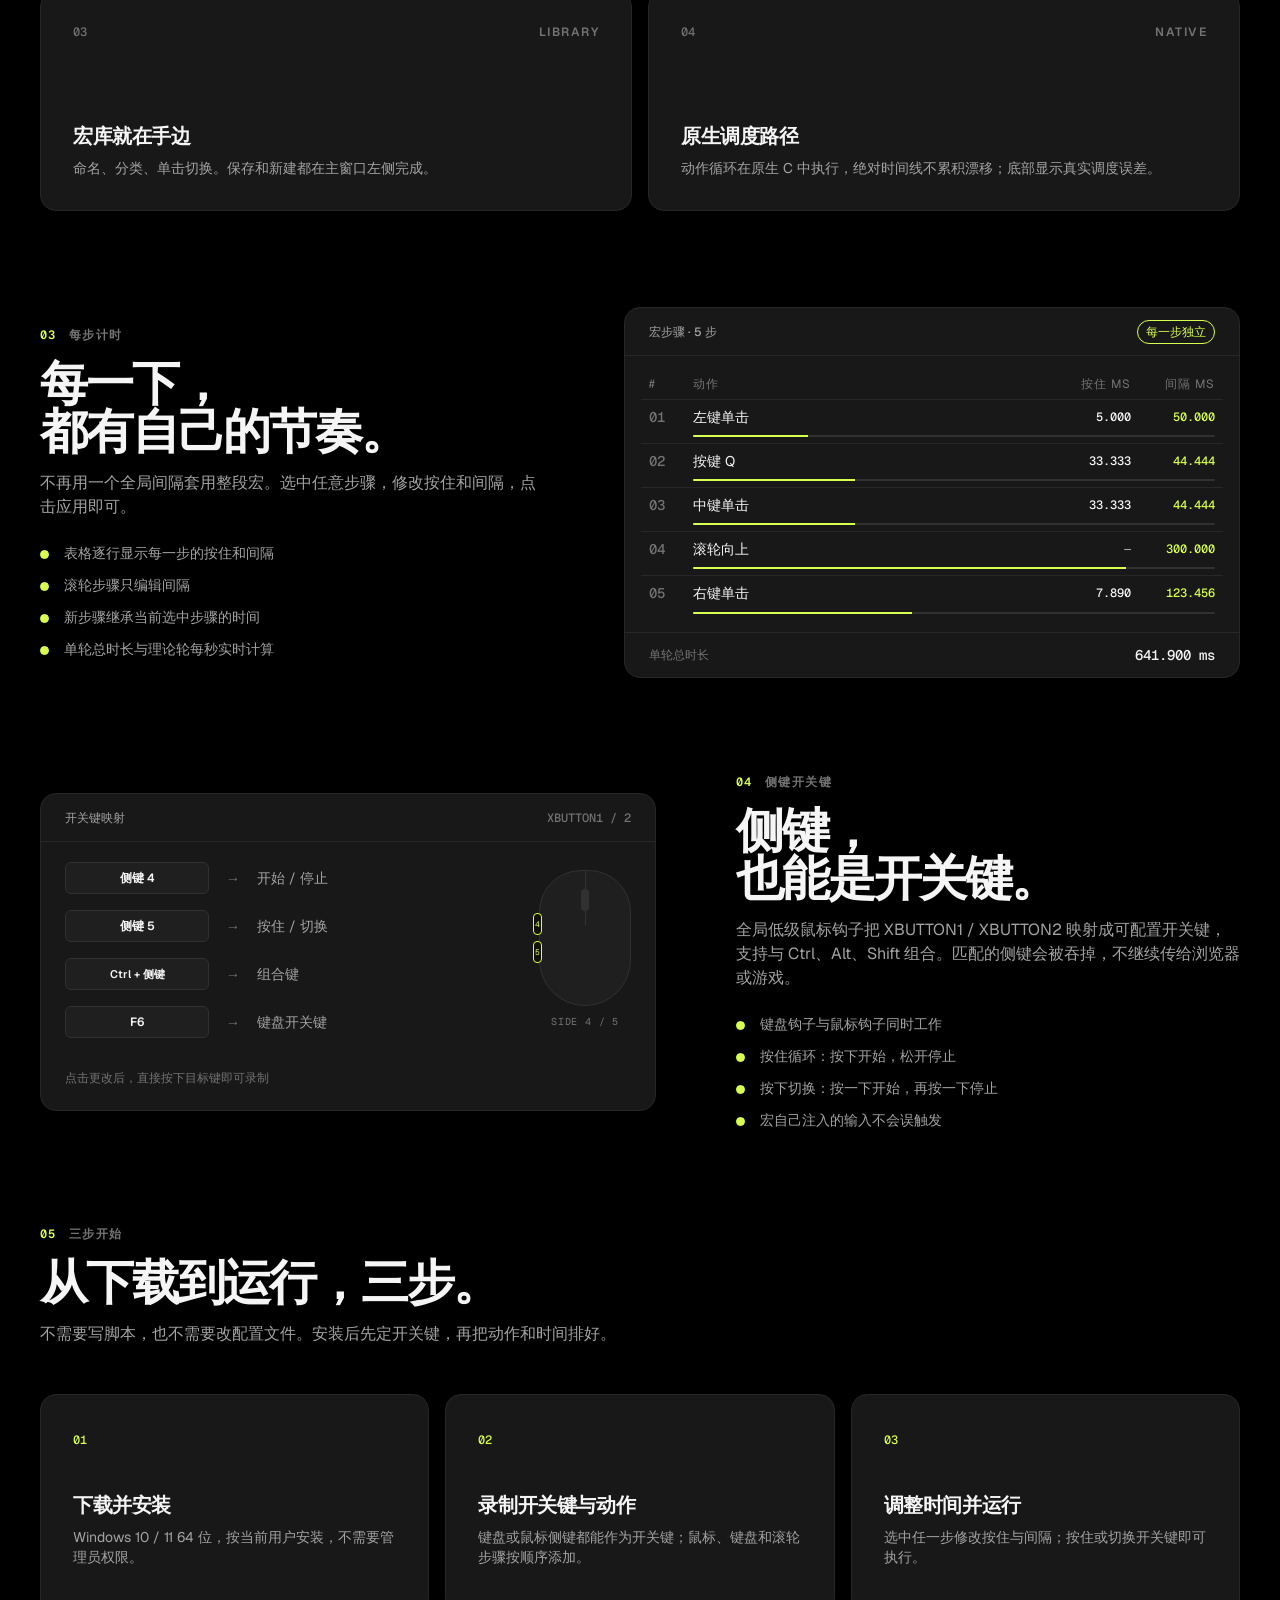
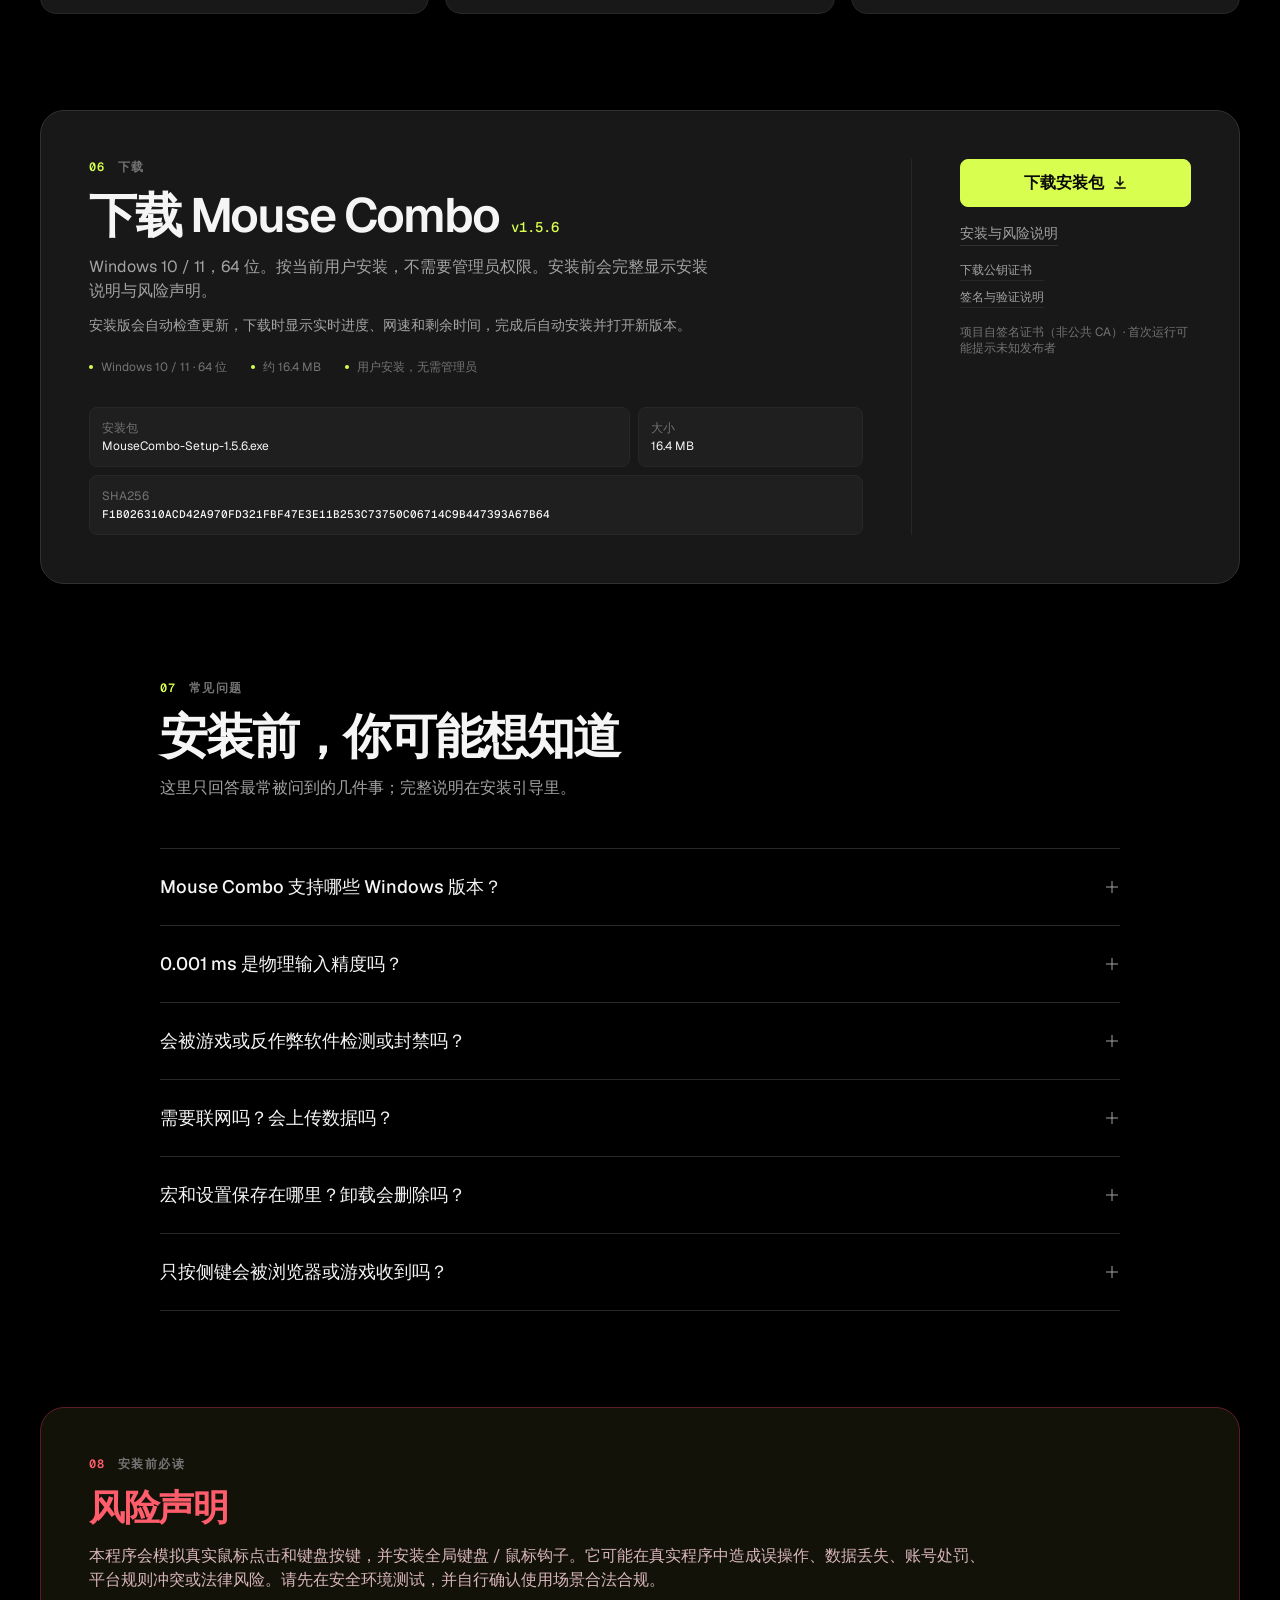
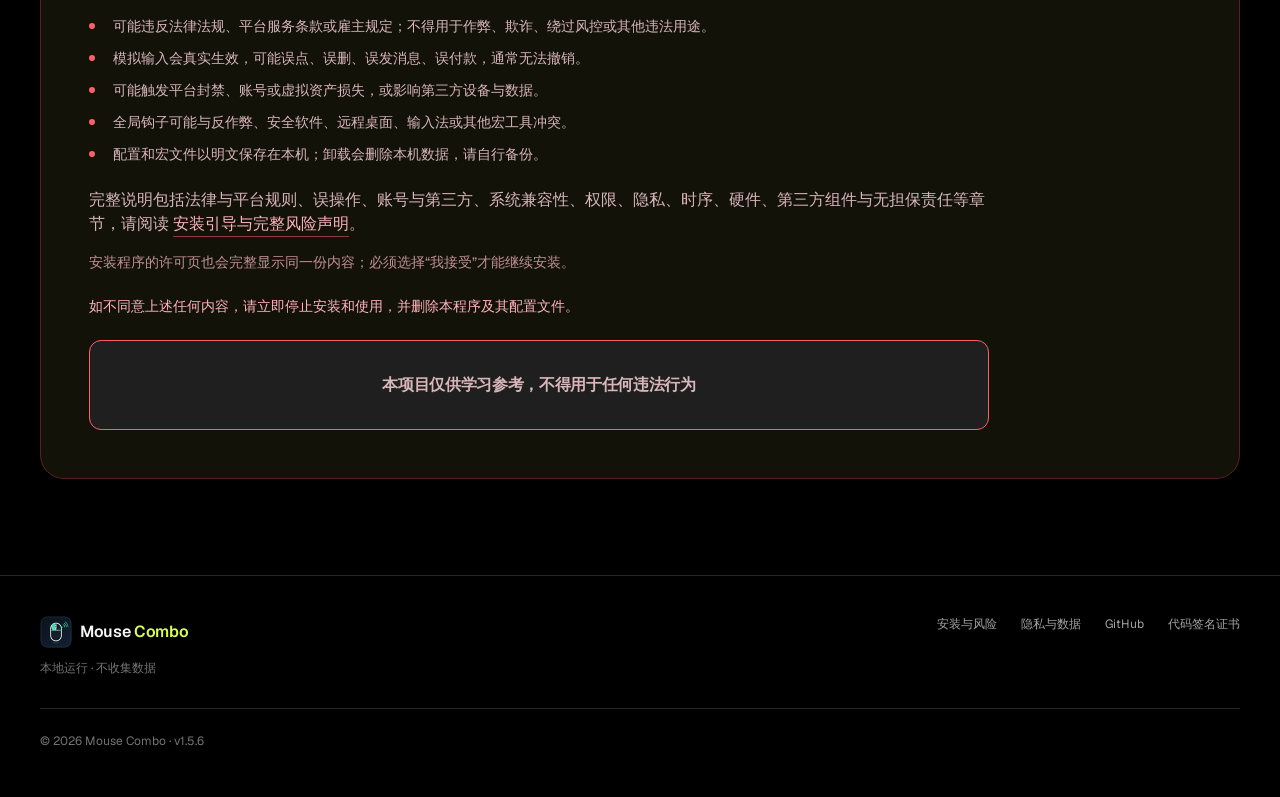
==== commit 8ad1959f: "Publish Mouse Combo v1.5.6 website" ====
--- a/index.html
+++ b/index.html
@@ -3,217 +3,401 @@
 <head>
   <meta charset="utf-8">
   <meta name="viewport" content="width=device-width, initial-scale=1">
-  <meta name="theme-color" content="#070c13">
-  <meta name="description" content="Mouse Combo 高精度鼠标 / 键盘宏：每一步独立计时、鼠标侧键开关键、内嵌宏库、0.001 ms 时间步进。Windows 安装包下载。">
-  <title>Mouse Combo · 高精度鼠标 / 键盘宏</title>
+  <meta name="theme-color" content="#000000">
+  <meta name="description" content="Mouse Combo 是 Windows 上的本地鼠标与键盘宏工具。每一步独立计时，侧键可作开关键，宏库内嵌在主窗口。下载安装包。">
+  <meta property="og:title" content="Mouse Combo · 精确到每一步的鼠标与键盘宏">
+  <meta property="og:description" content="每一步独立计时，侧键可作开关键，宏库就在主窗口。Windows 本地运行，不收集数据。">
+  <meta property="og:type" content="website">
+  <meta property="og:url" content="https://hutao48.github.io/mouse-combo/">
+  <meta property="og:image" content="https://hutao48.github.io/mouse-combo/assets/main_populated.png">
+  <meta name="twitter:card" content="summary_large_image">
+  <title>Mouse Combo · 精确到每一步的鼠标与键盘宏</title>
   <link rel="icon" href="assets/mousecombo_32.png">
+  <link rel="icon" sizes="64x64" href="assets/mousecombo_64.png">
+  <link rel="apple-touch-icon" href="assets/mousecombo_256.png">
+  <link rel="canonical" href="https://hutao48.github.io/mouse-combo/">
+  <link rel="preload" href="assets/fonts/geist-latin.woff2" as="font" type="font/woff2" crossorigin>
+  <script>document.documentElement.classList.add("js");</script>
   <link rel="stylesheet" href="styles.css">
 </head>
 <body>
-  <header class="site-header">
-    <a class="brand" href="./">
-      <img src="assets/mousecombo_64.png" alt="Mouse Combo 图标">
-      <strong>Mouse <span>Combo</span></strong>
-    </a>
-    <div class="lang-switch" aria-label="Language / 言語">
-      <button type="button" data-lang="zh" class="active">中文</button>
-      <button type="button" data-lang="ja">日本語</button>
-      <button type="button" data-lang="en">English</button>
+  <a class="skip-link" href="#main">跳到主要内容</a>
+
+  <header class="site-header" data-header>
+    <div class="nav-shell">
+      <a class="brand" href="./" aria-label="Mouse Combo 首页">
+        <img src="assets/mousecombo_64.png" alt="Mouse Combo 图标" width="32" height="32">
+        <span>Mouse <em>Combo</em></span>
+      </a>
+
+      <nav class="nav-links" aria-label="主导航">
+        <a href="#features" data-i18n="nav.features">功能</a>
+        <a href="#timing" data-i18n="nav.timing">每步计时</a>
+        <a href="#side-buttons" data-i18n="nav.side">侧键开关键</a>
+        <a href="guide.html" data-i18n="nav.guide">安装与风险</a>
+      </nav>
+
+      <div class="nav-actions">
+        <div class="lang-switch" role="group" aria-label="Language / 言語">
+          <button type="button" data-lang="zh" class="is-active" aria-pressed="true">中</button>
+          <button type="button" data-lang="ja" aria-pressed="false">日</button>
+          <button type="button" data-lang="en" aria-pressed="false">EN</button>
+        </div>
+        <a class="btn btn-primary btn-small nav-cta" href="#download" data-i18n="nav.download">下载安装包</a>
+        <button class="menu-toggle" type="button" aria-label="菜单" aria-expanded="false" aria-controls="mobile-menu" data-menu-toggle>
+          <span></span><span></span>
+        </button>
+      </div>
     </div>
-    <nav class="site-nav" aria-label="主导航">
-      <a href="#features">功能</a>
-      <a href="#timing">每步计时</a>
-      <a href="#hotkeys">侧键开关键</a>
-      <a href="guide.html">安装与风险</a>
-      <a class="nav-download" href="#download">下载安装包</a>
-    </nav>
+
+    <div class="mobile-menu" id="mobile-menu" data-mobile-menu aria-hidden="true">
+      <nav class="mobile-menu-links" aria-label="移动导航">
+        <a href="#features" style="--i:0" data-i18n="nav.features">功能</a>
+        <a href="#timing" style="--i:1" data-i18n="nav.timing">每步计时</a>
+        <a href="#side-buttons" style="--i:2" data-i18n="nav.side">侧键开关键</a>
+        <a href="guide.html" style="--i:3" data-i18n="nav.guide">安装与风险</a>
+        <a href="#download" style="--i:4" data-i18n="nav.download">下载安装包</a>
+      </nav>
+      <div class="mobile-menu-footer">
+        <div class="lang-switch" role="group" aria-label="Language / 言語">
+          <button type="button" data-lang="zh" class="is-active" aria-pressed="true">中</button>
+          <button type="button" data-lang="ja" aria-pressed="false">日</button>
+          <button type="button" data-lang="en" aria-pressed="false">EN</button>
+        </div>
+        <p data-i18n="nav.menuNote">Windows 10 / 11 · 本地运行 · 不收集数据</p>
+      </div>
+    </div>
   </header>
 
-  <main>
+  <main id="main">
     <section class="hero">
-      <div>
-        <div class="eyebrow"><i></i> Windows 10 / 11 · 安装版 <span data-release-version>v1.5.6</span></div>
-        <h1>精确到<br><span>每一步</span>的宏</h1>
-        <p class="hero-lead">
-          Mouse Combo 是一款本地运行的鼠标宏与键盘全键连点工具。每个步骤独立设置按住时长与间隔，
-          鼠标侧键也能作为开关键，宏文件直接显示在主界面左侧。
-        </p>
+      <div class="hero-copy">
+        <div class="eyebrow">
+          <span class="status-dot"></span>
+          <span data-i18n="hero.platform">Windows 10 / 11 · 安装版</span>
+          <span class="version" data-release-version>v1.5.6</span>
+        </div>
+        <h1 class="display" data-i18n-html="hero.title">把每一步，<br>做成精确的节奏。</h1>
+        <p class="lead" data-i18n="hero.lead">Mouse Combo 是 Windows 上的本地鼠标与键盘宏工具。每个动作独立设置按住时长和间隔，鼠标侧键也能开始和停止，宏库就在主窗口左侧。</p>
         <div class="hero-actions">
           <a class="btn btn-primary" href="downloads/MouseCombo-Setup-1.5.6.exe" download data-download>
-            ↓ 下载 Windows 安装包
+            <span data-i18n="hero.cta">下载 Windows 安装包</span>
+            <svg viewBox="0 0 16 16" aria-hidden="true"><path d="M8 2v8m0 0 3-3m-3 3L5 7M3 13h10" /></svg>
           </a>
-          <a class="btn btn-ghost" href="guide.html">阅读安装与风险说明</a>
-        </div>
-        <div class="hero-meta">
-          <span>0.001 ms 时间步进</span>
-          <span>中文 / 日本語 / English 界面</span>
-          <span>跟随系统 / 浅色 / 深色主题</span>
-          <span>按用户安装，无需管理员</span>
-          <span>本地离线，不收集数据</span>
-        </div>
-      </div>
-      <div class="hero-shot">
-        <img src="assets/main_populated.png" alt="Mouse Combo 主界面：左侧宏库、每步独立计时和宏步骤表格">
-      </div>
-    </section>
-
-    <section id="features">
+          <a class="text-link" href="guide.html" data-i18n="hero.secondary">查看安装与风险</a>
+        </div>
+        <div class="hero-proof" aria-label="产品特点">
+          <span><i></i><span data-i18n="hero.proof1">0.001 ms 时间步进</span></span>
+          <span><i></i><span data-i18n="hero.proof2">本地运行</span></span>
+          <span><i></i><span data-i18n="hero.proof3">不收集数据</span></span>
+        </div>
+      </div>
+
+      <div class="hero-visual" data-reveal>
+        <div class="product-frame">
+          <div class="frame-bar">
+            <span class="frame-dots" aria-hidden="true"><i></i><i></i><i></i></span>
+            <span class="frame-title">Mouse Combo</span>
+            <span class="frame-meta">Windows 10 / 11</span>
+          </div>
+          <img src="assets/main_populated.png" width="1978" height="1079" data-app-shot alt="Mouse Combo 主界面：左侧宏库、每步独立计时和宏步骤表格" data-i18n-alt="app.alt" fetchpriority="high">
+          <div class="frame-badge">
+            <span class="mono">0.001 ms</span>
+            <span data-i18n="hero.badge">内部调度步进</span>
+          </div>
+        </div>
+        <p class="frame-caption" data-i18n="app.caption">主界面：宏库、每步计时和步骤表格都在一个窗口里</p>
+      </div>
+    </section>
+
+    <section class="manifesto" aria-labelledby="manifesto-title">
+      <div class="section-index"><span>01</span><span data-i18n="tagline.kicker">节奏</span></div>
+      <h2 id="manifesto-title" class="tagline" data-tagline>
+        <span class="tagline-line" data-tagline-line data-i18n="tagline.1">每一次点击，</span>
+        <span class="tagline-line" data-tagline-line data-i18n="tagline.2">每一下按键，</span>
+        <span class="tagline-line" data-tagline-line data-i18n="tagline.3">都在你设定的节奏发生。</span>
+      </h2>
+    </section>
+
+    <section id="features" class="section">
       <div class="section-head">
-        <div class="kicker">FEATURES</div>
-        <h2>该有的都有，而且都在同一个窗口里</h2>
-        <p>不用在设置窗口、宏库管理器和文件夹之间来回切换。开关键、宏文件、每一步的时间，都在主界面直接操作。</p>
-      </div>
-      <div class="features">
-        <article class="feature">
-          <div class="feature-icon">◷</div>
-          <h3>每一步独立计时 <span class="new">NEW</span></h3>
-          <p>每个鼠标/键盘步骤都有自己的按住时长和间隔。表格逐行显示，选中后直接修改，不再使用全宏统一时间。</p>
-        </article>
-        <article class="feature">
-          <div class="feature-icon">◉</div>
-          <h3>鼠标侧键开关键 <span class="new">NEW</span></h3>
-          <p>侧键 4 / 5 可直接录制为开始/停止键，也支持 Ctrl / Alt / Shift 组合；匹配的侧键会被吞掉，不触发网页前进后退。</p>
-        </article>
-        <article class="feature">
-          <div class="feature-icon">▤</div>
-          <h3>左侧内嵌宏库</h3>
-          <p>所有命名、分类的宏直接按分类显示在窗口左侧。单击即切换；保存、删除、新建都在同一块面板完成。界面支持中文 / 日本語 / English。</p>
-        </article>
-        <article class="feature">
-          <div class="feature-icon">⌨</div>
-          <h3>键盘全键连点</h3>
-          <p>支持任意普通键与 Ctrl / Alt / Shift 组合：字母、数字、F1–F24、方向键、小键盘、符号键、媒体键等。</p>
-        </article>
-        <article class="feature">
-          <div class="feature-icon">μ</div>
-          <h3>0.001 ms 计时步进</h3>
-          <p>整个动作循环在原生 C helper 中完成绝对等待和 SendInput，并释放 Python GIL；绝对周期时间线、20 ms 末尾忙等、Time-Critical/MMCSS 减少累计漂移。以管理员运行可临时使用实时优先级。实际物理输入仍受 Windows、目标程序和 USB 回报率限制。</p>
-        </article>
-        <article class="feature">
-          <div class="feature-icon">◐</div>
-          <h3>按住循环 / 按下切换</h3>
-          <p>同一个开关键支持两种触发方式：按住时运行、松开停止；或者按一次开始、再按一次停止。</p>
-        </article>
-        <article class="feature feature-wide">
-          <div class="feature-icon">Aa</div>
-          <h3>设置页 · 主题与字体</h3>
-          <p>跟随系统 / 浅色 / 深色主题；内置 zh-cn.ttf，也可切换系统字体、8–12 pt 字号和自定义字体颜色。语言、自动更新与安全选项也集中在设置页。</p>
-        </article>
-      </div>
-    </section>
-
-    <section class="split" id="timing">
-      <div>
-        <div class="kicker">PER-STEP TIMING</div>
-        <h2>每一下，都有自己的节奏</h2>
-        <p>
-          不再用一个全局间隔套用整段宏。选中任意步骤，在表格上方修改「按住」和「间隔」，点应用即可；
-          键盘组合键、鼠标左/右/中/侧键和滚轮各自独立。
-        </p>
-        <ul class="checklist">
-          <li>表格逐行显示每一步的按住和间隔</li>
-          <li>滚轮步骤只显示/编辑间隔</li>
-          <li>新步骤继承当前选中步骤的时间</li>
-          <li>单轮总时长与理论轮/秒实时计算</li>
-          <li>所有时间都可以精确到 0.001 ms</li>
+        <div class="section-index"><span>02</span><span data-i18n="nav.features">功能</span></div>
+        <h2 data-i18n-html="why.title">不是一段固定宏，<br>而是一套可编辑的节奏。</h2>
+        <p data-i18n="why.lead">把开关键、动作和每一步的时间放在同一个窗口里。改宏时，只改你真正想改的那一处。</p>
+      </div>
+
+      <div class="benefit-grid">
+        <article class="benefit-card" data-reveal>
+          <div class="card-top"><span class="mono">01</span><span class="card-tag">TIME</span></div>
+          <h3 data-i18n="benefit1.title">每一步独立计时</h3>
+          <p data-i18n="benefit1.body">按住和间隔分别设置，在表格里逐行修改。滚轮只保留间隔。</p>
+        </article>
+        <article class="benefit-card" data-reveal style="--delay:80ms">
+          <div class="card-top"><span class="mono">02</span><span class="card-tag">HOTKEY</span></div>
+          <h3 data-i18n="benefit2.title">侧键就是开关键</h3>
+          <p data-i18n="benefit2.body">侧键 4 / 5 可直接录制为开始停止，支持 Ctrl、Alt、Shift 组合。</p>
+        </article>
+        <article class="benefit-card" data-reveal style="--delay:160ms">
+          <div class="card-top"><span class="mono">03</span><span class="card-tag">LIBRARY</span></div>
+          <h3 data-i18n="benefit3.title">宏库就在手边</h3>
+          <p data-i18n="benefit3.body">命名、分类、单击切换。保存和新建都在主窗口左侧完成。</p>
+        </article>
+        <article class="benefit-card" data-reveal style="--delay:240ms">
+          <div class="card-top"><span class="mono">04</span><span class="card-tag">NATIVE</span></div>
+          <h3 data-i18n="benefit4.title">原生调度路径</h3>
+          <p data-i18n="benefit4.body">动作循环在原生 C 中执行，绝对时间线不累积漂移；底部显示真实调度误差。</p>
+        </article>
+      </div>
+    </section>
+
+    <section id="timing" class="feature-split section">
+      <div class="feature-copy">
+        <div class="section-index"><span>03</span><span data-i18n="timing.kicker">每步计时</span></div>
+        <h2 data-i18n-html="timing.title">每一下，<br>都有自己的节奏。</h2>
+        <p data-i18n="timing.lead">不再用一个全局间隔套用整段宏。选中任意步骤，修改按住和间隔，点击应用即可。</p>
+        <ul class="check-list">
+          <li data-i18n="timing.li1">表格逐行显示每一步的按住和间隔</li>
+          <li data-i18n="timing.li2">滚轮步骤只编辑间隔</li>
+          <li data-i18n="timing.li3">新步骤继承当前选中步骤的时间</li>
+          <li data-i18n="timing.li4">单轮总时长与理论轮每秒实时计算</li>
         </ul>
       </div>
-      <div class="demo-panel" aria-label="每步独立计时示意">
-        <div class="demo-top"><span>宏步骤 · 5 步</span><strong>每一步独立</strong></div>
-        <div class="step-table">
-          <div class="step-row head"><span>#</span><span>动作</span><span style="text-align:right">按住 ms</span><span style="text-align:right">间隔 ms</span></div>
-          <div class="step-row"><span class="num">01</span><span class="action">左键单击</span><span class="time">5.000</span><span class="time hot">50.000</span><div class="lane" style="grid-column:2 / 5"><i style="width:22%"></i></div></div>
-          <div class="step-row"><span class="num">02</span><span class="action">按键 Q</span><span class="time">33.333</span><span class="time hot">44.444</span><div class="lane" style="grid-column:2 / 5"><i style="width:31%"></i></div></div>
-          <div class="step-row"><span class="num">03</span><span class="action">中键单击</span><span class="time">33.333</span><span class="time hot">44.444</span><div class="lane" style="grid-column:2 / 5"><i style="width:31%"></i></div></div>
-          <div class="step-row"><span class="num">04</span><span class="action">滚轮向上</span><span class="time">—</span><span class="time hot">300.000</span><div class="lane" style="grid-column:2 / 5"><i style="width:83%"></i></div></div>
-          <div class="step-row"><span class="num">05</span><span class="action">右键单击</span><span class="time">7.890</span><span class="time hot">123.456</span><div class="lane" style="grid-column:2 / 5"><i style="width:42%"></i></div></div>
-        </div>
-        <div class="demo-total"><span>单轮总时长</span><strong>641.900 ms</strong></div>
-      </div>
-    </section>
-
-    <section class="split" id="hotkeys" style="grid-template-columns:1.12fr .88fr">
-      <div class="mouse-visual">
-        <h3>开关键，不一定是键盘键</h3>
-        <p>点击「更改」后直接按鼠标侧键即可录制，不需要额外驱动。</p>
-        <div class="hook-row">
-          <span class="pill"><strong>侧键 4</strong> · 后退</span>
-          <span class="pill"><strong>侧键 5</strong> · 前进</span>
-          <span class="pill"><strong>Ctrl</strong> + 侧键</span>
-          <span class="pill"><strong>F6</strong> · 键盘</span>
-        </div>
-        <div class="side-keys">
-          <div class="keycap">鼠标侧键 4<small>按住循环 / 按下切换</small></div>
-          <div class="keycap">鼠标侧键 5<small>匹配时全局吞掉</small></div>
-        </div>
-      </div>
-      <div>
-        <div class="kicker">MOUSE SIDE BUTTONS</div>
-        <h2>侧键也能开始和停止</h2>
-        <p>
-          全局低级鼠标钩子会把 XBUTTON1 / XBUTTON2 映射成可配置开关键，支持与 Ctrl / Alt / Shift 组合。
-          匹配后该侧键不会继续传给浏览器或游戏，避免误触后退/前进。
-        </p>
-        <ul class="checklist">
-          <li>键盘钩子与鼠标钩子同时工作</li>
-          <li>按住循环：按下开始、松开停止</li>
-          <li>按下切换：按一下开始、再按一下停止</li>
-          <li>录制时同样支持侧键</li>
-          <li>宏自己发出的注入输入不会误触发开关键</li>
+
+      <div class="timing-panel" data-reveal>
+        <div class="panel-head">
+          <span data-i18n="timing.panel.title">宏步骤 · 5 步</span>
+          <span class="pill pill-accent" data-i18n="timing.panel.badge">每一步独立</span>
+        </div>
+        <div class="step-table" role="table" aria-label="宏步骤计时示例">
+          <div class="step-row step-head" role="row">
+            <span role="columnheader" data-i18n="timing.col.num">#</span>
+            <span role="columnheader" data-i18n="timing.col.action">动作</span>
+            <span role="columnheader" class="right" data-i18n="timing.col.hold">按住 ms</span>
+            <span role="columnheader" class="right" data-i18n="timing.col.interval">间隔 ms</span>
+          </div>
+          <div class="step-row" role="row">
+            <span class="mono faint" role="cell">01</span>
+            <span role="cell" data-i18n="action.left">左键单击</span>
+            <span class="mono right" role="cell">5.000</span>
+            <span class="mono right accent-text" role="cell">50.000</span>
+            <span class="lane" aria-hidden="true"><i style="width:22%"></i></span>
+          </div>
+          <div class="step-row" role="row">
+            <span class="mono faint" role="cell">02</span>
+            <span role="cell" data-i18n="action.q">按键 Q</span>
+            <span class="mono right" role="cell">33.333</span>
+            <span class="mono right accent-text" role="cell">44.444</span>
+            <span class="lane" aria-hidden="true"><i style="width:31%"></i></span>
+          </div>
+          <div class="step-row" role="row">
+            <span class="mono faint" role="cell">03</span>
+            <span role="cell" data-i18n="action.middle">中键单击</span>
+            <span class="mono right" role="cell">33.333</span>
+            <span class="mono right accent-text" role="cell">44.444</span>
+            <span class="lane" aria-hidden="true"><i style="width:31%"></i></span>
+          </div>
+          <div class="step-row" role="row">
+            <span class="mono faint" role="cell">04</span>
+            <span role="cell" data-i18n="action.wheel">滚轮向上</span>
+            <span class="mono right muted-text" role="cell">—</span>
+            <span class="mono right accent-text" role="cell">300.000</span>
+            <span class="lane" aria-hidden="true"><i style="width:83%"></i></span>
+          </div>
+          <div class="step-row" role="row">
+            <span class="mono faint" role="cell">05</span>
+            <span role="cell" data-i18n="action.right">右键单击</span>
+            <span class="mono right" role="cell">7.890</span>
+            <span class="mono right accent-text" role="cell">123.456</span>
+            <span class="lane" aria-hidden="true"><i style="width:42%"></i></span>
+          </div>
+        </div>
+        <div class="panel-foot">
+          <span data-i18n="timing.total">单轮总时长</span>
+          <strong class="mono">641.900 ms</strong>
+        </div>
+      </div>
+    </section>
+
+    <section id="side-buttons" class="feature-split feature-split-reverse section">
+      <div class="hotkey-panel" data-reveal>
+        <div class="panel-head">
+          <span data-i18n="side.panel.title">开关键映射</span>
+          <span class="mono faint">XBUTTON1 / 2</span>
+        </div>
+        <div class="hotkey-map">
+          <div class="hotkey-row">
+            <span class="keycap">侧键 4</span>
+            <span class="map-arrow" aria-hidden="true">→</span>
+            <span data-i18n="side.map1.value">开始 / 停止</span>
+          </div>
+          <div class="hotkey-row">
+            <span class="keycap">侧键 5</span>
+            <span class="map-arrow" aria-hidden="true">→</span>
+            <span data-i18n="side.map2.value">按住 / 切换</span>
+          </div>
+          <div class="hotkey-row">
+            <span class="keycap keycap-wide">Ctrl + 侧键</span>
+            <span class="map-arrow" aria-hidden="true">→</span>
+            <span data-i18n="side.map3.value">组合键</span>
+          </div>
+          <div class="hotkey-row">
+            <span class="keycap">F6</span>
+            <span class="map-arrow" aria-hidden="true">→</span>
+            <span data-i18n="side.map4.value">键盘开关键</span>
+          </div>
+        </div>
+        <p class="panel-note" data-i18n="side.panel.note">点击更改后，直接按下目标键即可录制</p>
+        <div class="mouse-diagram" aria-hidden="true">
+          <div class="mouse-shell">
+            <span class="mouse-side side-4">4</span>
+            <span class="mouse-side side-5">5</span>
+            <span class="mouse-wheel"></span>
+          </div>
+          <span class="mouse-caption">SIDE 4 / 5</span>
+        </div>
+      </div>
+
+      <div class="feature-copy">
+        <div class="section-index"><span>04</span><span data-i18n="side.kicker">侧键开关键</span></div>
+        <h2 data-i18n-html="side.title">侧键，<br>也能是开关键。</h2>
+        <p data-i18n="side.lead">全局低级鼠标钩子把 XBUTTON1 / XBUTTON2 映射成可配置开关键，支持与 Ctrl、Alt、Shift 组合。匹配的侧键会被吞掉，不继续传给浏览器或游戏。</p>
+        <ul class="check-list">
+          <li data-i18n="side.li1">键盘钩子与鼠标钩子同时工作</li>
+          <li data-i18n="side.li2">按住循环：按下开始，松开停止</li>
+          <li data-i18n="side.li3">按下切换：按一下开始，再按一下停止</li>
+          <li data-i18n="side.li4">宏自己注入的输入不会误触发</li>
         </ul>
       </div>
     </section>
 
-    <section class="download" id="download">
-      <div>
-        <div class="kicker" style="color:var(--accent);font-size:12px;letter-spacing:.15em;font-weight:800">DOWNLOAD</div>
-        <h2>下载 Mouse Combo <span data-release-version>v1.5.6</span></h2>
-        <p>Windows 10 / 11，64 位。标准安装包，按当前用户安装，不需要管理员权限。安装前会完整显示安装说明与风险声明。</p>
-        <p class="update-note">安装版默认从 GitHub Releases 检测更新，下载时显示实时进度/网速/剩余时间，校验完成后自动安装、清理旧版残留并打开新版本。</p>
-        <div class="release-grid">
-          <div><span>安装包</span><strong>MouseCombo-Setup-1.5.6.exe</strong></div>
-          <div><span>大小</span><strong data-release-size>16.4 MB</strong></div>
-          <div><span>SHA256</span><strong data-release-hash>F1B026310ACD42A970FD321FBF47E3E11B253C73750C06714C9B447393A67B64</strong></div>
-        </div>
-      </div>
-      <div class="download-actions">
-        <a class="btn btn-primary" href="downloads/MouseCombo-Setup-1.5.6.exe" download data-download>↓ 下载安装包</a>
-        <a class="btn btn-ghost" href="guide.html">安装与风险说明</a>
-        <span class="download-meta">项目自签名证书（非公共 CA）· 首次运行可能提示未知发布者</span>
-        <a class="download-meta" href="downloads/MouseCombo-CodeSigning.cer">下载公钥证书</a>
-        <a class="download-meta" href="guide.html#signing">签名与验证说明</a>
-      </div>
-    </section>
-
-    <section class="risk" id="risk">
-      <h2>安装前必读 · 风险声明</h2>
-      <p>
-        本程序会模拟真实鼠标点击和键盘按键，并安装全局键盘/鼠标钩子。它可能在真实程序中造成误操作、数据丢失、
-        账号处罚、平台规则冲突或法律风险。请先在安全环境测试，并自行确认使用场景合法合规。
-      </p>
-      <ul>
-        <li>可能违反法律法规、平台服务条款或雇主规定；不得用于作弊、欺诈、绕过风控或其他违法用途。</li>
-        <li>模拟输入会真实生效，可能误点、误删、误发消息、误付款，通常无法撤销。</li>
-        <li>可能触发平台封禁、账号/虚拟资产损失，或影响第三方设备与数据。</li>
-        <li>全局钩子可能与反作弊、安全软件、远程桌面、输入法或其他宏工具冲突。</li>
-        <li>配置和宏文件以明文保存在本机；卸载会删除本机数据，请自行备份。</li>
-        <li>0.001 ms 是输入/计时步进，不代表真实物理输入能精确到微秒。</li>
-      </ul>
-      <p>
-        完整说明包括法律与平台规则、误操作、账号与第三方、系统兼容性、权限、隐私、时序、硬件、
-        第三方组件与无担保责任等章节，请阅读
-        <a href="guide.html">安装引导与完整风险声明</a>。
-        安装程序的许可页也会完整显示同一份内容；必须选择“我接受”才能继续安装。
-      </p>
-      <p class="final-caption">如不同意上述任何内容，请立即停止安装和使用，并删除本程序及其配置文件。</p>
-      <div class="final-warning">本项目仅供学习参考，不得用于任何违法行为</div>
+    <section id="how" class="section how-section">
+      <div class="section-head">
+        <div class="section-index"><span>05</span><span data-i18n="how.kicker">三步开始</span></div>
+        <h2 data-i18n="how.title">从下载到运行，三步。</h2>
+        <p data-i18n="how.lead">不需要写脚本，也不需要改配置文件。安装后先定开关键，再把动作和时间排好。</p>
+      </div>
+      <div class="steps">
+        <article class="step-card" data-reveal>
+          <span class="mono step-number">01</span>
+          <h3 data-i18n="how.step1.title">下载并安装</h3>
+          <p data-i18n="how.step1.body">Windows 10 / 11 64 位，按当前用户安装，不需要管理员权限。</p>
+        </article>
+        <article class="step-card" data-reveal style="--delay:80ms">
+          <span class="mono step-number">02</span>
+          <h3 data-i18n="how.step2.title">录制开关键与动作</h3>
+          <p data-i18n="how.step2.body">键盘或鼠标侧键都能作为开关键；鼠标、键盘和滚轮步骤按顺序添加。</p>
+        </article>
+        <article class="step-card" data-reveal style="--delay:160ms">
+          <span class="mono step-number">03</span>
+          <h3 data-i18n="how.step3.title">调整时间并运行</h3>
+          <p data-i18n="how.step3.body">选中任一步修改按住与间隔；按住或切换开关键即可执行。</p>
+        </article>
+      </div>
+    </section>
+
+    <section id="download" class="download-section section">
+      <div class="download-card">
+        <div class="download-main">
+          <div class="section-index"><span>06</span><span data-i18n="download.kicker">下载</span></div>
+          <h2><span data-i18n="download.title">下载 Mouse Combo</span> <span class="version" data-release-version>v1.5.6</span></h2>
+          <p class="lead" data-i18n="download.lead">Windows 10 / 11，64 位。按当前用户安装，不需要管理员权限。安装前会完整显示安装说明与风险声明。</p>
+          <p class="update-note" data-i18n="download.update">安装版会自动检查更新，下载时显示实时进度、网速和剩余时间，完成后自动安装并打开新版本。</p>
+          <div class="requirements">
+            <span><i></i><span data-i18n="download.req1">Windows 10 / 11 · 64 位</span></span>
+            <span><i></i><span data-i18n="download.req2">约 16.4 MB</span></span>
+            <span><i></i><span data-i18n="download.req3">用户安装，无需管理员</span></span>
+          </div>
+          <dl class="release-grid">
+            <div><dt data-i18n="download.label.file">安装包</dt><dd data-release-file>MouseCombo-Setup-1.5.6.exe</dd></div>
+            <div><dt data-i18n="download.label.size">大小</dt><dd data-release-size>16.4 MB</dd></div>
+            <div class="release-hash"><dt data-i18n="download.label.hash">SHA256</dt><dd class="mono" data-release-hash>F1B026310ACD42A970FD321FBF47E3E11B253C73750C06714C9B447393A67B64</dd></div>
+          </dl>
+        </div>
+        <div class="download-aside">
+          <a class="btn btn-primary btn-download" href="downloads/MouseCombo-Setup-1.5.6.exe" download data-download>
+            <span data-i18n="download.cta">下载安装包</span>
+            <svg viewBox="0 0 16 16" aria-hidden="true"><path d="M8 2v8m0 0 3-3m-3 3L5 7M3 13h10" /></svg>
+          </a>
+          <a class="text-link" href="guide.html" data-i18n="download.secondary">安装与风险说明</a>
+          <div class="aside-links">
+            <a href="downloads/MouseCombo-CodeSigning.cer" data-i18n="download.cert">下载公钥证书</a>
+            <a href="guide.html" data-i18n="download.signing">签名与验证说明</a>
+          </div>
+          <p class="fine-print" data-i18n="download.warning">项目自签名证书（非公共 CA）· 首次运行可能提示未知发布者</p>
+        </div>
+      </div>
+    </section>
+
+    <section class="faq section" aria-labelledby="faq-title">
+      <div class="section-head section-head-narrow">
+        <div class="section-index"><span>07</span><span data-i18n="faq.kicker">常见问题</span></div>
+        <h2 id="faq-title" data-i18n="faq.title">安装前，你可能想知道</h2>
+        <p data-i18n="faq.lead">这里只回答最常被问到的几件事；完整说明在安装引导里。</p>
+      </div>
+      <div class="faq-list">
+        <details class="faq-item">
+          <summary><span data-i18n="faq.q1">Mouse Combo 支持哪些 Windows 版本？</span><i></i></summary>
+          <p data-i18n="faq.a1">Windows 10 / 11 64 位。安装包按当前用户安装，不要求管理员权限；如果要操作以管理员身份运行的目标程序，也需要以管理员身份启动 Mouse Combo。</p>
+        </details>
+        <details class="faq-item">
+          <summary><span data-i18n="faq.q2">0.001 ms 是物理输入精度吗？</span><i></i></summary>
+          <p data-i18n="faq.a2">不是。0.001 ms 是输入、存储和内部调度的步进。实际事件到达目标程序仍受 Windows 调度、USB 回报率和目标程序影响；界面显示的是内部调度误差。</p>
+        </details>
+        <details class="faq-item">
+          <summary><span data-i18n="faq.q3">会被游戏或反作弊软件检测或封禁吗？</span><i></i></summary>
+          <p data-i18n="faq.a3">可能。程序使用 SendInput 和全局钩子，部分游戏、反作弊软件或平台规则会限制或禁止模拟输入。请遵守目标软件条款，不要用于作弊或违法用途。</p>
+        </details>
+        <details class="faq-item">
+          <summary><span data-i18n="faq.q4">需要联网吗？会上传数据吗？</span><i></i></summary>
+          <p data-i18n="faq.a4">宏与配置都在本机运行，不收集使用数据。安装版会访问 GitHub Releases 检查更新；源码版不会自动联网。</p>
+        </details>
+        <details class="faq-item">
+          <summary><span data-i18n="faq.q5">宏和设置保存在哪里？卸载会删除吗？</span><i></i></summary>
+          <p data-i18n="faq.a5">配置和宏保存在 %APPDATA%\MouseCombo。卸载会删除本机配置和宏文件，请先备份。</p>
+        </details>
+        <details class="faq-item">
+          <summary><span data-i18n="faq.q6">只按侧键会被浏览器或游戏收到吗？</span><i></i></summary>
+          <p data-i18n="faq.a6">被配置为开关键的侧键会被全局吞掉，不再触发浏览器前进后退或其他默认行为；未被配置的侧键保持系统默认行为。</p>
+        </details>
+      </div>
+    </section>
+
+    <section class="risk-section section" aria-labelledby="risk-title">
+      <div class="risk-card">
+        <div class="section-index section-index-danger"><span>08</span><span data-i18n="risk.kicker">安装前必读</span></div>
+        <h2 id="risk-title" data-i18n="risk.title">风险声明</h2>
+        <p data-i18n="risk.lead">本程序会模拟真实鼠标点击和键盘按键，并安装全局键盘 / 鼠标钩子。它可能在真实程序中造成误操作、数据丢失、账号处罚、平台规则冲突或法律风险。请先在安全环境测试，并自行确认使用场景合法合规。</p>
+        <ul class="risk-list">
+          <li data-i18n="risk.li1">可能违反法律法规、平台服务条款或雇主规定；不得用于作弊、欺诈、绕过风控或其他违法用途。</li>
+          <li data-i18n="risk.li2">模拟输入会真实生效，可能误点、误删、误发消息、误付款，通常无法撤销。</li>
+          <li data-i18n="risk.li3">可能触发平台封禁、账号或虚拟资产损失，或影响第三方设备与数据。</li>
+          <li data-i18n="risk.li4">全局钩子可能与反作弊、安全软件、远程桌面、输入法或其他宏工具冲突。</li>
+          <li data-i18n="risk.li5">配置和宏文件以明文保存在本机；卸载会删除本机数据，请自行备份。</li>
+        </ul>
+        <p class="risk-link"><span data-i18n="risk.guide">完整说明包括法律与平台规则、误操作、账号与第三方、系统兼容性、权限、隐私、时序、硬件、第三方组件与无担保责任等章节，请阅读</span> <a href="guide.html" data-i18n="risk.guideLink">安装引导与完整风险声明</a>。</p>
+        <p class="risk-note" data-i18n="risk.note">安装程序的许可页也会完整显示同一份内容；必须选择“我接受”才能继续安装。</p>
+        <p class="risk-caption" data-i18n="risk.caption">如不同意上述任何内容，请立即停止安装和使用，并删除本程序及其配置文件。</p>
+        <p class="final-warning" data-i18n="risk.final">本项目仅供学习参考，不得用于任何违法行为</p>
+      </div>
     </section>
   </main>
 
   <footer class="site-footer">
-    <div class="inner">
-      <span>Mouse Combo v1.5.6 · 本地运行 · 不收集数据</span>
-      <span><a href="guide.html">安装与风险</a> · <a href="https://github.com/hutao48/mouse-combo" target="_blank" rel="noopener">GitHub</a></span>
+    <div class="footer-inner">
+      <div class="footer-brand">
+        <a class="brand" href="./">
+          <img src="assets/mousecombo_64.png" alt="Mouse Combo 图标" width="28" height="28">
+          <span>Mouse <em>Combo</em></span>
+        </a>
+        <p data-i18n="footer.local">本地运行 · 不收集数据</p>
+      </div>
+      <div class="footer-links">
+        <a href="guide.html" data-i18n="footer.guide">安装与风险</a>
+        <a href="guide.html" data-i18n="footer.privacy">隐私与数据</a>
+        <a href="https://github.com/hutao48/mouse-combo" target="_blank" rel="noopener">GitHub</a>
+        <a href="downloads/MouseCombo-CodeSigning.cer" data-i18n="footer.cert">代码签名证书</a>
+      </div>
+      <p class="footer-copy"><span data-i18n="footer.copyright">© 2026 Mouse Combo</span> · <span data-release-version>v1.5.6</span></p>
     </div>
   </footer>
 
--- a/styles.css
+++ b/styles.css
@@ -1,360 +1,1136 @@
+@font-face {
+  font-family: "Geist";
+  src: url("assets/fonts/geist-latin.woff2") format("woff2");
+  font-style: normal;
+  font-weight: 100 900;
+  font-display: swap;
+}
+@font-face {
+  font-family: "Geist Mono";
+  src: url("assets/fonts/geist-mono-latin.woff2") format("woff2");
+  font-style: normal;
+  font-weight: 100 900;
+  font-display: swap;
+}
+
 :root {
-  color-scheme: dark;
-  --bg: #070c13;
-  --bg-soft: #0b1320;
-  --card: #101a28;
-  --card-2: #0d1622;
-  --text: #f1f6fc;
-  --muted: #aebdd0;
-  --faint: #7f91a8;
-  --accent: #45e0a8;
-  --accent-2: #6da8ff;
-  --border: #22334a;
-  --border-soft: #182638;
-  --red: #ff4054;
-  --red-soft: #2a1117;
+  --black: #000000;
+  --surface: #181818;
+  --surface-2: #1f1f1f;
+  --line: #272727;
+  --line-strong: #313131;
+  --warm: #131209;
+  --text: #f5f5f5;
+  --muted: #a3a3a3;
+  --faint: #737373;
+  --accent: #d8ff4f;
+  --accent-ink: #0a0a0a;
+  --danger: #ff5d6c;
+  --danger-dim: #1f1f1f;
+  --s-25: 2px;
+  --s-50: 4px;
+  --s-75: 8px;
+  --s-100: 12px;
+  --s-200: 16px;
+  --s-300: 24px;
+  --s-400: 32px;
+  --s-500: 40px;
+  --s-600: 48px;
+  --s-700: 64px;
+  --s-800: 80px;
+  --s-900: 96px;
+  --radius-sm: 8px;
+  --radius-md: 12px;
+  --radius-lg: 16px;
+  --radius-xl: 24px;
+  --ease: cubic-bezier(0.22, 1, 0.36, 1);
+  --font: "Geist", "Noto Sans SC", "Noto Sans JP", "Microsoft YaHei UI", sans-serif;
+  --mono: "Geist Mono", "Cascadia Code", Consolas, monospace;
 }
 
 * { box-sizing: border-box; }
-html { scroll-behavior: smooth; }
+html {
+  scroll-behavior: smooth;
+  scroll-padding-top: 104px;
+  background: var(--black);
+}
 body {
   margin: 0;
-  background:
-    radial-gradient(circle at 18% -8%, rgba(69, 224, 168, 0.12), transparent 34rem),
-    radial-gradient(circle at 88% 4%, rgba(82, 135, 255, 0.12), transparent 30rem),
-    var(--bg);
+  background: var(--black);
   color: var(--text);
-  font-family: "Microsoft YaHei UI", "Microsoft YaHei", "Segoe UI", sans-serif;
-  line-height: 1.7;
+  font-family: var(--font);
+  font-size: 16px;
+  line-height: 24px;
+  font-weight: 400;
   -webkit-font-smoothing: antialiased;
-}
-a { color: var(--accent); text-decoration: none; }
-a:hover { color: #8df7d2; }
-img { max-width: 100%; display: block; }
-code, .mono { font-family: Consolas, "Cascadia Code", monospace; }
-
+  text-rendering: optimizeLegibility;
+  overflow-x: hidden;
+}
+body.menu-open { overflow: hidden; }
+h1, h2, h3, p, ul, dl, dd, figure { margin: 0; }
+ul { padding: 0; list-style: none; }
+a { color: inherit; text-decoration: none; }
+img { display: block; max-width: 100%; height: auto; }
+button { font: inherit; }
+::selection { background: var(--accent); color: var(--accent-ink); }
+
+:focus-visible {
+  outline: 2px solid var(--accent);
+  outline-offset: 3px;
+}
+
+.mono { font-family: var(--mono); font-weight: 500; }
+.faint { color: var(--faint); }
+.muted-text { color: var(--muted); }
+.accent-text { color: var(--accent); }
+.right { text-align: right; }
+
+.skip-link {
+  position: fixed;
+  top: var(--s-200);
+  left: var(--s-200);
+  z-index: 300;
+  transform: translateY(-160%);
+  background: var(--accent);
+  color: var(--accent-ink);
+  padding: var(--s-75) var(--s-100);
+  border-radius: var(--radius-sm);
+  font-size: 14px;
+  line-height: 20px;
+  font-weight: 600;
+  transition: transform 300ms var(--ease);
+}
+.skip-link:focus { transform: translateY(0); }
+
+/* Navigation */
 .site-header {
-  width: min(1180px, calc(100% - 40px));
+  position: sticky;
+  top: 0;
+  z-index: 100;
+  padding: var(--s-200) var(--s-300) 0;
+  pointer-events: none;
+}
+.nav-shell {
+  position: relative;
+  z-index: 140;
+  pointer-events: auto;
+  width: min(1200px, 100%);
   margin: 0 auto;
-  padding: 22px 0;
-  display: flex;
-  align-items: center;
-  gap: 18px;
-}
-.brand { display: flex; align-items: center; gap: 11px; color: var(--text); }
-.brand img { width: 40px; height: 40px; border-radius: 12px; }
-.brand strong { font-size: 18px; letter-spacing: -0.02em; }
-.brand span { color: var(--accent); }
+  min-height: 64px;
+  display: flex;
+  align-items: center;
+  gap: var(--s-400);
+  padding: var(--s-75) var(--s-100) var(--s-75) var(--s-200);
+  border: 1px solid var(--line);
+  border-radius: var(--radius-lg);
+  background: rgba(24, 24, 24, 0.78);
+  backdrop-filter: blur(20px) saturate(1.25);
+  -webkit-backdrop-filter: blur(20px) saturate(1.25);
+}
+.brand {
+  display: inline-flex;
+  align-items: center;
+  gap: var(--s-75);
+  color: var(--text);
+  font-size: 16px;
+  line-height: 24px;
+  font-weight: 600;
+  letter-spacing: -0.02em;
+  white-space: nowrap;
+}
+.brand img { width: 32px; height: 32px; border-radius: var(--radius-sm); }
+.brand em { font-style: normal; color: var(--accent); }
+.nav-links {
+  display: flex;
+  align-items: center;
+  gap: var(--s-300);
+  margin-left: 0;
+}
+.nav-links a {
+  color: var(--muted);
+  font-size: 14px;
+  line-height: 20px;
+  font-weight: 500;
+  transition: color 300ms var(--ease);
+}
+.nav-links a:hover { color: var(--text); }
+.nav-actions {
+  display: flex;
+  align-items: center;
+  gap: var(--s-100);
+  margin-left: auto;
+}
 .lang-switch {
-  margin-left: auto;
-  display: flex;
-  align-items: center;
-  gap: 2px;
-  padding: 3px;
-  border: 1px solid var(--border);
-  border-radius: 8px;
-  background: rgba(16, 26, 40, 0.72);
+  display: inline-flex;
+  align-items: center;
+  gap: var(--s-25);
+  padding: var(--s-25);
+  border: 1px solid var(--line);
+  border-radius: var(--radius-sm);
+  background: var(--surface-2);
 }
 .lang-switch button {
+  border: 0;
+  background: transparent;
+  color: var(--muted);
+  min-width: 28px;
+  height: 24px;
+  padding: 0 var(--s-50);
+  border-radius: 6px;
+  font-size: 12px;
+  line-height: 16px;
+  font-weight: 600;
+  cursor: pointer;
+  transition: background 300ms var(--ease), color 300ms var(--ease);
+}
+.lang-switch button:hover { color: var(--text); }
+.lang-switch button.is-active { background: var(--accent); color: var(--accent-ink); }
+.menu-toggle {
+  display: none;
+  width: 40px;
+  height: 40px;
+  border: 1px solid var(--line);
+  border-radius: var(--radius-sm);
+  background: var(--surface-2);
+  color: var(--text);
+  cursor: pointer;
+  position: relative;
+  z-index: 130;
+}
+.menu-toggle span {
+  display: block;
+  width: 16px;
+  height: 1.5px;
+  margin: 0 auto;
+  background: currentColor;
+  transition: transform 400ms var(--ease), opacity 300ms var(--ease);
+}
+.menu-toggle span + span { margin-top: 5px; }
+.menu-toggle[aria-expanded="true"] span:first-child { transform: translateY(3.25px) rotate(45deg); }
+.menu-toggle[aria-expanded="true"] span:last-child { transform: translateY(-3.25px) rotate(-45deg); }
+
+.mobile-menu {
+  display: none;
+  position: fixed;
+  inset: 0;
+  z-index: 120;
+  flex-direction: column;
+  justify-content: space-between;
+  padding: 112px var(--s-300) var(--s-400);
+  background: #000000;
+  opacity: 0;
+  visibility: hidden;
+  pointer-events: auto;
+  transition: opacity 400ms var(--ease), visibility 400ms var(--ease);
+}
+.mobile-menu.is-open { opacity: 1; visibility: visible; }
+.mobile-menu-links { display: grid; gap: var(--s-200); }
+.mobile-menu-links a {
+  font-size: 30px;
+  line-height: 36px;
+  font-weight: 600;
+  letter-spacing: -0.03em;
+  color: var(--text);
+  opacity: 0;
+  transform: translateY(24px);
+  transition: opacity 500ms var(--ease), transform 500ms var(--ease);
+}
+.mobile-menu.is-open .mobile-menu-links a {
+  opacity: 1;
+  transform: translateY(0);
+  transition-delay: calc(var(--i) * 60ms);
+}
+.mobile-menu-links a:last-child { color: var(--accent); }
+.mobile-menu-footer {
+  display: grid;
+  gap: var(--s-200);
   color: var(--faint);
-  background: transparent;
-  border: 0;
-  cursor: pointer;
-  font-family: inherit;
-  font-size: 11px;
-  font-weight: 800;
-  padding: 4px 7px;
-  border-radius: 5px;
+  font-size: 14px;
+  line-height: 20px;
+}
+.mobile-menu-footer .lang-switch { justify-self: start; }
+
+/* Buttons */
+.btn {
+  display: inline-flex;
+  align-items: center;
+  justify-content: center;
+  gap: var(--s-75);
+  min-height: 40px;
+  padding: var(--s-75) var(--s-100);
+  border: 1px solid transparent;
+  border-radius: var(--radius-sm);
+  font-size: 16px;
+  line-height: 24px;
+  font-weight: 600;
   white-space: nowrap;
-}
-.lang-switch button:hover { color: var(--text); }
-.lang-switch button.active { color: #06110d; background: var(--accent); }
-.site-nav { margin-left: 16px; display: flex; gap: 20px; align-items: center; }
-.site-nav a { color: var(--muted); font-size: 14px; }
-.site-nav a:hover { color: var(--text); }
-.site-nav .nav-download {
-  color: #06110d;
-  background: var(--accent);
-  padding: 8px 15px;
-  border-radius: 9px;
-  font-weight: 800;
-}
-.site-nav .nav-download:hover { color: #06110d; background: #6cf0bd; }
-
-main { width: min(1180px, calc(100% - 40px)); margin: 0 auto; }
+  transition: background 300ms var(--ease), color 300ms var(--ease),
+    border-color 300ms var(--ease), transform 500ms var(--ease);
+}
+.btn:active { transform: scale(0.98); }
+.btn-primary { background: var(--accent); border-color: var(--accent); color: var(--accent-ink); }
+.btn-primary:hover { background: var(--text); border-color: var(--text); color: var(--black); }
+.btn-small { min-height: 36px; padding: var(--s-50) var(--s-100); font-size: 14px; line-height: 20px; }
+.btn svg {
+  width: 16px;
+  height: 16px;
+  fill: none;
+  stroke: currentColor;
+  stroke-width: 1.5;
+  stroke-linecap: square;
+}
+.text-link {
+  color: var(--muted);
+  font-size: 14px;
+  line-height: 20px;
+  font-weight: 500;
+  border-bottom: 1px solid var(--line-strong);
+  padding-bottom: var(--s-25);
+  transition: color 300ms var(--ease), border-color 300ms var(--ease);
+}
+.text-link:hover { color: var(--text); border-color: var(--text); }
+
+/* Layout */
+main { width: min(1200px, calc(100% - 48px)); margin: 0 auto; }
+.section { margin: var(--s-900) 0; }
+.section-index {
+  display: flex;
+  align-items: center;
+  gap: var(--s-100);
+  margin-bottom: var(--s-200);
+  color: var(--faint);
+  font-size: 12px;
+  line-height: 16px;
+  font-weight: 600;
+  letter-spacing: 0.12em;
+  text-transform: uppercase;
+}
+.section-index span:first-child { color: var(--accent); font-family: var(--mono); }
+.section-index-danger span:first-child { color: var(--danger); }
+.section-head { max-width: 780px; margin-bottom: var(--s-600); }
+.section-head h2 {
+  font-size: 48px;
+  line-height: 48px;
+  font-weight: 600;
+  letter-spacing: -0.045em;
+  text-wrap: balance;
+}
+.section-head p {
+  max-width: 680px;
+  margin-top: var(--s-200);
+  color: var(--muted);
+  font-size: 16px;
+  line-height: 24px;
+  text-wrap: pretty;
+}
+.section-head-narrow { max-width: 720px; }
+
+/* Hero */
 .hero {
   display: grid;
-  grid-template-columns: 0.92fr 1.08fr;
-  gap: 58px;
-  align-items: center;
-  padding: 68px 0 58px;
-}
+  grid-template-columns: 1.03fr 0.97fr;
+  gap: var(--s-700);
+  align-items: center;
+  padding: var(--s-900) 0 var(--s-700);
+}
+.hero-copy { max-width: 680px; }
 .eyebrow {
   display: inline-flex;
   align-items: center;
-  gap: 8px;
-  border: 1px solid var(--border);
-  background: rgba(16, 26, 40, 0.78);
+  gap: var(--s-75);
+  min-height: 32px;
+  padding: var(--s-25) var(--s-100);
+  border: 1px solid var(--line);
   border-radius: 999px;
-  color: var(--muted);
-  padding: 6px 13px;
-  font-size: 12px;
-  font-weight: 700;
-}
-.eyebrow i {
+  background: var(--surface);
+  color: var(--muted);
+  font-size: 12px;
+  line-height: 16px;
+  font-weight: 500;
+}
+.status-dot {
+  width: 6px;
+  height: 6px;
+  border-radius: 50%;
+  background: var(--accent);
+}
+.eyebrow .version { color: var(--text); font-family: var(--mono); font-weight: 500; }
+h1.display {
+  margin: var(--s-300) 0 var(--s-200);
+  font-size: 60px;
+  line-height: 60px;
+  font-weight: 600;
+  letter-spacing: -0.055em;
+  text-wrap: balance;
+  background: linear-gradient(90deg, #ffffff 0%, #9b9b9b 100%);
+  -webkit-background-clip: text;
+  background-clip: text;
+  color: transparent;
+}
+.lead {
+  color: var(--muted);
+  font-size: 18px;
+  line-height: 28px;
+  max-width: 680px;
+  text-wrap: pretty;
+}
+.hero-actions {
+  display: flex;
+  align-items: center;
+  flex-wrap: wrap;
+  gap: var(--s-200);
+  margin-top: var(--s-400);
+}
+.hero-proof {
+  display: flex;
+  align-items: center;
+  flex-wrap: wrap;
+  gap: var(--s-100) var(--s-300);
+  margin-top: var(--s-300);
+  color: var(--faint);
+  font-size: 12px;
+  line-height: 16px;
+  font-weight: 500;
+}
+.hero-proof > span { display: inline-flex; align-items: center; gap: var(--s-75); }
+.hero-proof i { width: 4px; height: 4px; border-radius: 50%; background: var(--accent); }
+
+.hero-visual { min-width: 0; }
+.product-frame {
+  position: relative;
+  border: 1px solid var(--line-strong);
+  border-radius: var(--radius-lg);
+  background: var(--surface);
+  overflow: hidden;
+  box-shadow: 0 32px 80px rgba(0, 0, 0, 0.45);
+}
+.frame-bar {
+  min-height: 40px;
+  display: flex;
+  align-items: center;
+  gap: var(--s-100);
+  padding: 0 var(--s-200);
+  border-bottom: 1px solid var(--line);
+  color: var(--faint);
+  font-size: 12px;
+  line-height: 16px;
+}
+.frame-dots { display: inline-flex; gap: var(--s-50); }
+.frame-dots i { width: 7px; height: 7px; border-radius: 50%; background: var(--line-strong); }
+.frame-title { color: var(--muted); font-weight: 500; }
+.frame-meta { margin-left: auto; font-family: var(--mono); }
+.product-frame img { width: 100%; border-top: 0; }
+.frame-badge {
+  position: absolute;
+  left: var(--s-300);
+  bottom: var(--s-300);
+  display: flex;
+  align-items: baseline;
+  gap: var(--s-75);
+  padding: var(--s-75) var(--s-100);
+  border: 1px solid var(--accent);
+  border-radius: var(--radius-sm);
+  background: var(--warm);
+  box-shadow: 0 16px 36px rgba(0, 0, 0, 0.35);
+}
+.frame-badge .mono { color: var(--accent); font-size: 14px; line-height: 20px; font-weight: 600; }
+.frame-badge span:last-child { color: var(--muted); font-size: 12px; line-height: 16px; }
+.frame-caption {
+  margin-top: var(--s-100);
+  color: var(--faint);
+  font-size: 12px;
+  line-height: 16px;
+  text-wrap: pretty;
+}
+
+/* Tagline reveal */
+.manifesto {
+  margin: var(--s-900) 0;
+  padding: var(--s-800) 0;
+  border-top: 1px solid var(--line);
+  border-bottom: 1px solid var(--line);
+}
+.tagline {
+  max-width: 1000px;
+  font-size: 48px;
+  line-height: 48px;
+  font-weight: 600;
+  letter-spacing: -0.045em;
+  text-wrap: balance;
+}
+.tagline-line { display: block; }
+.tagline-word {
+  display: inline-block;
+  opacity: 0.26;
+  transform: translateY(8px);
+  transition: opacity 700ms var(--ease), transform 700ms var(--ease);
+}
+.tagline-word.is-lit { opacity: 1; transform: translateY(0); }
+.tagline-word + .tagline-word { margin-left: 0; }
+
+/* Benefits */
+.benefit-grid {
+  display: grid;
+  grid-template-columns: repeat(2, minmax(0, 1fr));
+  gap: var(--s-200);
+}
+.benefit-card {
+  min-height: 220px;
+  display: flex;
+  flex-direction: column;
+  padding: var(--s-400);
+  border: 1px solid var(--line);
+  border-radius: var(--radius-lg);
+  background: var(--surface);
+  transition: border-color 300ms var(--ease), transform 500ms var(--ease);
+}
+.benefit-card:hover { border-color: var(--line-strong); transform: translateY(-2px); }
+.card-top {
+  display: flex;
+  align-items: center;
+  justify-content: space-between;
+  margin-bottom: auto;
+  color: var(--faint);
+  font-size: 12px;
+  line-height: 16px;
+}
+.card-tag { letter-spacing: 0.12em; font-weight: 600; }
+.benefit-card h3 {
+  margin-top: var(--s-500);
+  font-size: 20px;
+  line-height: 28px;
+  font-weight: 600;
+  letter-spacing: -0.02em;
+}
+.benefit-card p {
+  margin-top: var(--s-75);
+  color: var(--muted);
+  font-size: 14px;
+  line-height: 20px;
+  text-wrap: pretty;
+}
+
+/* Feature splits */
+.feature-split {
+  display: grid;
+  grid-template-columns: minmax(0, 0.9fr) minmax(0, 1.1fr);
+  gap: var(--s-800);
+  align-items: center;
+}
+.feature-split-reverse { grid-template-columns: minmax(0, 1.1fr) minmax(0, 0.9fr); }
+.feature-copy h2 {
+  font-size: 48px;
+  line-height: 48px;
+  font-weight: 600;
+  letter-spacing: -0.045em;
+  text-wrap: balance;
+}
+.feature-copy p {
+  margin-top: var(--s-200);
+  color: var(--muted);
+  font-size: 16px;
+  line-height: 24px;
+  max-width: 520px;
+  text-wrap: pretty;
+}
+.check-list {
+  display: grid;
+  gap: var(--s-100);
+  margin-top: var(--s-300);
+}
+.check-list li {
+  position: relative;
+  padding-left: var(--s-300);
+  color: var(--muted);
+  font-size: 14px;
+  line-height: 20px;
+}
+.check-list li::before {
+  content: "";
+  position: absolute;
+  left: 0;
+  top: 7px;
   width: 7px;
   height: 7px;
+  border: 1px solid var(--accent);
+  background: var(--accent);
   border-radius: 50%;
-  background: var(--accent);
-  box-shadow: 0 0 12px var(--accent);
-}
-h1 {
-  margin: 20px 0 18px;
-  font-size: clamp(42px, 6vw, 74px);
-  line-height: 1.06;
-  letter-spacing: -0.055em;
-  font-weight: 900;
-}
-h1 span { color: var(--accent); }
-.hero-lead { color: var(--muted); font-size: 17px; max-width: 34em; margin: 0 0 24px; }
-.hero-actions { display: flex; flex-wrap: wrap; gap: 11px; align-items: center; }
-.btn {
+}
+
+.timing-panel,
+.hotkey-panel {
+  border: 1px solid var(--line);
+  border-radius: var(--radius-lg);
+  background: var(--surface);
+  overflow: hidden;
+}
+.panel-head {
+  display: flex;
+  align-items: center;
+  justify-content: space-between;
+  gap: var(--s-200);
+  min-height: 48px;
+  padding: 0 var(--s-300);
+  border-bottom: 1px solid var(--line);
+  color: var(--muted);
+  font-size: 12px;
+  line-height: 16px;
+  font-weight: 500;
+}
+.pill {
   display: inline-flex;
   align-items: center;
+  min-height: 24px;
+  padding: 0 var(--s-75);
+  border: 1px solid var(--line-strong);
+  border-radius: 999px;
+  color: var(--muted);
+  font-size: 12px;
+  line-height: 16px;
+}
+.pill-accent { border-color: var(--accent); color: var(--accent); }
+.step-table { padding: var(--s-100) var(--s-200) var(--s-100); }
+.step-row {
+  display: grid;
+  grid-template-columns: 32px minmax(110px, 1fr) 72px 72px;
+  align-items: center;
+  column-gap: var(--s-100);
+  row-gap: var(--s-50);
+  min-height: 44px;
+  padding: var(--s-50) var(--s-75);
+  border-bottom: 1px solid var(--line);
+  color: var(--text);
+  font-size: 14px;
+  line-height: 20px;
+}
+.step-row:last-child { border-bottom: 0; }
+.step-head {
+  min-height: 32px;
+  color: var(--faint);
+  font-size: 12px;
+  line-height: 16px;
+  text-transform: uppercase;
+  letter-spacing: 0.06em;
+}
+.step-row > span:nth-child(3),
+.step-row > span:nth-child(4) { font-size: 12px; }
+.lane {
+  grid-column: 2 / 5;
+  display: block;
+  height: 2px;
+  border-radius: 999px;
+  background: var(--line-strong);
+  overflow: hidden;
+}
+.lane i { display: block; height: 100%; background: var(--accent); }
+.panel-foot {
+  display: flex;
+  align-items: center;
+  justify-content: space-between;
+  gap: var(--s-200);
+  padding: var(--s-100) var(--s-300);
+  border-top: 1px solid var(--line);
+  color: var(--faint);
+  font-size: 12px;
+  line-height: 16px;
+}
+.panel-foot strong { color: var(--text); font-size: 14px; line-height: 20px; font-weight: 500; }
+
+/* Side button panel */
+.hotkey-panel { padding-bottom: var(--s-300); position: relative; }
+.hotkey-map {
+  display: grid;
+  gap: var(--s-75);
+  padding: var(--s-200) var(--s-300);
+  max-width: calc(100% - 160px);
+}
+.hotkey-row {
+  display: grid;
+  grid-template-columns: 144px 24px minmax(0, 1fr);
+  align-items: center;
+  gap: var(--s-100);
+  min-height: 40px;
+  color: var(--muted);
+  font-size: 14px;
+  line-height: 20px;
+}
+.keycap {
+  display: inline-flex;
+  align-items: center;
   justify-content: center;
-  gap: 9px;
-  min-height: 46px;
-  padding: 10px 20px;
-  border-radius: 11px;
-  font-weight: 800;
-  font-size: 15px;
-  border: 1px solid transparent;
-  transition: 0.16s ease;
-}
-.btn-primary { background: var(--accent); color: #06110d; box-shadow: 0 12px 34px rgba(69, 224, 168, 0.16); }
-.btn-primary:hover { background: #6cf0bd; color: #06110d; transform: translateY(-1px); }
-.btn-ghost { background: var(--card); color: var(--text); border-color: var(--border); }
-.btn-ghost:hover { border-color: #3b5878; color: var(--text); }
-.hero-meta { margin-top: 15px; color: var(--faint); font-size: 12px; display: flex; flex-wrap: wrap; gap: 7px 16px; }
-.hero-meta span::before { content: "·"; color: var(--accent); margin-right: 7px; }
-
-.hero-shot { position: relative; }
-.hero-shot::before {
+  min-height: 32px;
+  padding: var(--s-25) var(--s-100);
+  border: 1px solid var(--line-strong);
+  border-radius: 6px;
+  background: var(--surface-2);
+  color: var(--text);
+  font-size: 12px;
+  line-height: 16px;
+  font-weight: 600;
+  text-align: center;
+}
+.keycap-wide { font-size: 11px; }
+.map-arrow { color: var(--faint); font-family: var(--mono); text-align: center; }
+.panel-note {
+  margin: var(--s-100) var(--s-300) 0;
+  color: var(--faint);
+  font-size: 12px;
+  line-height: 16px;
+  max-width: calc(100% - 160px);
+}
+.mouse-diagram {
+  position: absolute;
+  right: var(--s-300);
+  top: 76px;
+  display: grid;
+  justify-items: center;
+  gap: var(--s-75);
+}
+.mouse-shell {
+  position: relative;
+  width: 92px;
+  height: 136px;
+  border: 1px solid var(--line-strong);
+  border-radius: 42px 42px 46px 46px;
+  background: var(--surface-2);
+}
+.mouse-shell::before {
   content: "";
   position: absolute;
-  inset: 8% -5% -8% 8%;
-  background: linear-gradient(130deg, rgba(69, 224, 168, 0.12), rgba(82, 135, 255, 0.08));
-  filter: blur(30px);
-  border-radius: 30px;
-}
-.hero-shot img {
+  left: 50%;
+  top: 0;
+  width: 1px;
+  height: 54px;
+  background: var(--line-strong);
+}
+.mouse-wheel {
+  position: absolute;
+  left: 50%;
+  top: 18px;
+  width: 8px;
+  height: 22px;
+  margin-left: -4px;
+  border-radius: 999px;
+  background: var(--line-strong);
+}
+.mouse-side {
+  position: absolute;
+  left: -7px;
+  width: 9px;
+  height: 22px;
+  display: grid;
+  place-items: center;
+  border: 1px solid var(--accent);
+  border-radius: 4px;
+  background: var(--warm);
+  color: var(--accent);
+  font-family: var(--mono);
+  font-size: 8px;
+  line-height: 1;
+}
+.side-4 { top: 42px; }
+.side-5 { top: 70px; }
+.mouse-caption {
+  color: var(--faint);
+  font-family: var(--mono);
+  font-size: 10px;
+  line-height: 16px;
+  letter-spacing: 0.08em;
+}
+
+/* How it works */
+.steps {
+  display: grid;
+  grid-template-columns: repeat(3, minmax(0, 1fr));
+  gap: var(--s-200);
+}
+.step-card {
+  min-height: 220px;
+  padding: var(--s-400);
+  border: 1px solid var(--line);
+  border-radius: var(--radius-lg);
+  background: var(--surface);
+}
+.step-number { color: var(--accent); font-size: 12px; line-height: 16px; }
+.step-card h3 {
+  margin-top: var(--s-500);
+  font-size: 20px;
+  line-height: 28px;
+  font-weight: 600;
+  letter-spacing: -0.02em;
+}
+.step-card p { margin-top: var(--s-75); color: var(--muted); font-size: 14px; line-height: 20px; }
+
+/* Download */
+.download-card {
+  display: grid;
+  grid-template-columns: minmax(0, 1fr) 280px;
+  gap: var(--s-600);
+  padding: var(--s-600);
+  border: 1px solid var(--line-strong);
+  border-radius: var(--radius-xl);
+  background: var(--surface);
+}
+.download-main h2 {
+  display: flex;
+  align-items: baseline;
+  flex-wrap: wrap;
+  gap: var(--s-100);
+  font-size: 48px;
+  line-height: 48px;
+  font-weight: 600;
+  letter-spacing: -0.045em;
+}
+.download-main h2 .version {
+  color: var(--accent);
+  font-family: var(--mono);
+  font-size: 14px;
+  line-height: 20px;
+  font-weight: 500;
+  letter-spacing: 0;
+}
+.download-main .lead { margin-top: var(--s-200); max-width: 620px; font-size: 16px; line-height: 24px; }
+.update-note {
+  margin-top: var(--s-100);
+  color: var(--muted);
+  font-size: 14px;
+  line-height: 20px;
+  max-width: 620px;
+  text-wrap: pretty;
+}
+.requirements {
+  display: flex;
+  flex-wrap: wrap;
+  gap: var(--s-75) var(--s-300);
+  margin-top: var(--s-300);
+  color: var(--faint);
+  font-size: 12px;
+  line-height: 16px;
+}
+.requirements > span { display: inline-flex; align-items: center; gap: var(--s-75); }
+.requirements i { width: 4px; height: 4px; border-radius: 50%; background: var(--accent); }
+.release-grid {
+  display: grid;
+  grid-template-columns: 1.2fr 0.5fr;
+  gap: var(--s-75);
+  margin-top: var(--s-400);
+}
+.release-grid > div {
+  min-width: 0;
+  padding: var(--s-100);
+  border: 1px solid var(--line);
+  border-radius: var(--radius-sm);
+  background: var(--surface-2);
+}
+.release-grid .release-hash { grid-column: 1 / -1; }
+.release-grid dt { color: var(--faint); font-size: 12px; line-height: 16px; }
+.release-grid dd {
+  margin-top: var(--s-25);
+  color: var(--text);
+  font-size: 12px;
+  line-height: 16px;
+  overflow-wrap: anywhere;
+}
+.release-grid .release-hash dd { font-size: 11px; line-height: 16px; }
+.download-aside {
+  display: flex;
+  flex-direction: column;
+  align-items: flex-start;
+  gap: var(--s-200);
+  padding-left: var(--s-600);
+  border-left: 1px solid var(--line);
+}
+.btn-download { width: 100%; min-height: 48px; }
+.aside-links { display: grid; gap: var(--s-75); }
+.aside-links a {
+  color: var(--muted);
+  font-size: 12px;
+  line-height: 16px;
+  border-bottom: 1px solid var(--line);
+  padding-bottom: var(--s-25);
+  transition: color 300ms var(--ease), border-color 300ms var(--ease);
+}
+.aside-links a:hover { color: var(--text); border-color: var(--line-strong); }
+.fine-print { color: var(--faint); font-size: 12px; line-height: 16px; text-wrap: pretty; }
+
+/* FAQ */
+.faq { max-width: 960px; margin-left: auto; margin-right: auto; }
+.faq-list { border-top: 1px solid var(--line); }
+.faq-item { border-bottom: 1px solid var(--line); }
+.faq-item summary {
+  display: flex;
+  align-items: center;
+  justify-content: space-between;
+  gap: var(--s-300);
+  padding: var(--s-300) 0;
+  color: var(--text);
+  font-size: 18px;
+  line-height: 28px;
+  font-weight: 500;
+  cursor: pointer;
+  list-style: none;
+}
+.faq-item summary::-webkit-details-marker { display: none; }
+.faq-item summary i {
   position: relative;
-  border: 1px solid #2b4057;
-  border-radius: 14px;
-  box-shadow: 0 26px 70px rgba(0, 0, 0, 0.48);
-}
-
-.section-head { margin: 78px 0 24px; }
-.section-head .kicker { color: var(--accent); font-size: 12px; letter-spacing: 0.16em; font-weight: 800; }
-.section-head h2 { margin: 6px 0 8px; font-size: clamp(28px, 4vw, 42px); letter-spacing: -0.04em; line-height: 1.18; }
-.section-head p { margin: 0; color: var(--muted); max-width: 48em; }
-.features { display: grid; grid-template-columns: repeat(3, 1fr); gap: 14px; }
-.feature {
-  background: linear-gradient(180deg, rgba(16, 26, 40, 0.96), rgba(13, 23, 35, 0.96));
-  border: 1px solid var(--border);
-  border-radius: 15px;
-  padding: 21px;
-  min-height: 182px;
-}
-.feature-icon {
-  width: 37px; height: 37px;
-  display: grid; place-items: center;
-  border-radius: 10px;
-  background: #10291f;
+  flex: 0 0 auto;
+  width: 16px;
+  height: 16px;
+}
+.faq-item summary i::before,
+.faq-item summary i::after {
+  content: "";
+  position: absolute;
+  left: 50%;
+  top: 50%;
+  width: 12px;
+  height: 1px;
+  background: var(--muted);
+  transform: translate(-50%, -50%);
+  transition: transform 400ms var(--ease), background 300ms var(--ease);
+}
+.faq-item summary i::after { transform: translate(-50%, -50%) rotate(90deg); }
+.faq-item[open] summary i::after { transform: translate(-50%, -50%) rotate(0deg); }
+.faq-item[open] summary { color: var(--accent); }
+.faq-item[open] summary i::before,
+.faq-item[open] summary i::after { background: var(--accent); }
+.faq-item p {
+  max-width: 760px;
+  padding: 0 0 var(--s-300);
+  color: var(--muted);
+  font-size: 16px;
+  line-height: 24px;
+  text-wrap: pretty;
+}
+
+/* Risk */
+.risk-card {
+  border: 1px solid #5c1e26;
+  border-radius: var(--radius-xl);
+  background: var(--warm);
+  padding: var(--s-600);
+}
+.risk-card h2 {
+  font-size: 36px;
+  line-height: 40px;
+  font-weight: 600;
+  letter-spacing: -0.035em;
+  color: var(--danger);
+}
+.risk-card > p { max-width: 900px; color: #d8b6ba; font-size: 16px; line-height: 24px; }
+.risk-card > p:first-of-type { margin-top: var(--s-200); }
+.risk-list {
+  display: grid;
+  gap: var(--s-100);
+  max-width: 980px;
+  margin-top: var(--s-300);
+}
+.risk-list li {
+  position: relative;
+  padding-left: var(--s-300);
+  color: #d8b6ba;
+  font-size: 14px;
+  line-height: 20px;
+}
+.risk-list li::before {
+  content: "";
+  position: absolute;
+  left: 0;
+  top: 7px;
+  width: 6px;
+  height: 6px;
+  border-radius: 50%;
+  background: var(--danger);
+}
+.risk-link { margin-top: var(--s-300); }
+.risk-link a { color: #ffb3ba; border-bottom: 1px solid #8e3a44; padding-bottom: var(--s-25); }
+.risk-link a:hover { color: var(--text); border-color: var(--text); }
+.risk-note { margin-top: var(--s-200); color: #bf9096 !important; font-size: 14px !important; line-height: 20px !important; }
+.risk-caption { margin-top: var(--s-300); color: #ffb3ba !important; font-size: 14px !important; line-height: 20px !important; }
+.final-warning {
+  margin-top: var(--s-300);
+  padding: var(--s-400) var(--s-300);
+  border: 1px solid var(--danger);
+  border-radius: var(--radius-md);
+  background: var(--danger-dim);
+  color: var(--danger);
+  font-size: 36px;
+  line-height: 40px;
+  font-weight: 600;
+  letter-spacing: -0.02em;
+  text-align: center;
+  text-wrap: balance;
+}
+
+/* Footer */
+.site-footer {
+  border-top: 1px solid var(--line);
+  margin-top: var(--s-900);
+  padding: var(--s-500) 0 var(--s-600);
+}
+.footer-inner {
+  width: min(1200px, calc(100% - 48px));
+  margin: 0 auto;
+  display: grid;
+  grid-template-columns: 1fr auto;
+  align-items: start;
+  gap: var(--s-400);
+}
+.footer-brand { display: grid; gap: var(--s-100); }
+.footer-brand p { color: var(--faint); font-size: 12px; line-height: 16px; }
+.footer-links { display: flex; flex-wrap: wrap; justify-content: flex-end; gap: var(--s-100) var(--s-300); }
+.footer-links a { color: var(--muted); font-size: 12px; line-height: 16px; transition: color 300ms var(--ease); }
+.footer-links a:hover { color: var(--text); }
+.footer-copy {
+  grid-column: 1 / -1;
+  padding-top: var(--s-300);
+  border-top: 1px solid var(--line);
+  color: var(--faint);
+  font-size: 12px;
+  line-height: 16px;
+}
+
+/* Scroll reveal */
+[data-reveal] { opacity: 1; transform: none; }
+html.js [data-reveal] {
+  opacity: 0;
+  transform: translateY(32px);
+  transition: opacity 700ms var(--ease), transform 700ms var(--ease);
+  transition-delay: var(--delay, 0ms);
+}
+html.js [data-reveal].is-visible { opacity: 1; transform: translateY(0); }
+
+/* Small desktop */
+@media (max-width: 1080px) {
+  .nav-links { gap: var(--s-200); }
+  .hero { gap: var(--s-500); }
+  h1.display { font-size: 48px; line-height: 48px; }
+  .tagline { font-size: 36px; line-height: 40px; }
+  .section-head h2, .feature-copy h2, .download-main h2 { font-size: 36px; line-height: 40px; }
+  .download-card { grid-template-columns: minmax(0, 1fr) 240px; gap: var(--s-400); padding: var(--s-500); }
+  .download-aside { padding-left: var(--s-400); }
+}
+
+@media (max-width: 860px) {
+  .site-header { padding: var(--s-100) var(--s-200) 0; }
+  .nav-shell { min-height: 56px; padding: var(--s-50) var(--s-75) var(--s-50) var(--s-100); gap: var(--s-200); }
+  .nav-links, .nav-actions .nav-cta { display: none; }
+  html:not(.js) .nav-links { display: flex; margin-left: auto; }
+  html:not(.js) .menu-toggle { display: none; }
+  .nav-actions { gap: var(--s-75); }
+  .nav-actions .lang-switch { display: none; }
+  .menu-toggle { display: block; }
+  .mobile-menu { display: flex; }
+  main { width: calc(100% - 32px); }
+  .hero { grid-template-columns: 1fr; gap: var(--s-500); padding: var(--s-700) 0 var(--s-500); }
+  .hero-copy { max-width: none; }
+  .hero-visual { max-width: 720px; }
+  .benefit-grid { grid-template-columns: 1fr; }
+  .steps { grid-template-columns: 1fr; }
+  .feature-split, .feature-split-reverse { grid-template-columns: 1fr; gap: var(--s-400); }
+  .feature-split-reverse .hotkey-panel { order: 2; }
+  .feature-split-reverse .feature-copy { order: 1; }
+  .download-card { grid-template-columns: 1fr; padding: var(--s-400); }
+  .download-aside { padding-left: 0; border-left: 0; border-top: 1px solid var(--line); padding-top: var(--s-300); }
+  .footer-inner { grid-template-columns: 1fr; }
+  .footer-links { justify-content: flex-start; }
+  .footer-copy { grid-column: 1; }
+  .section { margin: var(--s-800) 0; }
+  .manifesto { margin: var(--s-800) 0; padding: var(--s-600) 0; }
+  .final-warning { font-size: 30px; line-height: 36px; }
+}
+
+@media (max-width: 600px) {
+  body { font-size: 16px; line-height: 24px; }
+  .site-header { padding: var(--s-75) var(--s-100) 0; }
+  .nav-shell { border-radius: var(--radius-md); }
+  .brand { font-size: 14px; line-height: 20px; }
+  .brand img { width: 28px; height: 28px; }
+  main { width: calc(100% - 24px); }
+  .eyebrow { font-size: 11px; padding: var(--s-25) var(--s-75); }
+  h1.display { font-size: 36px; line-height: 40px; margin-top: var(--s-200); }
+  .lead { font-size: 16px; line-height: 24px; }
+  .hero-actions { display: grid; gap: var(--s-100); margin-top: var(--s-300); }
+  .hero-actions .btn { width: 100%; }
+  .hero-actions .text-link { justify-self: start; }
+  .hero-proof { gap: var(--s-75) var(--s-200); }
+  .product-frame { border-radius: var(--radius-md); }
+  .frame-badge { left: var(--s-100); bottom: var(--s-100); flex-direction: column; gap: var(--s-25); padding: var(--s-50) var(--s-75); }
+  .frame-badge .mono { font-size: 12px; line-height: 16px; }
+  .frame-badge span:last-child { font-size: 10px; line-height: 16px; }
+  .section-index { margin-bottom: var(--s-100); }
+  .section-head { margin-bottom: var(--s-400); }
+  .section-head h2, .feature-copy h2, .download-main h2 { font-size: 30px; line-height: 36px; }
+  .section-head p, .feature-copy p { font-size: 16px; line-height: 24px; }
+  .tagline { font-size: 30px; line-height: 36px; }
+  .manifesto { padding: var(--s-500) 0; }
+  .step-card { min-height: 0; padding: var(--s-300); }
+  .step-card h3 { margin-top: var(--s-400); font-size: 18px; line-height: 28px; }
+  .benefit-card { min-height: 0; padding: var(--s-300); }
+  .benefit-card h3 { margin-top: var(--s-400); font-size: 18px; line-height: 28px; }
+  .benefit-card p { font-size: 14px; line-height: 20px; }
+  .timing-panel, .hotkey-panel { border-radius: var(--radius-md); }
+  .step-table { overflow-x: auto; }
+  .step-row { min-width: 400px; }
+  .hotkey-panel { padding-bottom: var(--s-200); }
+  .hotkey-map { max-width: none; padding: var(--s-200); }
+  .hotkey-row { grid-template-columns: 112px 20px minmax(0, 1fr); gap: var(--s-75); font-size: 12px; line-height: 16px; }
+  .keycap { min-height: 28px; font-size: 11px; }
+  .panel-note { max-width: none; margin: var(--s-100) var(--s-200) 0; }
+  .mouse-diagram { display: none; }
+  .download-card { padding: var(--s-300); border-radius: var(--radius-lg); }
+  .download-main h2 { display: block; font-size: 30px; line-height: 36px; }
+  .download-main h2 .version { display: block; margin-top: var(--s-75); }
+  .download-main .lead { font-size: 16px; line-height: 24px; }
+  .release-grid { grid-template-columns: 1fr; }
+  .release-grid .release-hash { grid-column: 1; }
+  .risk-card { padding: var(--s-300); border-radius: var(--radius-lg); }
+  .risk-card h2 { font-size: 30px; line-height: 36px; }
+  .risk-card > p { font-size: 14px; line-height: 20px; }
+  .risk-list li { font-size: 13px; line-height: 20px; }
+  .final-warning { font-size: 24px; line-height: 32px; padding: var(--s-300) var(--s-200); }
+  .faq-item summary { font-size: 16px; line-height: 24px; gap: var(--s-200); }
+  .footer-inner { width: calc(100% - 24px); }
+  .footer-links { gap: var(--s-75) var(--s-200); }
+}
+
+@media (prefers-reduced-motion: reduce) {
+  html { scroll-behavior: auto; }
+  *, *::before, *::after {
+    animation-duration: 0.01ms !important;
+    animation-iteration-count: 1 !important;
+    transition-duration: 0.01ms !important;
+    scroll-behavior: auto !important;
+  }
+  [data-reveal] { opacity: 1; transform: none; }
+  .tagline-word { opacity: 1; transform: none; }
+}
+/* 404 */
+.error-page {
+  width: min(760px, calc(100% - 48px));
+  margin: 0 auto;
+  padding: var(--s-900) 0 var(--s-700);
+}
+.error-code {
   color: var(--accent);
-  font-size: 18px;
-  font-weight: 900;
-  margin-bottom: 13px;
-}
-.feature h3 { margin: 0 0 7px; font-size: 16px; }
-.feature p { margin: 0; color: var(--muted); font-size: 13.5px; line-height: 1.7; }
-.feature .new {
-  float: right;
-  font-size: 10px;
-  color: #07130f;
-  background: var(--accent);
-  border-radius: 5px;
-  padding: 2px 6px;
-  font-weight: 900;
-  letter-spacing: 0.06em;
-}
-
-.split {
-  display: grid;
-  grid-template-columns: 0.88fr 1.12fr;
-  gap: 44px;
-  align-items: center;
-  margin: 84px 0;
-}
-.split h2 { margin: 8px 0 14px; font-size: clamp(28px, 3.5vw, 40px); letter-spacing: -0.04em; line-height: 1.2; }
-.split p { color: var(--muted); margin: 0 0 15px; }
-.checklist { list-style: none; padding: 0; margin: 18px 0 0; display: grid; gap: 9px; }
-.checklist li { color: var(--muted); font-size: 14px; padding-left: 24px; position: relative; }
-.checklist li::before { content: "✓"; position: absolute; left: 0; color: var(--accent); font-weight: 900; }
-
-.demo-panel {
-  background: var(--card-2);
-  border: 1px solid var(--border);
-  border-radius: 16px;
-  overflow: hidden;
-  box-shadow: 0 18px 50px rgba(0, 0, 0, 0.22);
-}
-.demo-top {
-  display: flex; justify-content: space-between; align-items: center;
-  padding: 12px 16px;
-  background: #0b1420;
-  border-bottom: 1px solid var(--border);
-  color: var(--faint);
-  font-size: 11px;
-  font-weight: 700;
-}
-.demo-top strong { color: var(--accent); }
-.step-table { padding: 8px 13px 13px; }
-.step-row {
-  display: grid;
-  grid-template-columns: 34px 1.3fr 0.8fr 0.8fr;
-  gap: 8px;
-  align-items: center;
-  padding: 9px 8px;
-  border-bottom: 1px solid var(--border-soft);
-  font-size: 12.5px;
-}
-.step-row:last-child { border-bottom: 0; }
-.step-row.head { color: var(--faint); font-size: 10px; text-transform: uppercase; letter-spacing: 0.08em; border-bottom: 1px solid var(--border); }
-.step-row .num { color: var(--faint); font-family: Consolas, monospace; }
-.step-row .time { color: var(--text); font-family: Consolas, monospace; text-align: right; }
-.step-row .time.hot { color: var(--accent); }
-.step-row .action { color: var(--text); font-weight: 700; }
-.step-row .lane { height: 6px; border-radius: 99px; background: #1a2a3c; grid-column: 3 / 5; margin-top: 3px; }
-.step-row .lane i { display: block; height: 6px; border-radius: 99px; background: linear-gradient(90deg, var(--accent), var(--accent-2)); }
-.demo-total { padding: 11px 21px 14px; color: var(--faint); font-size: 12px; display: flex; justify-content: space-between; border-top: 1px solid var(--border); }
-.demo-total strong { color: var(--text); font-family: Consolas, monospace; }
-
-.side-keys { display: flex; flex-wrap: wrap; gap: 12px; margin-top: 17px; }
-.keycap {
-  background: #0b1420;
-  border: 1px solid #344a63;
-  border-bottom-width: 3px;
-  border-radius: 10px;
-  padding: 12px 16px;
-  color: var(--text);
-  font-weight: 800;
-  font-size: 13px;
-  min-width: 128px;
-  text-align: center;
-}
-.keycap small { display: block; color: var(--faint); font-weight: 500; font-size: 10px; margin-top: 3px; }
-.mouse-visual {
-  background: var(--card-2);
-  border: 1px solid var(--border);
-  border-radius: 18px;
-  padding: 26px;
-}
-.mouse-visual h3 { margin: 0 0 6px; font-size: 15px; }
-.mouse-visual p { font-size: 12.5px; margin: 0 0 16px; }
-.hook-row { display: flex; gap: 9px; flex-wrap: wrap; }
-.pill { border: 1px solid var(--border); background: var(--card); border-radius: 999px; padding: 7px 11px; color: var(--muted); font-size: 12px; }
-.pill strong { color: var(--accent); }
-
-.download {
-  margin: 88px 0 54px;
-  background: linear-gradient(130deg, #0f211d, #0d1725 55%, #101b2a);
-  border: 1px solid #245443;
-  border-radius: 20px;
-  padding: 34px;
-  display: grid;
-  grid-template-columns: 1fr auto;
-  gap: 28px;
-  align-items: center;
-}
-.download h2 { margin: 0 0 8px; font-size: clamp(26px, 3.5vw, 36px); letter-spacing: -0.04em; }
-.download p { margin: 0; color: var(--muted); max-width: 54em; }
-.download-actions { display: flex; flex-direction: column; gap: 8px; align-items: stretch; min-width: 215px; }
-.download-meta { font-size: 11px; color: var(--faint); text-align: center; font-family: Consolas, monospace; }
-.release-grid {
-  display: grid;
-  grid-template-columns: 1.25fr 0.55fr;
-  gap: 10px;
-  margin-top: 22px;
-}
-.release-grid div { background: rgba(4, 10, 16, 0.35); border: 1px solid #233e36; border-radius: 9px; padding: 10px 12px; }
-.release-grid div:nth-child(3) { grid-column: 1 / -1; }
-.release-grid span { display: block; color: var(--faint); font-size: 10px; letter-spacing: 0.06em; margin-bottom: 2px; }
-.release-grid strong { color: var(--text); font-size: 12px; font-family: Consolas, monospace; font-weight: 600; overflow-wrap: anywhere; }
-
-.risk {
-  margin: 54px 0 78px;
-  background: var(--red-soft);
-  border: 1px solid #6b2430;
-  border-radius: 18px;
-  padding: 29px 31px 31px;
-}
-.risk h2 { margin: 0 0 10px; color: #ff9cab; font-size: 24px; }
-.risk p, .risk li { color: #d3aab1; font-size: 13.5px; }
-.risk ul { margin: 12px 0 16px; padding-left: 21px; }
-.risk a { color: #ffc2cb; text-decoration: underline; }
-.final-warning {
-  margin-top: 25px;
-  padding: 28px 18px;
-  border: 2px solid #a91e2d;
-  border-radius: 14px;
-  background: #240a0f;
-  color: var(--red);
-  font-size: clamp(26px, 4.8vw, 46px);
-  font-weight: 900;
-  line-height: 1.32;
-  text-align: center;
-  letter-spacing: 0.01em;
-}
-.final-caption { color: #ff9cab !important; font-size: 12px !important; text-align: center; margin: 12px 0 0 !important; }
-
-.site-footer {
-  border-top: 1px solid var(--border-soft);
-  padding: 25px 0 36px;
-  color: var(--faint);
-  font-size: 12px;
-}
-.site-footer .inner { width: min(1180px, calc(100% - 40px)); margin: 0 auto; display: flex; gap: 14px; flex-wrap: wrap; justify-content: space-between; }
-.site-footer a { color: var(--muted); }
-.site-footer a:hover { color: var(--accent); }
-
-@media (max-width: 1000px) {
-  .hero { grid-template-columns: 1fr; gap: 36px; padding-top: 42px; }
-  .hero-shot { max-width: 760px; }
-  .features { grid-template-columns: repeat(2, 1fr); }
-  .split { grid-template-columns: 1fr; gap: 26px; margin: 62px 0; }
-  .download { grid-template-columns: 1fr; }
-  .download-actions { align-items: flex-start; }
-}
-@media (max-width: 640px) {
-  .site-header { width: calc(100% - 28px); padding: 15px 0; flex-wrap: wrap; }
-  .site-nav > a:not(.nav-download) { display: none; }
-  .site-nav { gap: 10px; margin-left: auto; }
-  .lang-switch { margin-left: auto; }
-  .lang-switch button { font-size: 10px; padding: 4px 5px; }
-  main { width: calc(100% - 28px); }
-  h1 { font-size: 42px; }
-  .hero-lead { font-size: 15px; }
-  .features { grid-template-columns: 1fr; }
-  .split h2, .section-head h2 { font-size: 28px; }
-  .release-grid { grid-template-columns: 1fr; }
-  .download { padding: 24px; }
-  .risk { padding: 22px; }
-  .btn { width: 100%; }
-  .hero-actions { display: grid; }
-  .final-warning { font-size: 28px; padding: 22px 12px; }
-}
-
-.update-note { margin-top: 10px; color: var(--accent); font-size: 13px; line-height: 1.6; }
-
-.feature-wide { grid-column: 1 / -1; }
+  font-size: 72px;
+  line-height: 72px;
+  font-weight: 500;
+  letter-spacing: -0.05em;
+}
+.error-page h1 {
+  margin-top: var(--s-200);
+  font-size: 48px;
+  line-height: 48px;
+  font-weight: 600;
+  letter-spacing: -0.045em;
+  text-wrap: balance;
+}
+.error-page .lead { margin-top: var(--s-200); max-width: 560px; font-size: 16px; line-height: 24px; }
+.error-actions { display: flex; align-items: center; flex-wrap: wrap; gap: var(--s-200); margin-top: var(--s-400); }
+@media (max-width: 600px) {
+  .error-page { width: calc(100% - 24px); padding: var(--s-700) 0 var(--s-500); }
+  .error-code { font-size: 60px; line-height: 60px; }
+  .error-page h1 { font-size: 36px; line-height: 40px; }
+  .error-actions .btn { width: 100%; }
+}
